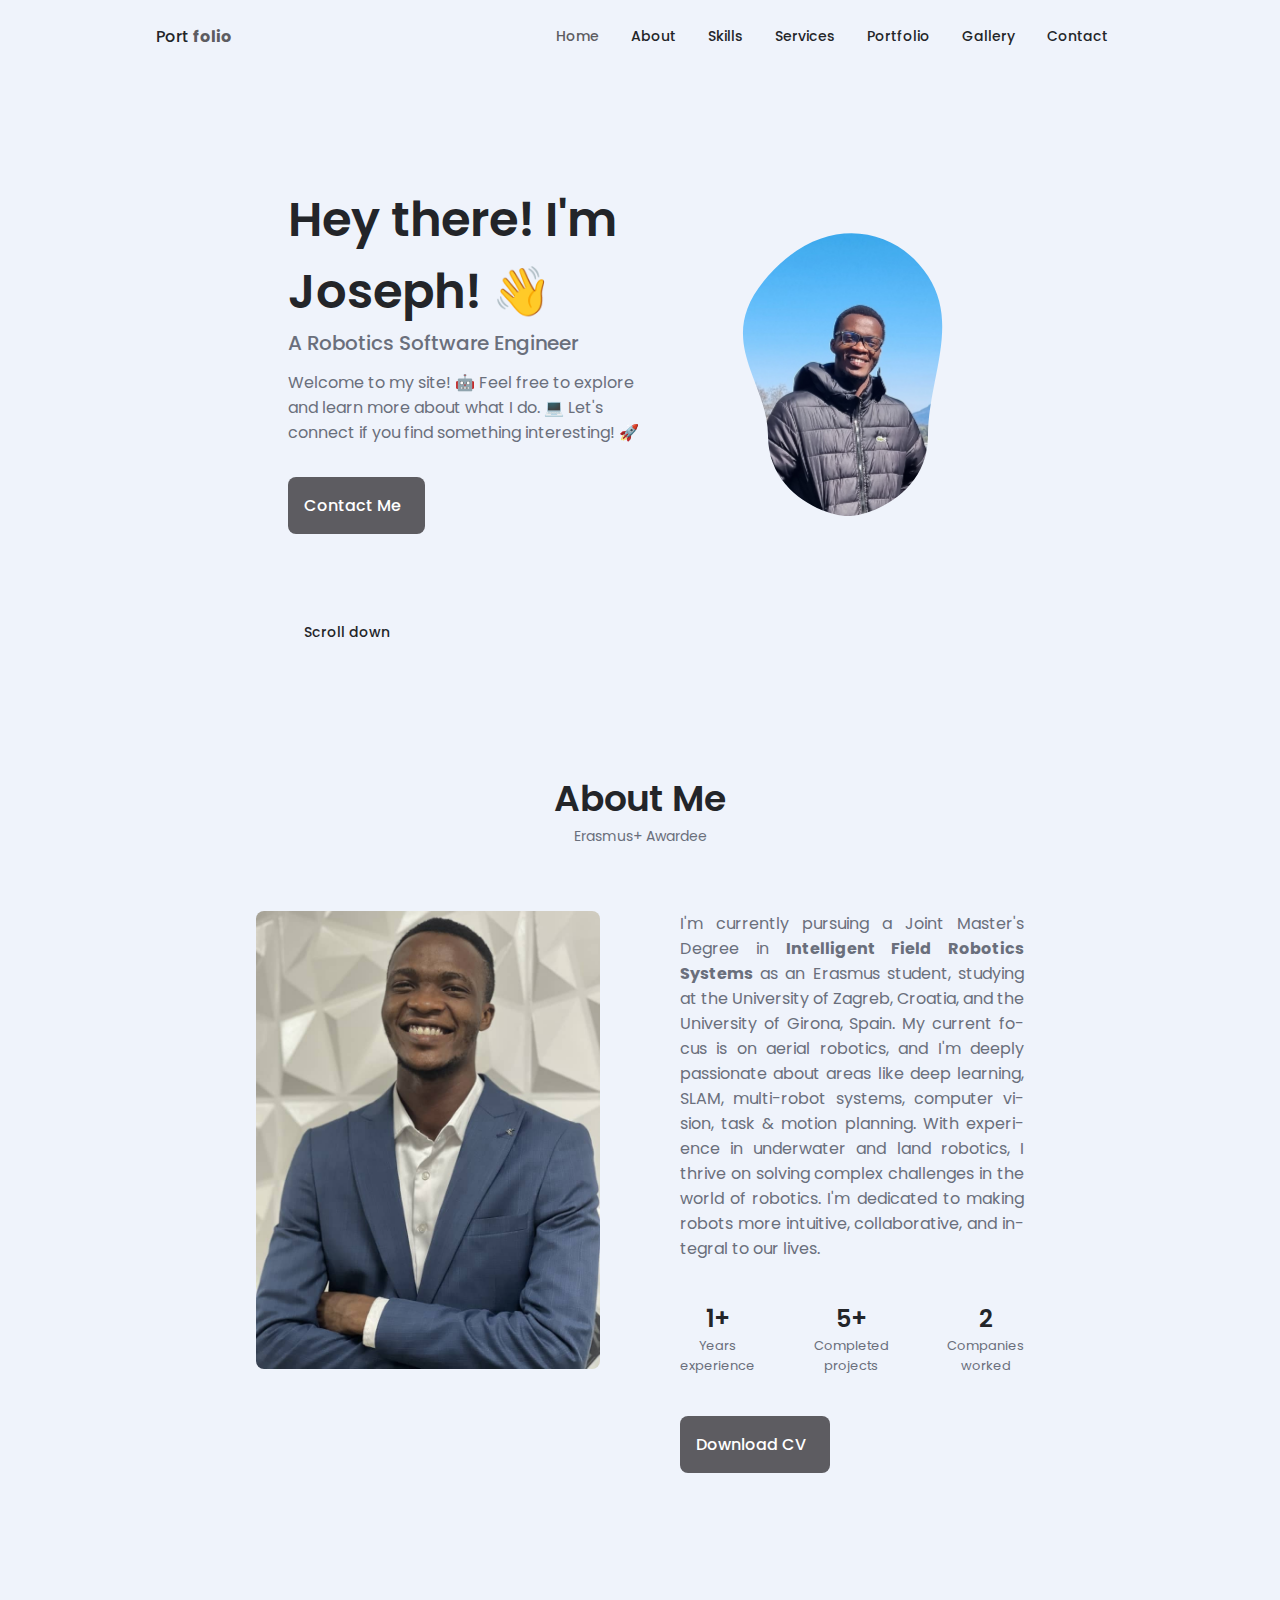
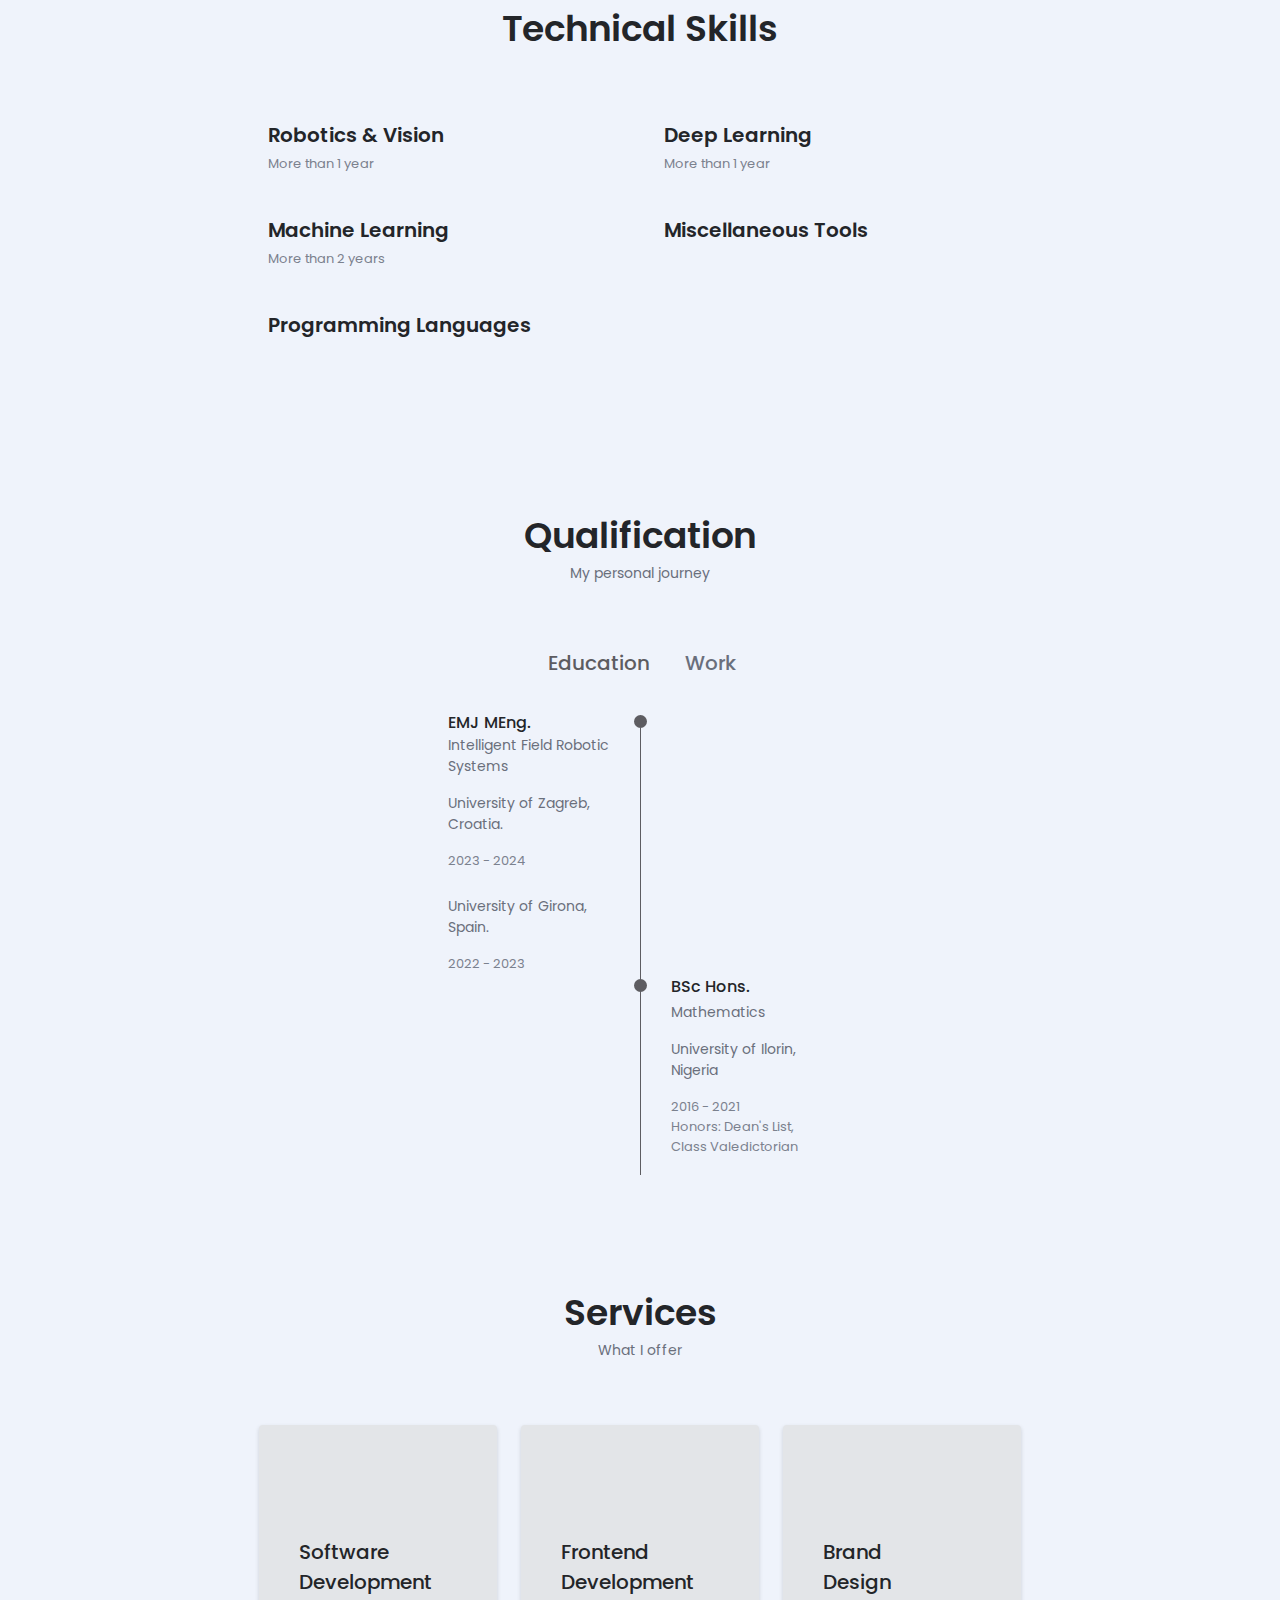
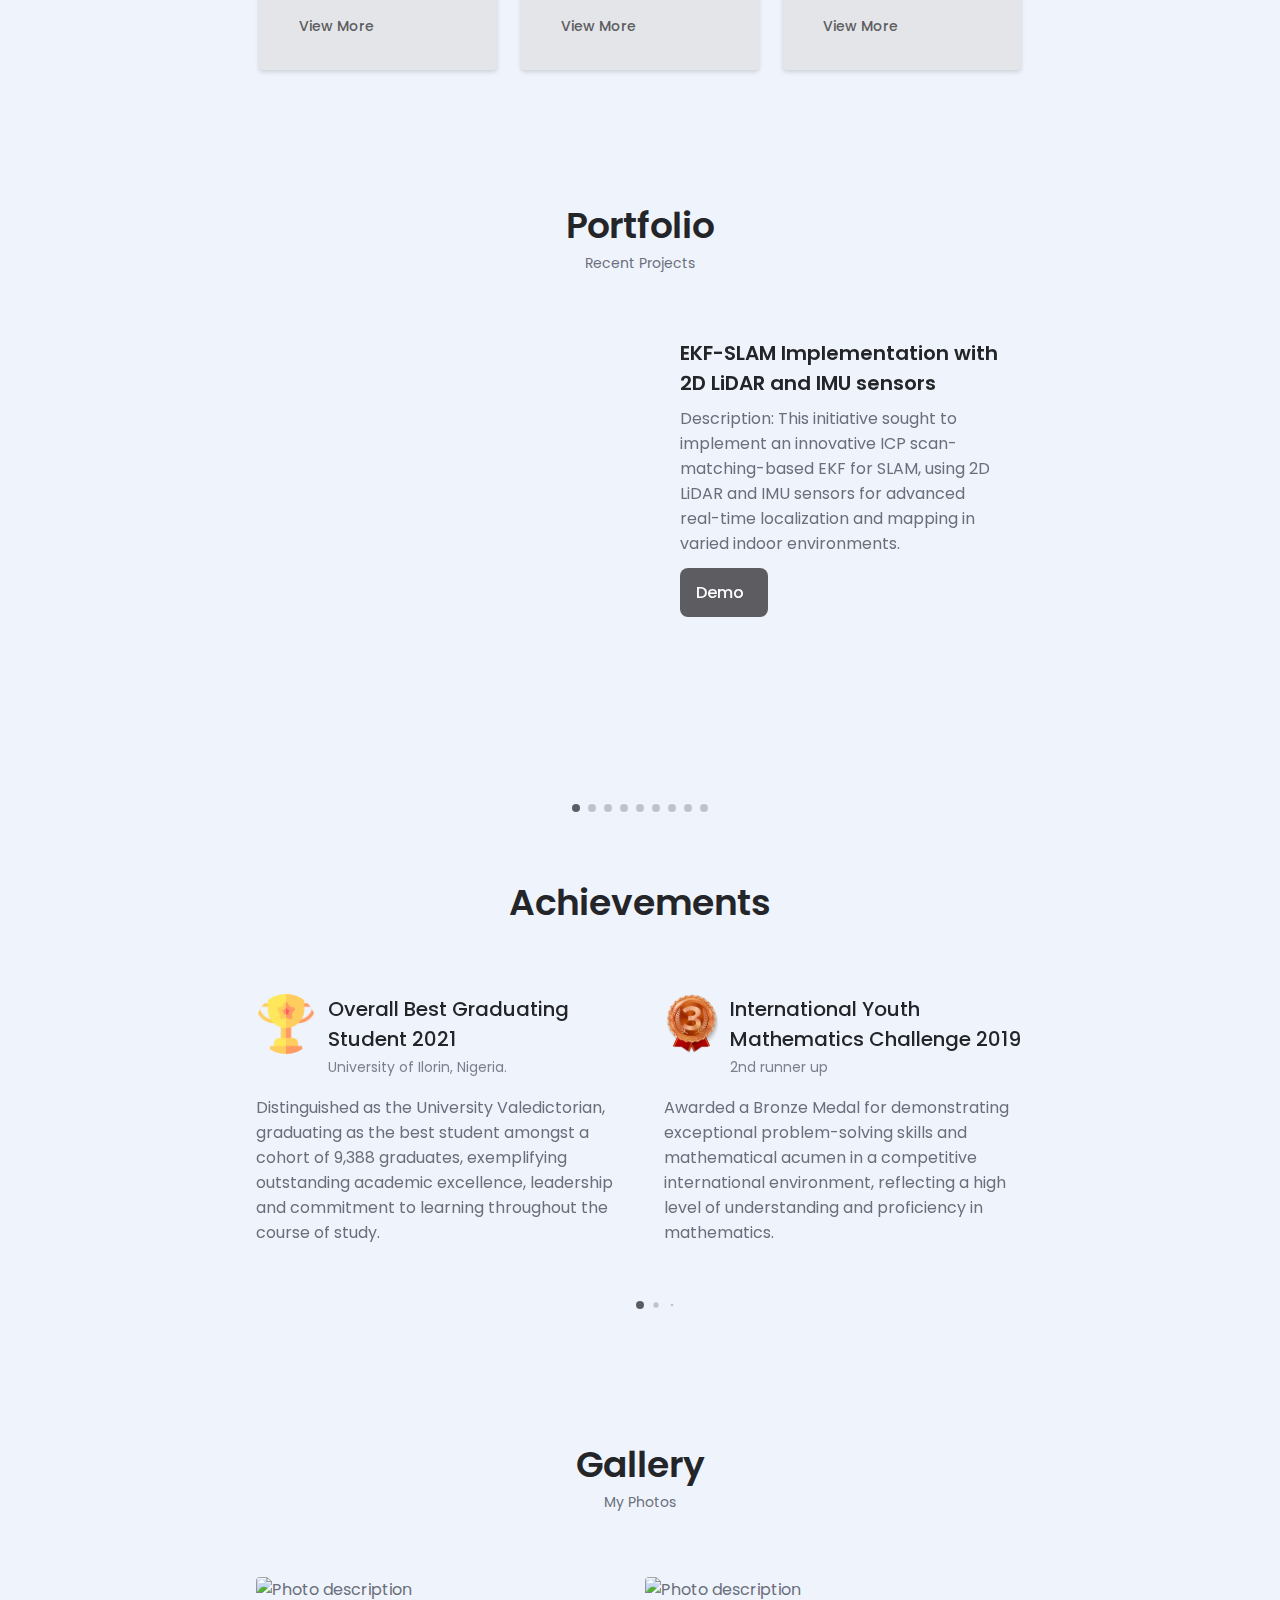
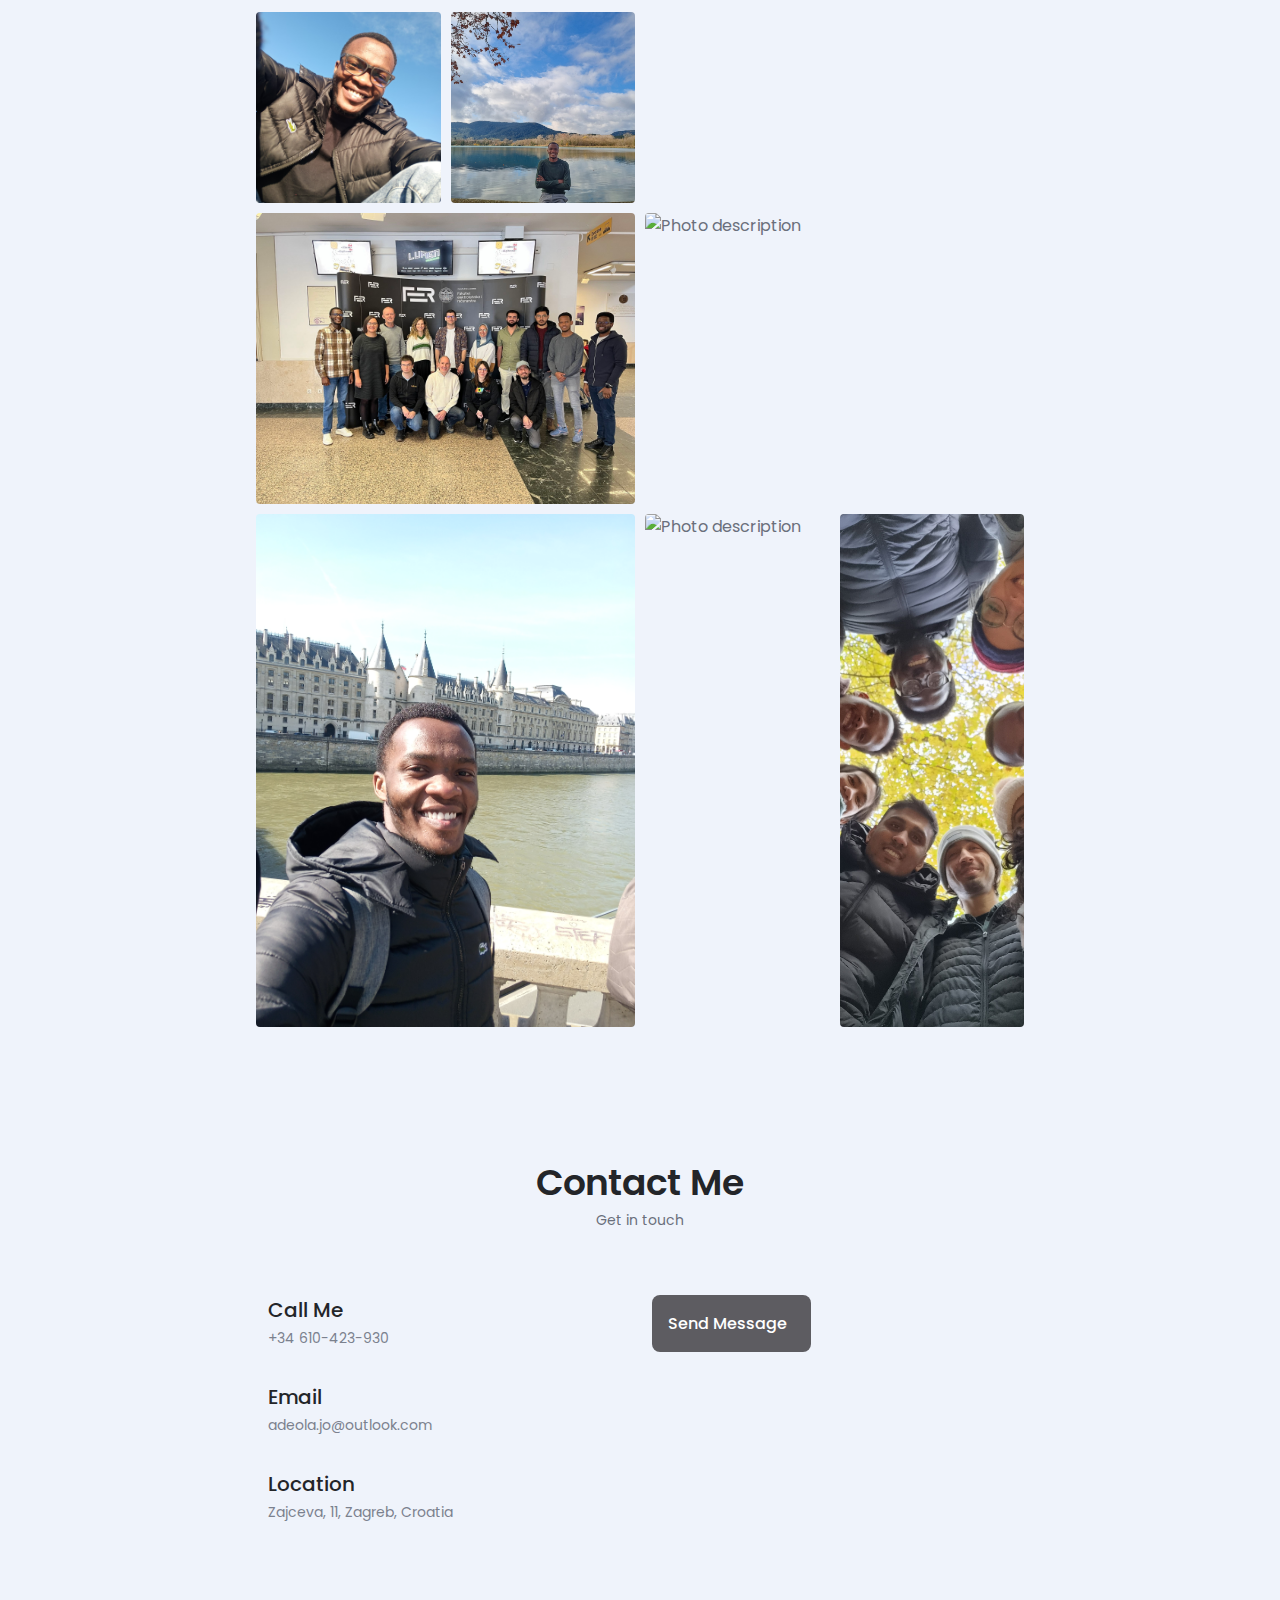
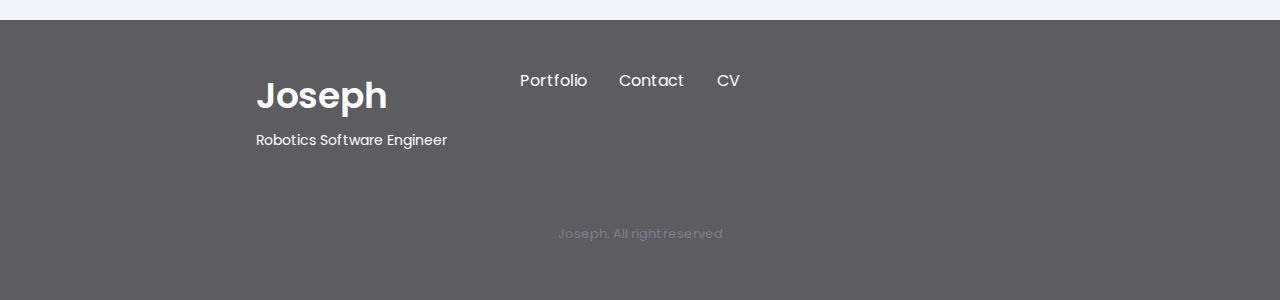
==== index.html @ e9e12b71 "updated" ====
<!DOCTYPE html>
<html lang="en">
  <head>
    <meta charset="UTF-8" />
    <meta name="viewport" content="width=device-width, initial-scale=1.0" />

    <!--==================== UNICONS ====================-->
    <link
      rel="stylesheet"
      href="https://unicons.iconscout.com/release/v3.0.6/css/line.css"
    />

    <!--==================== SWIPER CSS====================-->
    <link rel="stylesheet" href="assets/css/swiper-bundle.min.css" />

    <!--==================== CSS ==========-->
    <link rel="stylesheet" href="assets/css/styles.css" />

    <title>Joseph Adeola</title>
  </head>
  <body>
    <!--==================== HEADER ====================-->
    <header class="header" id="header">
      <nav class="nav container">
        <a href="#" class="nav__logo">Port <span>folio</span></a>
        

        <div class="nav__menu" id="nav-menu">
          <ul class="nav__list grid">
            <li class="nav__item">
              <a href="#home" class="nav__link active-link">
                <i class="uil uil-estate nav__icon"></i> Home
              </a>
            </li>

            <li class="nav__item">
              <a href="#about" class="nav__link">
                <i class="uil uil-user nav__icon"></i> About
              </a>
            </li>

            <li class="nav__item">
              <a href="#skills" class="nav__link">
                <i class="uil uil-file-alt nav__icon"></i> Skills
              </a>
            </li>
            <li class="nav__item">
              <a href="#services" class="nav__link">
                <i class="uil uil-briefcase-alt nav__icon"></i> Services
              </a>
            </li>
            <li class="nav__item">
              <a href="#portfolio" class="nav__link">
                <i class="uil uil-scenery nav__icon"></i> Portfolio
              </a>
            </li>

            <li class="nav__item">
              <a href="#gallery" class="nav__link">
                <i class="uil uil-scenery nav__icon"></i> Gallery
              </a>
            </li>

            <li class="nav__item">
              <a href="#contact" class="nav__link">
                <i class="uil uil-message nav__icon"></i> Contact
              </a>
            </li>
          </ul>

          <i class="uil uil-times nav__close" id="nav-close"></i>
        </div>

        <div class="nav__btns">
          <!-- Theme change button -->
          <i class="uil uil-moon change-theme" id="theme-button"></i>

          <div class="nav__toggle" id="nav-toggle">
            <i class="uil uil-apps"></i>
          </div>
        </div>
      </nav>
    </header>

    <!--==================== MAIN ====================-->
    <main class="main">
      <!--==================== HOME ====================-->
      <section class="home section" id="home">
        <div class="home__container container grid">
          <div class="home__content grid">
            <div class="home__social">
              <a
                href="https://www.linkedin.com/in/adeola-joseph/"
                target="_blank"
                class="home__social-icon"
              >
                <i class="uil uil-linkedin-alt"></i>
              </a>

              <!-- <a
                href="https://www.facebook.com/joseph.adeola.58"
                target="_blank"
                class="home__social-icon"
              >
                <i class="uil uil-facebook-f"></i>
              </a> -->

              <a
                href="https://github.com/AdeolaJoseph"
                target="_blank"
                class="home__social-icon"
              >
                <i class="uil uil-github-alt"></i>
              </a>
            </div>

            <div class="home__img">
              <!-- <svg class="home__blob" viewBox="0 0 200 187">
                <mask id="mask0" mask-type="alpha">
                  <path
                    d="M190.312 36.4879C206.582 62.1187 201.309 102.826 182.328 134.186C163.346 165.547 
                                    130.807 187.559 100.226 186.353C69.6454 185.297 41.0228 161.023 21.7403 129.362C2.45775 
                                    97.8511 -7.48481 59.1033 6.67581 34.5279C20.9871 10.1032 59.7028 -0.149132 97.9666 
                                    0.00163737C136.23 0.303176 174.193 10.857 190.312 36.4879Z"
                  />
                </mask>
                <g mask="url(#mask0)">
                  <path
                    d="M190.312 36.4879C206.582 62.1187 201.309 102.826 182.328 134.186C163.346 
                                    165.547 130.807 187.559 100.226 186.353C69.6454 185.297 41.0228 161.023 21.7403 
                                    129.362C2.45775 97.8511 -7.48481 59.1033 6.67581 34.5279C20.9871 10.1032 59.7028 
                                    -0.149132 97.9666 0.00163737C136.23 0.303176 174.193 10.857 190.312 36.4879Z"
                  />

                  <!--==================== 
                                        Insert your image in the Img folder and Change your image |
                                        Center your image with X: horizontal, Y: vertical 
                                    ====================-->
                    <!-- <image
                    class="home__blob-img"
                    x="12"
                    y="18"
                    href="assets/img/joseph-img2.jpg"
                  />
                </g>
              </svg>  -->

              <svg class="home__blob" viewBox="0 0 200 200" xmlns="http://www.w3.org/2000/svg">
                <mask id="mask1" mask-type="alpha">
                    <path d="M50 150C50 185.228 85.2284 200 100 200C114.772 200 150 185.228 150 150C150 114.772 170 80.7715 150 50C130 19.2284 85.2284 10 50 50C14.7715 89.7715 50 114.772 50 150Z" />
                    <!-- <path d="M37.5,-59.8C46.5,-52.5,50.4,-38.7,52,-26.4C53.5,-14,52.7,-3.3,55.3,11C57.9,25.2,64,42.9,59.8,57C55.7,71,41.3,81.4,26,83.6C10.7,85.8,-5.5,79.9,-21.6,74.7C-37.7,69.5,-53.7,65,-64.7,54.7C-75.7,44.5,-81.7,28.5,-80.9,13.5C-80.1,-1.5,-72.5,-15.6,-62.4,-24.7C-52.4,-33.9,-39.8,-38.1,-28.9,-44.6C-18.1,-51.1,-9.1,-59.9,2.6,-63.9C14.2,-67.9,28.4,-67.1,37.5,-59.8Z" transform="translate(100 100)" /> -->
                    

                    <!-- <path  d="M46.4,-71.9C58.8,-64.2,66.6,-49.1,72.1,-33.9C77.6,-18.6,80.8,-3.3,78.1,10.8C75.4,24.9,66.8,37.6,56.4,47.9C46,58.2,33.8,66,20.2,71.2C6.5,76.3,-8.7,78.9,-24,76.7C-39.3,74.5,-54.7,67.6,-63.5,55.9C-72.4,44.2,-74.7,27.6,-74.6,12.2C-74.4,-3.1,-71.7,-17.3,-67.8,-33.1C-63.9,-48.9,-58.8,-66.2,-47.3,-74.4C-35.8,-82.5,-17.9,-81.5,-0.5,-80.8C17,-80.1,34,-79.7,46.4,-71.9Z" transform="translate(100 100)" /> -->

                    <!-- <path fill="#FF0066" d="M36.8,-64.8C47.4,-57.7,55.5,-47.2,65.4,-35.8C75.3,-24.5,87,-12.2,89.6,1.5C92.2,15.2,85.7,30.5,77.2,44.2C68.7,58,58.2,70.3,45,77.8C31.8,85.3,15.9,88,1,86.3C-13.9,84.5,-27.7,78.3,-40.8,70.7C-53.8,63.1,-66,54.1,-75.4,42.1C-84.8,30.1,-91.4,15.1,-89.2,1.3C-87,-12.5,-76.1,-25.1,-66.3,-36.4C-56.5,-47.7,-47.8,-57.8,-37,-64.8C-26.1,-71.8,-13.1,-75.7,0,-75.8C13.1,-75.8,26.2,-72,36.8,-64.8Z" transform="translate(100 100)" /> -->

                    <!-- <path fill="#FF0066" d="M45.4,-74.2C58.7,-70.9,69.2,-58.5,74.2,-44.6C79.2,-30.7,78.7,-15.3,77.9,-0.5C77,14.4,75.9,28.8,69.1,39.6C62.4,50.5,50,57.8,37.6,62.1C25.1,66.3,12.5,67.3,-0.7,68.5C-13.8,69.6,-27.7,70.8,-39.7,66.3C-51.6,61.8,-61.7,51.6,-67.6,39.6C-73.4,27.6,-75,13.8,-75.1,0C-75.1,-13.9,-73.6,-27.8,-67.3,-38.9C-61,-50.1,-49.9,-58.6,-37.9,-62.6C-25.8,-66.7,-12.9,-66.2,1.6,-68.9C16,-71.6,32.1,-77.5,45.4,-74.2Z" transform="translate(100 100)" /> -->
                            
                </mask>
                <g mask="url(#mask1)">
                    <!-- <path
                        d="M50 150C50 185.228 85.2284 200 100 200C114.772 200 150 185.228 150 150C150 114.772 
                            170 80.7715 150 50C130 19.2284 85.2284 10 50 50C14.7715 89.7715 50 114.772 50 150Z" /> -->
                    <!-- <image class="home__blob-img" x="12" y="18" href="assets/img/joseph-img2.jpg" /> -->
                    <path d="M23.9,-32.3C32.7,-31.6,42.7,-27.8,48.5,-20.6C54.2,-13.3,55.6,-2.6,51.2,5.3C46.9,13.1,36.7,18,29.6,25C22.5,31.9,18.6,40.9,9.8,52C1,63,-12.6,76.3,-25.2,76.8C-37.8,77.3,-49.4,65,-51.5,51C-53.7,37.1,-46.5,21.4,-50.9,5.9C-55.4,-9.6,-71.6,-24.9,-68.5,-31.1C-65.4,-37.3,-42.9,-34.6,-28.3,-32.6C-13.6,-30.7,-6.8,-29.6,0.4,-30.2C7.6,-30.7,15.1,-33,23.9,-32.3Z" transform="translate(100 100)" />

                    <image class="home__blob-img" x="12" y="18" href="assets/img/joseph-img2.jpg" />
                    <!-- <image class="home__blob-img" x="12" y="18" href="assets/img/joseph1-removebg-preview4.png" /> -->
                </g>
            </svg>
            
            </div>

            <div class="home__data">
              <!-- <h1 class="home__title">Hi, I'm Joseph</h1> -->
              <h1 class="home__title">Hey there! I'm Joseph! 👋</h1>

              <h3 class="home__subtitle">A Robotics Software Engineer</h3>
              <p class="home__description">

                Welcome to my site! 🤖 Feel free to explore and learn more about what I do. 💻 Let's connect if you find something interesting! 🚀

                <!-- Welcome to my digital space where robots🤖 and code💻 coexist! I craft software that breathes life into robots, fostering seamless interactions between them and us. Dive in, explore, and if the fusion of machine and code intrigues you as much as it does me, let’s chat! 🚀 -->


                <!-- I dive deep into the world of robotics, blending creativity with technology to breathe life into our mechanical companions! Whether it’s coding, tinkering, or brainstorming new ideas, I’m all about exploring the limitless possibilities in robotics. Curious about the magic happening between lines of code and the robots? Come, let's embark on this exciting journey together and make some friends along the way! -->
                <!-- Welcome to my little corner of the web! I spend my days immersed in the fascinating world of robotics, blending coding finesse with cutting-edge tech to breathe life into our mechanical friends. Whether it’s perfecting autonomous movements or diving deep into AI, it’s all about making our interactions with robots more seamless and intuitive. Let’s explore the endless possibilities and create a future filled with friendly and helpful robots together! -->

                <!-- Ever met someone who chats with robots? Well, now you have! I dive into the intricate world of robotics, crafting lines of code that help our metal buddies understand us a bit better. It’s all about connecting, learning, and creating a space where humans and robots can work together in harmony. So, grab a coffee, and let’s chat about all things robotics and software! Excited to have you here! 🤖 -->

                <!-- Welcome to my world where I converse with robots, delve deep into the realms of robotics, and code the language that lets these mechanical buddies understand our world a little better. It’s a journey of connection, exploration, and crafting spaces where humans and robots harmonize in collaboration. Excited to share this adventure with you! So grab a coffee, and let’s traverse this fascinating universe of robotics and software together! 🤖 -->

              <!-- Navigating the intricate world of robotics, I craft lines of code that bridge the gap between humans and machines. As a Robotics Software Developer, I don't just chat with robots—I help them understand us better. Every line of code, every algorithm is a step closer to a harmonious collaboration between man and machine. Whether it's a conversation about the latest in robotics or the magic of software, I'm always excited to connect. Dive in and let's explore this fascinating journey together! 🤖 -->

              <!-- Welcome to my space! I’m a Robotics Software Developer, and I spend my days creating seamless conversations between humans and robots. My passion? To make interaction with technology not just functional, but intuitive and exciting! 🤖💬

              Whether I’m deep in code, crafting intelligent algorithms, or exploring innovative robotic technologies, I’m on a quest to make the future friendly and approachable. Let’s embark on this exciting journey of discovery and innovation together! -->

              <!-- Welcome to my slice of the internet where robotics🤖 and code live in perfect harmony! I spend my days (and most nights) scripting the future, creating software that brings robots to life. Here, it’s all about building bridges between humans and robots, making interactions smoother, more intuitive, and downright exciting. Dive in, explore my projects, and let’s talk robots, code, and everything in between! I'm thrilled to have you here, and  let’s connect if you’re as passionate about the dance of machine and code as I am! 🚀 -->

              <!-- Welcome to my digital space where robots🤖 and code💻 coexist! I craft software that breathes life into robots, fostering seamless interactions between them and us. Dive in, explore, and if the fusion of machine and code intrigues you as much as it does me, let’s chat! 🚀 -->

              <!-- Welcome to my digital space where robots🤖 and code💻 coexist! I craft software that breathes life into robots, fostering seamless interactions between them and us. Dive in, explore, and if the dance between machine and code intrigues you as much as it does me, reach out let’s talk robots, code, and everything in between! 🚀 -->


              </p>
              <a href="#contact" class="button button--flex">
                Contact Me <i class="uil uil-message button__icon"></i>
              </a>
            </div>
          </div>

          <div class="home__scroll">
            <a href="#about" class="home__scroll-button button--flex">
              <i class="uil uil-mouse-alt home__scroll-mouse"></i>
              <span class="home__scroll-name">Scroll down</span>
              <i class="uil uil-arrow-down home__scroll-arrow"></i>
            </a>
          </div>
        </div>
      </section>

      <!--==================== ABOUT ====================-->
      <section class="about section" id="about">
        <h2 class="section__title">About Me</h2>
        <span class="section__subtitle">Erasmus+ Awardee</span>

        <div class="about__container container grid">
          <!-- <img src="assets/img/joseph-img.jpg" alt="" class="about__img" /> -->
          <!-- <img src="assets/img/joseph1-removebg-preview4.png" alt="" class="about__img" /> -->
          <img src="assets/img/img1.jpeg" alt="" class="about__img" />

          <!-- <img src="assets/img/joseph1.jpeg" alt="" class="about__img" /> -->



          <div class="about__data">
            <!-- <p class="about__description">
              Doing master's thesis on active perception for robotics grasping
              utilizing 3D deep learning, a part of the Joint Master's degree
              program in
              <strong>Intelligent Field Robotic Systems</strong> at the
              University de Girona, Spain, and the University of Zagreb,
              Croatia.
            </p> -->

            <!-- <p class="about__description"> -->
              <!-- I'm an Erasmus Masters student specializing in <strong>Intelligent Field Robotic Systems</strong>, currently enhancing my knowledge and skills in Aerial Robotics at the University of Zagreb, Croatia, and the University of Girona, Spain.
              My journey in the realm of robotics and software is driven by a relentless curiosity about the synergy between machines and code. My focus and work are centered around an array of fascinating domains, including Deep Learning, Simultaneous Localization and Mapping (SLAM), Multi-Robot Systems, Computer Vision, and Task & Motion Planning. -->

              <!-- I'm currently pursuing a Joint Master's Degree in <strong>Intelligent Field Robotics Systems</strong> as an Erasmus student, studying at the University of Zagreb, Croatia, and the University of Girona, Spain. My current focus is on aerial robotics, and I'm deeply passionate about areas like deep learning, SLAM, multi-robot systems, computer vision, task & motion planning.
              With experience in underwater and land robotics, I thrive on solving complex challenges in the world of robotics. I'm dedicated to making robots more intuitive, collaborative, and integral to our lives. -->
            <!-- </p> -->
            
            <p class="about__description" style="text-align: justify; text-justify: inter-word; hyphens: auto;">
              I'm currently pursuing a Joint Master's Degree in <strong>Intelligent Field Robotics Systems</strong> as an Erasmus student, studying at the University of Zagreb, Croatia, and the University of Girona, Spain. My current focus is on aerial robotics, and I'm deeply passionate about areas like deep learning, SLAM, multi-robot systems, computer vision, task & motion planning.
              With experience in underwater and land robotics, I thrive on solving complex challenges in the world of robotics. I'm dedicated to making robots more intuitive, collaborative, and integral to our lives.
          </p>
          

            <div class="about__info">
              <div>
                <span class="about__info-title">1+</span>
                <span class="about__info-name"
                  >Years <br />
                  experience</span
                >
              </div>

              <div>
                <span class="about__info-title">5+</span>
                <span class="about__info-name"
                  >Completed <br />
                  projects</span
                >
              </div>

              <div>
                <span class="about__info-title">2</span>
                <span class="about__info-name"
                  >Companies <br />
                  worked</span
                >
              </div>
            </div>

            <div class="about__buttons">
              <!--==================== Change your CV ====================-->
              <a
                download=""
                href="assets/pdf/joseph_cv.pdf"
                class="button button--flex"
              >
                Download CV <i class="uil uil-download-alt button__icon"></i>
              </a>
            </div>
          </div>
        </div>
      </section>

      <!--==================== SKILLS ====================-->
      <section class="skills section" id="skills">
        <h2 class="section__title">Technical Skills</h2>
        <span class="section__subtitle"></span>

        <div class="skills__container container grid">
          <div>

                <!--=============== SKILLS 1 ===============-->
                <div class="skills__content skills__close">
                  <div class="skills__header">
                    <i class="uil uil-robot skills__icon"></i>
    
                    <div>
                      <h1 class="skills__title">Robotics & Vision</h1>
                      <span class="skills__subtitle">More than 1 year</span>
                    </div>
    
                    <i class="uil uil-angle-down skills__arrow"></i>
                  </div>
    
                  <div class="skills__list grid">
                    <div class="skills__data">
                      <div class="skills__titles">
                        <h3 class="skills__name">SLAM</h3>
                        <span class="skills__number">85%</span>
                      </div>
                      <div class="skills__bar">
                        <span class="skills__percentage skills__php"></span>
                      </div>
                    </div>
                    <div class="skills__data">
                      <div class="skills__titles">
                        <h3 class="skills__name">Perception and Planning</h3>
                        <span class="skills__number">80%</span>
                      </div>
                      <div class="skills__bar">
                        <span class="skills__percentage skills__php"></span>
                      </div>
                    </div>
                    
    
                    <div class="skills__data">
                      <div class="skills__titles">
                        <h3 class="skills__name">ROS</h3>
                        <span class="skills__number">55%</span>
                      </div>
                      <div class="skills__bar">
                        <span class="skills__percentage skills__python"></span>
                      </div>
                    </div>
    
                    <div class="skills__data">
                      <div class="skills__titles">
                        <h3 class="skills__name">Gazebo</h3>
                        <span class="skills__number">55%</span>
                      </div>
                      <div class="skills__bar">
                        <span class="skills__percentage skills__python"></span>
                      </div>
                    </div>
    
                    <div class="skills__data">
                      <div class="skills__titles">
                        <h3 class="skills__name">Stonefish</h3>
                        <span class="skills__number">70%</span>
                      </div>
                      <div class="skills__bar">
                        <span class="skills__percentage skills__python"></span>
                      </div>
                    </div>
    
                    <div class="skills__data">
                      <div class="skills__titles">
                        <h3 class="skills__name">OpenCV</h3>
                        <span class="skills__number">70%</span>
                      </div>
                      <div class="skills__bar">
                        <span class="skills__percentage skills__node"></span>
                      </div>
                    </div>
                  </div>
                </div>
              </div>
            
    
            <!--=============== SKILLS 2 ===============-->
            <div class="skills__content skills__close">
              <div class="skills__header">
                <i class="uil uil-processor skills__icon"></i>

                <div>
                  <h1 class="skills__title">Deep Learning</h1>
                  <span class="skills__subtitle">More than 1 year</span>
                </div>

                <i class="uil uil-angle-down skills__arrow"></i>
              </div>

              <div class="skills__list grid">
                <div class="skills__data">
                  <div class="skills__titles">
                    <h3 class="skills__name">CNN</h3>
                    <span class="skills__number">80%</span>
                  </div>
                  <div class="skills__bar">
                    <span class="skills__percentage skills__html"></span>
                  </div>
                </div>

                <div class="skills__data">
                  <div class="skills__titles">
                    <h3 class="skills__name">PyTorch and PyTorch3D</h3>
                    <span class="skills__number">60%</span>
                  </div>
                  <div class="skills__bar">
                    <span class="skills__percentage skills__css"></span>
                  </div>
                </div>

                <div class="skills__data">
                  <div class="skills__titles">
                    <h3 class="skills__name">Keras & TensorFlow</h3>
                    <span class="skills__number">25%</span>
                  </div>
                  <div class="skills__bar">
                    <span class="skills__percentage skills__react"></span>
                  </div>
                </div>
              </div>
            </div>

        
          <div>
            <!--=============== SKILLS 3 ===============-->
            <div class="skills__content skills__close">
              <div class="skills__header">
                <i class="uil uil-circuit skills__icon"></i>

                <div>
                  <h1 class="skills__title">Machine Learning</h1>
                  <span class="skills__subtitle">More than 2 years</span>
                </div>

                <i class="uil uil-angle-down skills__arrow"></i>
              </div>

              <div class="skills__list grid">
                <div class="skills__data">
                  <div class="skills__titles">
                    <h3 class="skills__name">Algorithms</h3>
                    <span class="skills__number">90%</span>
                  </div>
                  <div class="skills__bar">
                    <span class="skills__percentage skills__figma"></span>
                  </div>
                </div>

                <div class="skills__data">
                  <div class="skills__titles">
                    <h3 class="skills__name">Scikit-Learn</h3>
                    <span class="skills__number">70%</span>
                  </div>
                  <div class="skills__bar">
                    <span class="skills__percentage skills__sketch"></span>
                  </div>
                </div>

                <div class="skills__data">
                  <div class="skills__titles">
                    <h3 class="skills__name">Matplotlib</h3>
                    <span class="skills__number">80%</span>
                  </div>
                  <div class="skills__bar">
                    <span class="skills__percentage skills__photoshop"></span>
                  </div>
                </div>

                <div class="skills__data">
                  <div class="skills__titles">
                    <h3 class="skills__name">Numpy and Pandas</h3>
                    <span class="skills__number">80%</span>
                  </div>
                  <div class="skills__bar">
                    <span class="skills__percentage skills__photoshop"></span>
                  </div>
                </div>
              </div>
            </div>

            <!--=============== SKILLS 4 ===============-->
            <div class="skills__content skills__close">
              <div class="skills__header">
                <i class="uil uil-brackets-curly skills__icon"></i>

                <div>
                  <h1 class="skills__title">Programming Languages</h1>
                  <span class="skills__subtitle"></span>
                </div>

                <i class="uil uil-angle-down skills__arrow"></i>
              </div>

              <div class="skills__list grid">
                <div class="skills__data">
                  <div class="skills__titles">
                    <h3 class="skills__name">Python</h3>
                    <span class="skills__number">90%</span>
                  </div>
                  <div class="skills__bar">
                    <span class="skills__percentage skills__figma"></span>
                  </div>
                </div>

                <div class="skills__data">
                  <div class="skills__titles">
                    <h3 class="skills__name">C++</h3>
                    <span class="skills__number">55%</span>
                  </div>
                  <div class="skills__bar">
                    <span class="skills__percentage skills__python"></span>
                  </div>
                </div>

                <div class="skills__data">
                  <div class="skills__titles">
                    <h3 class="skills__name">R</h3>
                    <span class="skills__number">50%</span>
                  </div>
                  <div class="skills__bar">
                    <span class="skills__percentage skills__sketch"></span>
                  </div>
                </div>
              </div>
            </div>
          </div>

          <!--=============== SKILLS 5 ===============-->
          <div class="skills__content skills__close">
            <div class="skills__header">
              <i class="uil uil-icons skills__icon"></i>

              <div>
                <h1 class="skills__title">Miscellaneous Tools</h1>
                <span class="skills__subtitle"></span>
              </div>

              <i class="uil uil-angle-down skills__arrow"></i>
            </div>

            <div class="skills__list grid">
              <div class="skills__data">
                <div class="skills__titles">
                  <h3 class="skills__name">Docker</h3>
                  <span class="skills__number">25%</span>
                </div>
                <div class="skills__bar">
                  <span class="skills__percentage skills__react"></span>
                </div>
              </div>

              <div class="skills__data">
                <div class="skills__titles">
                  <h3 class="skills__name">MS Office Suites</h3>
                  <span class="skills__number">90%</span>
                </div>
                <div class="skills__bar">
                  <span class="skills__percentage skills__react"></span>
                </div>
              </div>

              <div class="skills__data">
                <div class="skills__titles">
                  <h3 class="skills__name">Git</h3>
                  <span class="skills__number">70%</span>
                </div>
                <div class="skills__bar">
                  <span class="skills__percentage skills__sketch"></span>
                </div>
              </div>

              <div class="skills__data">
                <div class="skills__titles">
                  <h3 class="skills__name">Latex</h3>
                  <span class="skills__number">90%</span>
                </div>
                <div class="skills__bar">
                  <span class="skills__percentage skills__figma"></span>
                </div>
              </div>
            </div>
          </div>

          <div></div>
        </div>
      </section>

      <!--==================== QUALIFICATION ====================-->
      <section class="qualification section">
        <h2 class="section__title">Qualification</h2>
        <span class="section__subtitle">My personal journey</span>

        <div class="qualification__container container">
          <div class="qualification__tabs">
            <div
              class="qualification__button button--flex qualification__active"
              data-target="#education"
            >
              <i class="uil uil-graduation-cap qualification__icon"></i>
              Education
            </div>

            <div class="qualification__button button--flex" data-target="#work">
              <i class="uil uil-briefcase-alt qualification__icon"></i>
              Work
            </div>
          </div>

          <div class="qualification__sections">
            <!--=============== QUALIFICATION CONTENT 1 ===============-->
            <div
              class="qualification__content qualification__active"
              data-content
              id="education"
            >
              <!--=============== QUALIFICATION 1 ===============-->
              <div class="qualification__data">
                <div>
                  <h3 class="qualification__title">EMJ MEng.</h3>
                  <span class="qualification__subtitle"
                    >Intelligent Field Robotic Systems</span
                  >
                  <span class="qualification__subtitle">University of Zagreb, Croatia.</span>
                  <div class="qualification__calendar">
                    <i class="uil uil-calendar-alt"></i>
                    2023 - 2024
                  </div>
                  <span class="qualification__subtitle"></span>
                  <span class="qualification__subtitle"
                    >University of Girona, Spain.</span>
                    <div class="qualification__calendar">
                      <i class="uil uil-calendar-alt"></i>
                      2022 - 2023
                    </div>
                </div>

                <div>
                  <span class="qualification__rounder"></span>
                  <span class="qualification__line"></span>
                </div>
              </div>

              <!--=============== QUALIFICATION 2 ===============-->
              <div class="qualification__data">
                <div></div>

                <div>
                  <span class="qualification__rounder"></span>
                  <span class="qualification__line"></span>
                </div>

                <div>
                  <h3 class="qualification__title">BSc Hons.</h3>
                  <span class="qualification__subtitle">Mathematics</span>
                  <span class="qualification__subtitle"> University of Ilorin, Nigeria</span>
                  <div class="qualification__calendar">
                    <i class="uil uil-calendar-alt"></i>
                    2016 - 2021
                  </div>

                  <div class="qualification__calendar">
                    <i class="uil uil-calendar-alt"></i>
                    Honors: Dean's List, Class Valedictorian
                  </div>
                </div>
              </div>
            </div>

            <!--=============== QUALIFICATION CONTENT 2 ===============-->
            <div class="qualification__content" data-content id="work">
              <!--=============== QUALIFICATION Current ===============-->
              <div class="qualification__data">
                <div>
                  <h3 class="qualification__title">Deep Learning Research Intern</h3>
                  <span class="qualification__subtitle"
                    >VICOROB - Spain</span
                  >
                  <span class="qualification__subtitle"
                    >The goal of the internship was to develop a CNN-RNN based model for 
                  </span>
                  <div class="qualification__calendar">
                    <i class="uil uil-calendar-alt"></i>
                    Jun 2023 - Sept 2023
                  </div>
                </div>

                <div>
                  <span class="qualification__rounder"></span>
                  <span class="qualification__line"></span>
                </div>
              </div>

              <!--=============== QUALIFICATION 2 ===============-->
              <div class="qualification__data">
                <div></div>

                <div class="qualification__time">
                  <span class="qualification__rounder"></span>
                  <span class="qualification__line"></span>
                </div>

                <div>
                  <h3 class="qualification__title">Financial Risk Management Intern</h3>
                  <span class="qualification__subtitle"
                    >KPMG Professional Services - Nigeria</span
                  >
                  <span class="qualification__subtitle"
                    > Built software for financial risk management
                  </span>
                  <div class="qualification__calendar">
                    <i class="uil uil-calendar-alt"></i>
                    Feb 2022 - Sept 2022
                  </div>
                </div>
              </div>

              <!--=============== QUALIFICATION 1 ===============-->
              <div class="qualification__data">
                <div>
                  <h3 class="qualification__title">Graduate Research Assistant</h3>
                  <span class="qualification__subtitle"
                    >University of Ilorin - Nigeria</span
                  >
                  <span class="qualification__subtitle">
                    Conducted <strong>research in atmospheric</strong> and built<strong>software for data cleaning</strong>.</span> 
                  </span>
                  <div class="qualification__calendar">
                    <i class="uil uil-calendar-alt"></i>
                    Aug 2021 - Nov 2021
                  </div>
                </div>

                <div>
                  <span class="qualification__rounder"></span>
                  <span class="qualification__line"></span>
                </div>
              </div>

            </div>
          </div>
        </div>
      </section>



      <!-- ########################################################### SERVICES SERVICES ########################################################### -->
      
      <section class="services section" id="services">
        <h2 class="section__title">Services</h2>
        <span class="section__subtitle">What I offer</span>

        <div class="services__container container grid">
          
          <div class="services__content">
            <div>
              <i class="uil uil-web-grid services__icon"></i>
              <h3 class="services__title">
                Software <br />
                Development
              </h3>
            </div>
            <span
              class="button button--flex button--small button--link services__button"
            >
              View More
              <i class="uil uil-arrow-right button__icon"></i>
            </span>

            <div class="services__modal">
              <div class="services__modal-content">
                <h4 class="services__modal-title">
                  Ui/Ux <br />
                  Designer
                <i class="uil uil-times services__modal-close"></i>

                <ul class="services__modal-services grid">
                  <li class="services__modal-service">
                    <i class="uil uil-check-circle services__modal-icon"></i>
                    <p>I develop the user interface.</p>
                  </li>
                  <li class="services__modal-service">
                    <i class="uil uil-check-circle services__modal-icon"></i>
                    <p>Deep learning pipelines</p>
                  </li>
                  <li class="services__modal-service">
                    <i class="uil uil-check-circle services__modal-icon"></i>
                    <p>I create custom computer vision projects</p>
                  </li>
                  <li class="services__modal-service">
                    <i class="uil uil-check-circle services__modal-icon"></i>
                    <p>I position your company brand.</p>
                  </li>
                </ul>
              </div>
            </div>
          </div>

          
          <div class="services__content">
            <div>
              <i class="uil uil-arrow services__icon"></i>
              <h3 class="services__title">
                Frontend <br />
                Development
              </h3>
            </div>

            <span
              class="button button--flex button--small button--link services__button"
            >
              View More
              <i class="uil uil-arrow-right button__icon"></i>
            </span>

            <div class="services__modal">
              <div class="services__modal-content">
                <h4 class="services__modal-title">
                  Frontend <br />
                  Development
                </h4>
                <i class="uil uil-times services__modal-close"></i>

                <ul class="services__modal-services grid">
                  <li class="services__modal-service">
                    <i class="uil uil-check-circle services__modal-icon"></i>
                    <p>I develop the user interface.</p>
                  </li>
                  <li class="services__modal-service">
                    <i class="uil uil-check-circle services__modal-icon"></i>
                    <p>Web page development.</p>
                  </li>
                  <li class="services__modal-service">
                    <i class="uil uil-check-circle services__modal-icon"></i>
                    <p>I create ux element interactions.</p>
                  </li>
                  <li class="services__modal-service">
                    <i class="uil uil-check-circle services__modal-icon"></i>
                    <p>I position your company brand.</p>
                  </li>
                </ul>
              </div>
            </div>
          </div>

          <div class="services__content">
            <div>
              <i class="uil uil-pen services__icon"></i>
              <h3 class="services__title">
                Brand <br />
                Design
              </h3>
            </div>

            <span
              class="button button--flex button--small button--link services__button"
            >
              View More
              <i class="uil uil-arrow-right button__icon"></i>
            </span>

            <div class="services__modal">
              <div class="services__modal-content">
                <h4 class="services__modal-title">
                  Brand <br />
                  Design
                </h4>
                <i class="uil uil-times services__modal-close"></i>

                <ul class="services__modal-services grid">
                  <li class="services__modal-service">
                    <i class="uil uil-check-circle services__modal-icon"></i>
                    <p>I develop the user interface.</p>
                  </li>
                  <li class="services__modal-service">
                    <i class="uil uil-check-circle services__modal-icon"></i>
                    <p>Web page development.</p>
                  </li>
                  <li class="services__modal-service">
                    <i class="uil uil-check-circle services__modal-icon"></i>
                    <p>I create ux element interactions.</p>
                  </li>
                  <li class="services__modal-service">
                    <i class="uil uil-check-circle services__modal-icon"></i>
                    <p>I position your company brand.</p>
                  </li>
                </ul>
              </div>
            </div>
          </div>
        </div>
      </section>

      <!-- ########################################################################################################################### -->





      <!--==================== PORTFOLIO ====================-->
      <section class="portfolio section" id="portfolio">
        <h2 class="section__title">Portfolio</h2>
        <span class="section__subtitle">Recent Projects</span>

        <div class="portfolio__container container swiper-container">
          <div class="swiper-wrapper">

          <!--=============== PORTFOLIO 1 ===============-->
          <div class="portfolio__content grid swiper-slide">
            <iframe src="https://www.youtube.com/embed/n7EWEcRAJds?si=NXNPDCXW_lsPcmr8" title="YouTube video player" frameborder="0" allow="accelerometer; autoplay; clipboard-write; encrypted-media; gyroscope; picture-in-picture; web-share" allowfullscreen class="portfolio__img"></iframe>
            <div class="portfolio__data">
              <h3 class="portfolio__title">
                EKF-SLAM Implementation with 2D LiDAR and IMU sensors
              </h3>
              <p class="portfolio__description">
                Description: This initiative sought to implement an innovative ICP scan-matching-based EKF for SLAM, using 2D LiDAR and IMU sensors for advanced real-time localization and mapping in varied indoor environments.
              </p>
              <a
                href="https://www.sciencedirect.com/science/article/pii/S221067072030593X"
                class="button button--flex button--small portfolio__button"
              >
                Demo
                <i class="uil uil-arrow-right button__icon"></i>
              </a>
            </div>
          </div>



            <!--=============== PORTFOLIO 2 ===============-->
            <div class="portfolio__content grid swiper-slide">
              <div class="video-container">
                <iframe src="https://www.youtube.com/embed/n7EWEcRAJds?si=NXNPDCXW_lsPcmr8" title="YouTube video player" frameborder="0" allow="accelerometer; autoplay; clipboard-write; encrypted-media; gyroscope; picture-in-picture; web-share" allowfullscreen></iframe>
            </div>
              <div class="portfolio__data">
                <h3 class="portfolio__title">  
                  Autonomous Robot Exploration using Frontier-Based RRT* Algorithm</h3>
                <p class="portfolio__description">
                  Description: The goal was to create a robust, real-time autonomous exploration algorithm. I developed and integrated dynamic window local planner and RRT* Frontier Exploration components using Python and OMPL, enhancing occupancy grid-mapping and ensuring seamless operation with SLAM, validated through extensive tests and simulations.
                </p>
                <a
                  href="https://github.com/NafBZ/Stereo-Visual-Odometry"
                  class="button button--flex button--small portfolio__button"
                >
                  Demo
                  <i class="uil uil-arrow-right button__icon"></i>
                </a>
              </div>
            </div>


            <!--=============== PORTFOLIO 3 ===============-->
            <div class="portfolio__content grid swiper-slide">
              <div class="video-container">
                <iframe src="https://www.youtube.com/embed/MMVJObXiTHE?si=--8r09CNeEHdPt8V" title="YouTube video player" frameborder="0" allow="accelerometer; autoplay; clipboard-write; encrypted-media; gyroscope; picture-in-picture; web-share" allowfullscreen></iframe>
            </div>

              <div class="portfolio__data">
                <h3 class="portfolio__title">  
                  Autonomous Robot Exploration using Frontier-Based RRT* Algorithm</h3>
                <p class="portfolio__description">
                  Description: The goal was to create a robust, real-time autonomous exploration algorithm. I developed and integrated dynamic window local planner and RRT* Frontier Exploration components using Python and OMPL, enhancing occupancy grid-mapping and ensuring seamless operation with SLAM, validated through extensive tests and simulations.
                </p>
                <a
                  href="https://github.com/NafBZ/Stereo-Visual-Odometry"
                  class="button button--flex button--small portfolio__button"
                >
                  Demo
                  <i class="uil uil-arrow-right button__icon"></i>
                </a>
              </div>
            </div>


             <!--=============== PORTFOLIO 4 ===============-->
             <div class="portfolio__content grid swiper-slide">
              <img
                src="assets/img/paperCov.jpg"
                alt=""
                class="portfolio__img"
              />

              <div class="portfolio__data">
                <h3 class="portfolio__title">
                  Event-Based Feature Tracking using ICP Algorithm
                </h3>
                <p class="portfolio__description">
                  Description: The goal of this project was to develop a feature tracker for event-based pose estimation focusing on implementing and integrating the Iterative Closest Point (ICP) algorithm with intensity images for the DAVIS346 sensor.
                </p>
                <a
                  href="https://www.sciencedirect.com/science/article/pii/S221067072030593X"
                  class="button button--flex button--small portfolio__button"
                >
                  Demo
                  <i class="uil uil-arrow-right button__icon"></i>
                </a>
              </div>
            </div>


             <!--=============== PORTFOLIO 5 ===============-->
             <div class="portfolio__content grid swiper-slide">
              <img
                src="assets/img/paperCov.jpg"
                alt=""
                class="portfolio__img"
              />

              <div class="portfolio__data">
                <h3 class="portfolio__title">
                  Kinematic Control System for Mobile Manipulator
                </h3>
                <p class="portfolio__description">
                  Description: The task was to engineer a vision-based pick-and-place system for ArUco-tagged cubes with Kobuki TurtleBot 2, emphasizing the development of a refined kinematic controller and optimized behavior trees control sequence.
                </p>
                <a
                  href="https://www.sciencedirect.com/science/article/pii/S221067072030593X"
                  class="button button--flex button--small portfolio__button"
                >
                  Demo
                  <i class="uil uil-arrow-right button__icon"></i>
                </a>
              </div>
            </div>

            
             <!--=============== PORTFOLIO 6 ===============-->
             <div class="portfolio__content grid swiper-slide">
              <img
                src="assets/img/paperCov.jpg"
                alt=""
                class="portfolio__img"
              />

              <div class="portfolio__data">
                <h3 class="portfolio__title">
                  Implementation of A*, RRT*, and RRT Motion Planning Algorithms
                </h3>
                <p class="portfolio__description">
                  Description: The directive of this project was to independently formulate, implement, and validate A*, RRT, and RRT* motion planning algorithms for the streamlined and precise navigation of Turtlebot robots.
                </p>
                <a
                  href="https://www.sciencedirect.com/science/article/pii/S221067072030593X"
                  class="button button--flex button--small portfolio__button"
                >
                  Demo
                  <i class="uil uil-arrow-right button__icon"></i>
                </a>
              </div>
            </div>

            

            <!--=============== PORTFOLIO 7 ===============-->
            <div class="portfolio__content grid swiper-slide">
              <img
                src="assets/img/paperCov.jpg"
                alt=""
                class="portfolio__img"
              />

              <div class="portfolio__data">
                <h3 class="portfolio__title">
                Camera Calibration, Pose Estimation and Augmented Reality with Aruco Markers
                </h3>
                <p class="portfolio__description">
                  Description: In this project, the focus was on developing camera calibration and pose estimation solutions in C++ to integrate virtual objects into real-world scenarios using augmented reality and Aruco markers.

                </p>
                <a
                  href="https://www.sciencedirect.com/science/article/pii/S221067072030593X"
                  class="button button--flex button--small portfolio__button"
                >
                  Demo
                  <i class="uil uil-arrow-right button__icon"></i>
                </a>
              </div>
            </div>


            <!--=============== PORTFOLIO 8 ===============-->
            <div class="portfolio__content grid swiper-slide">
              <img
                src="assets/img/paperCov.jpg"
                alt=""
                class="portfolio__img"
              />

              <div class="portfolio__data">
                <h3 class="portfolio__title">
                  Facial Expression Recognition on Nvidia Jetson Nano
                </h3>
                <p class="portfolio__description">
                  Description: The aim was to create a responsive deep-learning framework for recognizing facial expressions in real-time, leveraging transfer learning with RESNET-18 on the Nvidia Jetson Nano.

                </p>
                <a
                  href="https://www.sciencedirect.com/science/article/pii/S221067072030593X"
                  class="button button--flex button--small portfolio__button"
                >
                  Demo
                  <i class="uil uil-arrow-right button__icon"></i>
                </a>
              </div>
            </div>


            <!--=============== PORTFOLIO 9 ===============-->
            <div class="portfolio__content grid swiper-slide">
              <img
                src="assets/img/paperCov.jpg"
                alt=""
                class="portfolio__img"
              />

              <div class="portfolio__data">
                <h3 class="portfolio__title">
                  Underwater Image Registration
                </h3>
                <p class="portfolio__description">
                  Description: This project was centered on conducting comprehensive underwater image analysis and registration, applying the SIFT algorithm and sophisticated planar transformations for precise image alignment.
                </p>
                <a
                  href="https://www.sciencedirect.com/science/article/pii/S221067072030593X"
                  class="button button--flex button--small portfolio__button"
                >
                  Demo
                  <i class="uil uil-arrow-right button__icon"></i>
                </a>
              </div>
            </div>
        


            <!--=============== PORTFOLIO 4 ===============-->
            <!-- <div class="portfolio__content grid swiper-slide">
              <img
                src="assets/img/paperSpy.jpg"
                alt=""
                class="portfolio__img"
              />

              <div class="portfolio__data">
                <h3 class="portfolio__title">
                  SPY-BOT: Machine learning-enabled post filtering for Social
                  Network-Integrated Industrial Internet of Things
                </h3>
                <p class="portfolio__description">Journal: Ad-Hoc Networks</p>
                <a
                  href="https://www.sciencedirect.com/science/article/pii/S1570870521001256"
                  class="button button--flex button--small portfolio__button"
                >
                  Paper
                  <i class="uil uil-arrow-right button__icon"></i>
                </a>
              </div>
            </div> -->

            <!--=============== PORTFOLIO 2 ===============-->
            <!-- <div class="portfolio__content grid swiper-slide">
              <img src="assets/img/cls.png" alt="" class="portfolio__img" />

              <div class="portfolio__data">
                <h3 class="portfolio__title">GIS Mapping</h3>
                <p class="portfolio__description">
                  Predictive Modelling for Flood Rescue Operation using
                  Supervised, Unsupervised ML algorithms and GIS mapping
                </p>
                <a
                  href="https://github.com/NafBZ/GIS-Mapping"
                  class="button button--flex button--small portfolio__button"
                >
                  Demo
                  <i class="uil uil-arrow-right button__icon"></i>
                </a>
              </div>
            </div> -->
          </div>

          <div class="swiper-button-next">
            <i class="uil uil-angle-right-b swiper-portfolio-icon"></i>
          </div>
          <div class="swiper-button-prev">
            <i class="uil uil-angle-left-b swiper-portfolio-icon"></i>
          </div>

          <div class="swiper-pagination"></div>
        </div>
      </section>

      <!--==================== PROJECT IN MIND ====================
      <section class="project section">
        <div class="project__bg">
          <div class="project__container container grid">
            <div class="project__data">
              <h2 class="project__title">You have a new project</h2>
              <p class="project__description">
                Contact me now and get a 30% discount on your new project.
              </p>
              <a href="#" class="button button--flex button--white">
                Contact Me
                <i class="uil uil-message button__icon"></i>
              </a>
            </div>

            <img src="assets/img/project.png" alt="" class="project__img" />
          </div>
        </div>
      </section>
-->


      <!--==================== TESTIMONIAL ====================-->
      <section class="testimonial section">
        <h2 class="section__title">Achievements</h2>
        <span class="section__subtitle"></span>

        <div class="testimonial__container container swiper-container">
          <div class="swiper-wrapper">
            <!--=============== TESTIMONIAL 1 ===============-->
            <div class="testimonial__content swiper-slide">
              <div class="testimonial__data">
                <div class="testimonial__header">
                  <img
                    src="assets/img/trophy.png"
                    alt=""
                    class="testimonial__img"
                  />

                  <div>
                    <h3 class="testimonial__name">Overall Best Graduating Student 2021</h3>
                    <!-- University Valedictorian -->
                    <span class="testimonial__client"
                      >University of Ilorin, Nigeria.</span
                    >
                  </div>
                </div>
              </div>

              <p class="testimonial__description">
                Distinguished as the University Valedictorian, graduating as the best student amongst a cohort of 9,388 graduates, exemplifying outstanding academic excellence, leadership and commitment to learning throughout the course of study.
              </p>
            </div>

            <!--=============== TESTIMONIAL 2 ===============-->
            <div class="testimonial__content swiper-slide">
              <div class="testimonial__data">
                <div class="testimonial__header">
                  <img
                    src="assets/img/bronze-medal.png"
                    alt=""
                    class="testimonial__img"
                  />

                  <div>
                    <h3 class="testimonial__name">
                      International Youth Mathematics Challenge 2019
                    </h3>
                    <span class="testimonial__client">2nd runner up</span>
                  </div>
                </div>
              </div>

              <p class="testimonial__description">
                Awarded a Bronze Medal for demonstrating exceptional problem-solving skills and mathematical acumen in a competitive international environment, reflecting a high level of understanding and proficiency in mathematics.
              </p>
            </div>

            <!--=============== TESTIMONIAL 3 ===============-->
            <div class="testimonial__content swiper-slide">
              <div class="testimonial__data">
                <div class="testimonial__header">
                  <img
                    src="assets/img/ni.jpeg"
                    alt=""
                    class="testimonial__img"
                  />

                  <div>
                    <h3 class="testimonial__name">NIIC Malaysia</h3>
                    <span class="testimonial__client">Gold Medalist</span>
                  </div>
                </div>
              </div>

              <p class="testimonial__description">
                AI based GIS mapping for smart flood rescue operation.
              </p>
            </div>
          </div>
          <div class="swiper-pagination swiper-pagination-testimonial"></div>
        </div>
      </section>

    <!-- ################################## GALLERY GALLERY ####################################################### -->

    <section class="gallery section" id="gallery">
      <h2 class="section__title">Gallery</h2>
      <span class="section__subtitle">My Photos</span>
      <div class="gallery__container container grid">
          <!-- Example of a wide photo -->
          <div class="gallery__item wide">
              <img src="assets/img/img (1).jpg" alt="Photo description" class="gallery__img">
          </div>

          <!-- Example of a large photo -->
          <div class="gallery__item large">
            <img src="assets/img/img2 (12).jpg" alt="Photo description" class="gallery__img">
          </div>
          <!-- Standard size photo -->
          <div class="gallery__item">
            <img src="assets/img/img (8).jpg" alt="Photo description" class="gallery__img">
          </div>
          <!-- Another standard size photo -->
          <div class="gallery__item">
            <img src="assets/img/img (5).jpg" alt="Photo description" class="gallery__img">
          </div>
          <!-- Example of another wide photo -->
          <div class="gallery__item wide">
            <img src="assets/img/img (6).jpg" alt="Photo description" class="gallery__img">
          </div>
          <div class="gallery__item wide">
            <img src="assets/img/img2 (4).jpg" alt="Photo description" class="gallery__img">
          </div>
          <!-- Example of a tall photo -->
          <div class="gallery__item tall">
            <img src="assets/img/img (12).jpg" alt="Photo description" class="gallery__img">
          </div>
          <!-- <div class="gallery__item wide"> -->
            <!-- <img src="assets/img/img2 (2).jpg" alt="Photo description" class="gallery__img"> -->
          <!-- </div> -->
          <div class="gallery__item">
            <img src="assets/img/img2 (5).jpg" alt="Photo description" class="gallery__img">
          </div>
          <div class="gallery__item">
            <img src="assets/img/img2 (8).jpg" alt="Photo description" class="gallery__img">
          </div>
          <!-- Repeat for each photo with appropriate class as needed -->
      </div>
  </section>
  


  <!-- ############################################################################################### -->
        

      <!--==================== CONTACT ME ====================-->
      <section class="contact section" id="contact">
        <h2 class="section__title">Contact Me</h2>
        <span class="section__subtitle">Get in touch</span>

        <div class="contact__container container grid">
          <div>
            <div class="contact__information">
              <i class="uil uil-phone contact__icon"></i>
              <div>
                <h3 class="contact__title">Call Me</h3>
                <span class="contact__subtitle">+34 610-423-930</span>
              </div>
            </div>

            <div class="contact__information">
              <i class="uil uil-envelope contact__icon"></i>
              <div>
                <h3 class="contact__title">Email</h3>
                <span class="contact__subtitle">adeola.jo@outlook.com</span>
              </div>
            </div>

            <div class="contact__information">
              <i class="uil uil-map-marker contact__icon"></i>
              <div>
                <h3 class="contact__title">Location</h3>
                <span class="contact__subtitle"
                  >Zajceva, 11, Zagreb, Croatia</span
                >
              </div>
            </div>
          </div>


          <!-- <form action="" class="contact__form grid">
            <div class="contact__inputs grid">
              <div class="contact__content">
                <label for="" class="contact__label">Name</label>
                <input type="text" class="contact__input" />
              </div>
              <div class="contact__content">
                <label for="" class="contact__label">Email</label>
                <input type="email" class="contact__input" />
              </div>
            </div>
            <div class="contact__content">
              <label for="" class="contact__label">Project</label>
              <input type="text" class="contact__input" />
            </div>
            <div class="contact__content">
              <label for="" class="contact__label">Message</label>
              <textarea
                name=""
                id=""
                cols="0"
                rows="7"
                class="contact__input"
              ></textarea>
            </div> -->


            <div>
              <a
                href="mailto:adeola.jo@outlook.com"
                class="button button--flex"
              >
                Send Message
                <i class="uil uil-message button__icon"></i>
              </a>
            </div>

            
          </form>
        </div>
      </section>
    </main>


    <!--==================== FOOTER ====================-->
    <footer class="footer">
      <div class="footer__bg">
        <div class="footer__container container grid">
          <div>
            <h1 class="footer__title">Joseph</h1>
            <span class="footer__subtitle">Robotics Software Engineer</span>
          </div>

          <ul class="footer__links">
            <li>
              <a href="#portfolio" class="footer__link">Portfolio</a>
            </li>
            <li>
              <a href="#contact" class="footer__link">Contact</a>
            </li>
            <li>
              <a href="#about" class="footer__link">CV</a>
            </li>
          </ul>

          <div class="footer__socials">
            <a
              href="https://www.facebook.com/#"
              target="_blank"
              class="footer__social"
            >
              <i class="uil uil-facebook-f"></i>
            </a>
            <a
              href="https://www.instagram.com/#"
              target="_blank"
              class="footer__social"
            >
              <i class="uil uil-instagram"></i>
            </a>
            <a
              href="https://twitter.com/#"
              target="_blank"
              class="footer__social"
            >
              <i class="uil uil-twitter-alt"></i>
            </a>
          </div>
        </div>
        <!-- <p class="footer__copy">&#100; Joseph. All right reserved</p>  -->
        <p class="footer__copy">Joseph. All right reserved</p> 
      </div>
    </footer>

    <!--========== SCROLL TOP ==========-->
    <a href="#" class="scrollup" id="scroll-top">
      <i class="uil uil-arrow-up scrollup__icon"></i>
    </a>

    <!--==================== SWIPER JS ====================-->
    <script src="assets/js/swiper-bundle.min.js"></script>

    <!--==================== MAIN JS ====================-->
    <script src="assets/js/main.js"></script>
  </body>
</html>
---- assets/css/styles.css ----
/*==================== GOOGLE FONTS ====================*/
@import url("https://fonts.googleapis.com/css2?family=Poppins:wght@400;500;600&display=swap");
/*==================== VARIABLES CSS ====================*/
:root {
  --header-height: 3rem;
  /*========== Colors ==========*/
  /* Change favorite color */
  --hue-color: 221;

  /* hsl(221, 39%, 89%) */

  /*Purple 250 - Green 142 - Blue 230 - Pink 340*/
  /* HSL color mode */
  /* --first-color: hsl(var(--hue-color), 29%, 61%); */
  /* --first-color: #000; */
  /* --first-color: #8D8741; */
  /* --first-color: #05386b; */
  --first-color: #5D5C61;



  --first-color-second: hsl(var(--hue-color), 29%, 61%);
  --first-color-second: #5D5C61;
  --first-color-alt: hsl(var(--hue-color), 7%, 53%);
  --first-color-lighter: hsl(var(--hue-color), 12%, 85%);
  --title-color: hsl(var(--hue-color), 8%, 15%);
  --text-color: hsl(var(--hue-color), 8%, 45%);
  --text-color-light: hsl(var(--hue-color), 8%, 52%);
  --input-color: hsl(var(--hue-color), 70%, 96%);
  --body-color: hsl(var(--hue-color), 60%, 96%);
  /* --body-color: #d8dfee; */
  /* --body-color: hsl(var(--hue-color)) */
  /* --body-color: #ABA8A9; */
  /* --body-color: #B1A296; */
  /* --body-color: #adadad; */


  /* --container-color: #FFF; */
  --container-color: hsl(var(--hue-color), 10%, 90%);
  --scroll-bar-color: hsl(var(--hue-color), 12%, 90%);
  --scroll-thumb-color: hsl(var(--hue-color), 12%, 80%);
  /*========== Font and typography ==========*/
  --body-font: 'Poppins', sans-serif;
  --big-font-size: 2rem;
  --h1-font-size: 1.5rem;
  --h2-font-size: 1.25rem;
  --h3-font-size: 1.125rem;
  --normal-font-size: .938rem;
  --small-font-size: .813rem;
  --smaller-font-size: .75rem;
  /*========== Font weight ==========*/
  --font-medium: 500;
  --font-semi-bold: 600;
  /*========== Margenes Bottom ==========*/
  --mb-0-25: .25rem;
  --mb-0-5: .5rem;
  --mb-0-75: .75rem;
  --mb-1: 1rem;
  --mb-1-5: 1.5rem;
  --mb-2: 2rem;
  --mb-2-5: 2.5rem;
  --mb-3: 3rem;
  /*========== z index ==========*/
  --z-tooltip: 10;
  --z-fixed: 100;
  --z-modal: 1000;
}

@media screen and (min-width: 968px) {
  :root {
    --big-font-size: 3rem;
    --h1-font-size: 2.25rem;
    --h2-font-size: 1.5rem;
    --h3-font-size: 1.25rem;
    --normal-font-size: 1rem;
    --small-font-size: .875rem;
    --smaller-font-size: .813rem;
  }
}

/*========== Variables Dark theme ==========*/
body.dark-theme {
  /* HSL color mode */
  --first-color-second: hsl(var(--hue-color), 30%, 8%);
  /* --first-color-second: #401D19; */
  --title-color: hsl(var(--hue-color), 8%, 95%);
  --text-color: hsl(var(--hue-color), 8%, 75%);
  --input-color: hsl(var(--hue-color), 29%, 16%);
  /* --body-color: hsl(var(--hue-color), 28%, 12%); */
  /* --body-color: #401D19; */
  --body-color: #162936;
  /* --first-color: #F9672C; */
  --first-color: #8CC92D;
  --container-color: hsl(var(--hue-color), 29%, 16%);
  --scroll-bar-color: hsl(var(--hue-color), 12%, 48%);
  --scroll-thumb-color: hsl(var(--hue-color), 12%, 36%);
}

/*========== Button Dark/Light ==========*/
.nav__btns {
  display: flex;
  align-items: center;
}

.change-theme {
  font-size: 1.25rem;
  color: var(--title-color);
  margin-right: var(--mb-1);
  cursor: pointer;
}

.change-theme:hover {
  color: var(--first-color);
}

/*==================== BASE ====================*/
* {
  box-sizing: border-box;
  padding: 0;
  margin: 0;
}

html {
  scroll-behavior: smooth;
}

body {
  margin: 0 0 var(--header-height) 0;
  font-family: var(--body-font);
  font-size: var(--normal-font-size);
  background-color: var(--body-color);
  color: var(--text-color);
}

h1, h2, h3, h4 {
  color: var(--title-color);
  font-weight: var(--font-semi-bold);
}

ul {
  list-style: none;
}

a {
  text-decoration: none;
}

img {
  max-width: 100%;
  height: auto;
}

/*==================== REUSABLE CSS CLASSES ====================*/
.section {
  padding: 2rem 0 4rem;
}

.section__title {
  font-size: var(--h1-font-size);
  color: var(--title-color);
}

.section__subtitle {
  display: block;
  font-size: var(--small-font-size);
  margin-bottom: var(--mb-3);
}

.section__title, .section__subtitle {
  text-align: center;
}

/*==================== LAYOUT ====================*/
.container {
  max-width: 768px;
  margin-left: var(--mb-1-5);
  margin-right: var(--mb-1-5);
}

.grid {
  display: grid;
  gap: 1.5rem;
}

.header {
  width: 100%;
  position: fixed;
  bottom: 0;
  left: 0;
  z-index: var(--z-fixed);
  background-color: var(--body-color);
}

/*==================== NAV ====================*/
.nav {
  max-width: 968px;
  height: var(--header-height);
  display: flex;
  justify-content: space-between;
  align-items: center;
}

.nav__logo, .nav__toggle {
  color: var(--title-color);
  font-weight: var(--font-medium);
}

.nav__logo>span {
  color: var(--first-color);
  font-weight: bold;
}

.nav__logo:hover {
  color: var(--first-color);
}

.nav__toggle {
  font-size: 1.1rem;
  cursor: pointer;
}

.nav__toggle:hover {
  color: var(--first-color);
}

@media screen and (max-width: 767px) {
  .nav__menu {
    position: fixed;
    bottom: -100%;
    left: 0;
    width: 100%;
    background-color: var(--body-color);
    padding: 2rem 1.5rem 4rem;
    box-shadow: 0 -1px 4px rgba(0, 0, 0, 0.15);
    border-radius: 1.5rem 1.5rem 0 0;
    transition: .3s;
  }
}

.nav__list {
  grid-template-columns: repeat(3, 1fr);
  gap: 2rem;
}

.nav__link {
  display: flex;
  flex-direction: column;
  align-items: center;
  font-size: var(--small-font-size);
  color: var(--title-color);
  font-weight: var(--font-medium);
}

.nav__link:hover {
  color: var(--first-color);
}

.nav__icon {
  font-size: 1.2rem;
}

.nav__close {
  position: absolute;
  right: 1.3rem;
  bottom: .5rem;
  font-size: 1.5rem;
  cursor: pointer;
  color: var(--first-color);
}

.nav__close:hover {
  color: var(--first-color-alt);
}

/* show menu */
.show-menu {
  bottom: 0;
}

/* Active link */
.active-link {
  color: var(--first-color);
}

/* Change background header */
.scroll-header {
  box-shadow: 0 -1px 4px rgba(0, 0, 0, 0.15);
}

/*==================== HOME ====================*/
.home__container {
  gap: 1rem;
}

.home__content {
  grid-template-columns: .5fr 3fr;
  padding-top: 3.5rem;
  align-items: center;
}

.home__social {
  display: grid;
  grid-template-columns: max-content;
  row-gap: 1rem;
}

.home__social-icon {
  font-size: 1.25rem;
  color: var(--first-color);
}

.home__social-icon:hover {
  color: var(--first-color-alt);
}

.home__blob {
  width: 200px;
  fill: var(--first-color);
}

.home__blob-img {
  width: 170px;
}

.home__data {
  grid-column: 1/3;
}

.home__title {
  font-size: var(--big-font-size);
}

.home__subtitle {
  font-size: var(--h3-font-size);
  color: var(--text-color);
  font-weight: var(--font-medium);
  margin-bottom: var(--mb-0-75);
}

.home__description {
  margin-bottom: var(--mb-2);
}

.home__scroll {
  display: none;
}

.home__scroll-button {
  color: var(--first-color);
  transition: .3s;
}

.home__scroll-button:hover {
  transform: translateY(0.25rem);
}

.home__scroll-mouse {
  font-size: 2rem;
}

.home__scroll-name {
  font-size: var(--small-font-size);
  color: var(--title-color);
  font-weight: var(--font-medium);
  margin-right: var(--mb-0-25);
}

.home__scroll-arrow {
  font-size: 1.25rem;
}

/*========== BUTTONS ==========*/
.button {
  display: inline-block;
  background-color: var(--first-color);
  color: #FFF;
  padding: 1rem;
  border-radius: .5rem;
  font-weight: var(--font-medium);
}

.button:hover {
  background-color: var(--first-color-alt);
}

.button__icon {
  font-size: 1.25rem;
  margin-left: var(--mb-0-5);
  transition: .3s;
}

.button--white {
  background-color: #FFF;
  color: var(--first-color);
}

.button--white:hover {
  background-color: #FFF;
}

.button--flex {
  display: inline-flex;
  align-items: center;
}

.button--small {
  padding: .75rem 1rem;
}

.button--link {
  padding: 0;
  background-color: transparent;
  color: var(--first-color);
}

.button--link:hover {
  background-color: transparent;
  color: var(--first-color-alt);
}

/*==================== ABOUT ====================*/
.about__img {
  /* width: 200px; */
  /* height: 100%; */
  width: 100%;
  border-radius: .5rem;
  justify-self: center;
  align-self: top;
}

.about__description {
  text-align: center;
  margin-bottom: var(--mb-2-5);
  justify-content: center;
}

.about__info {
  display: flex;
  justify-content: space-evenly;
  margin-bottom: var(--mb-2-5);
}

.about__info-title {
  font-size: var(--h2-font-size);
  font-weight: var(--font-semi-bold);
  color: var(--title-color);
}

.about__info-name {
  font-size: var(--smaller-font-size);
}

.about__info-title, .about__info-name {
  display: block;
  text-align: center;
}

.about__buttons {
  display: flex;
  justify-content: center;
}

/*==================== SKILLS ====================*/
.skills__container {
  row-gap: 0;
}

.skills__header {
  display: flex;
  align-items: center;
  margin-bottom: var(--mb-2-5);
  cursor: pointer;
}

.skills__icon, .skills__arrow {
  font-size: 2rem;
  color: var(--first-color);
}

.skills__icon {
  margin-right: var(--mb-0-75);
}

.skills__title {
  font-size: var(--h3-font-size);
}

.skills__subtitle {
  font-size: var(--smaller-font-size);
  color: var(--text-color-light);
}

.skills__arrow {
  margin-left: auto;
  transition: .4s;
}

.skills__list {
  row-gap: 1.5rem;
  padding-left: 2.7rem;
}

.skills__titles {
  display: flex;
  justify-content: space-between;
  margin-bottom: var(--mb-0-5);
}

.skills__name {
  font-size: var(--normal-font-size);
  font-weight: var(--font-medium);
}

.skills__bar, .skills__percentage {
  height: 5px;
  border-radius: .25rem;
}

.skills__bar {
  background-color: var(--first-color-lighter);
}

.skills__percentage {
  display: block;
  background-color: var(--first-color);
}

.skills__html {
  width: 80%;
}

.skills__css {
  width: 60%;
}

.skills__js {
  width: 60%;
}

.skills__react {
  width: 25%;
}

.skills__php {
  width: 80%;
}

.skills__node {
  width: 70%;
}

.skills__firebase {
  width: 90%;
}

.skills__python {
  width: 55%;
}

.skills__figma {
  width: 90%;
}

.skills__sketch {
  width: 70%;
}

.skills__photoshop {
  width: 80%;
}

.skills__close .skills__list {
  height: 0px;
  overflow: hidden;
}

.skills__open .skills__list {
  height: max-content;
  margin-bottom: var(--mb-2-5);
}

.skills__open .skills__arrow {
  transform: rotate(-180deg);
}

/*==================== QUALIFICATION ====================*/
.qualification__tabs {
  display: flex;
  justify-content: space-evenly;
  margin-bottom: var(--mb-2);
}

.qualification__button {
  font-size: var(--h3-font-size);
  font-weight: var(--font-medium);
  cursor: pointer;
}

.qualification__button:hover {
  color: var(--first-color);
}

.qualification__icon {
  font-size: 1.8rem;
  margin-right: var(--mb-0-25);
}

.qualification__data {
  display: grid;
  grid-template-columns: 1fr max-content 1fr;
  column-gap: 1.5rem;
}

.qualification__title {
  font-size: var(--normal-font-size);
  font-weight: var(--font-medium);
}

.qualification__subtitle {
  display: inline-block;
  font-size: var(--small-font-size);
  margin-bottom: var(--mb-1);
}

.qualification__calendar {
  font-size: var(--smaller-font-size);
  color: var(--text-color-light);
}

.qualification__rounder {
  display: inline-block;
  width: 13px;
  height: 13px;
  background-color: var(--first-color);
  border-radius: 50%;
}

.qualification__line {
  display: block;
  width: 1px;
  height: 100%;
  background-color: var(--first-color);
  transform: translate(6px, -7px);
}

.qualification [data-content] {
  display: none;
}

.qualification__active[data-content] {
  display: block;
}

.qualification__button.qualification__active {
  color: var(--first-color);
}

/*==================== SERVICES ====================*/
.services__container {
  gap: 1.5rem;
  grid-template-columns: repeat(2, 1fr);
}

.services__content {
  position: relative;
  background-color: var(--container-color);
  padding: 3.5rem .5rem 1.25rem 1.5rem;
  border-radius: .25rem;
  box-shadow: 0 2px 4px rgba(0, 0, 0, 0.15);
  transition: .3s;
  overflow: hidden;
}

.services__content:hover {
  box-shadow: 0 4px 8px rgba(0, 0, 0, 0.15);
}

.services__icon {
  display: block;
  font-size: 1.5rem;
  color: var(--first-color);
  margin-bottom: var(--mb-1);
}

.services__title {
  font-size: var(--h3-font-size);
  margin-bottom: var(--mb-1);
  font-weight: var(--font-medium);
}

.services__button {
  cursor: pointer;
  font-size: var(--small-font-size);
}

.services__button:hover .button__icon {
  transform: translateX(0.25rem);
}

.services__modal {
  position: fixed;
  top: 0;
  left: 0;
  right: 0;
  bottom: 0;
  background-color: rgba(0, 0, 0, 0.5);
  display: flex;
  align-items: center;
  justify-content: center;
  padding: 0 1rem;
  z-index: var(--z-modal);
  opacity: 0;
  visibility: hidden;
  transition: .3s;
}

.services__modal-content {
  position: relative;
  background-color: var(--container-color);
  padding: 1.5rem;
  border-radius: .5rem;
}

.services__modal-services {
  row-gap: 1rem;
}

.services__modal-service {
  display: flex;
}

.services__modal-title {
  font-size: var(--h3-font-size);
  font-weight: var(--font-medium);
  margin-bottom: var(--mb-1-5);
}

.services__modal-close {
  position: absolute;
  top: 1rem;
  right: 1rem;
  font-size: 1.5rem;
  color: var(--first-color);
  cursor: pointer;
}

.services__modal-icon {
  color: var(--first-color);
  margin-right: var(--mb-0-25);
}

/* Active Modal */
.active-modal {
  opacity: 1;
  visibility: visible;
}


/*==================== GALLERY ====================*/
/*==================== GALLERY ====================*/
/*==================== GALLERY ====================*/
/*==================== GALLERY ====================*/
.gallery__container {
  display: grid;
  grid-template-columns: repeat(auto-fill, minmax(180px, 1fr));
  gap: 10px;
}

/* Adjustments for wide, tall, and large items */
.gallery__item.wide, .gallery__item.tall, .gallery__item.large {
  grid-column: span 2;
}
.gallery__item.large {
  grid-row: span 2;
}

.gallery__img {
  width: 100%;
  height: 100%;
  object-fit: cover;
  border-radius: 0.25rem;
  transition: transform 0.3s ease-in-out;
}

/* Hover effect */
.gallery__item:hover .gallery__img {
  transform: scale(1.1);
}

/* Media Queries for Responsiveness */
@media (max-width: 768px) {
  .gallery__container {
    grid-template-columns: repeat(auto-fill, minmax(150px, 1fr));
  }

  .gallery__item.wide, .gallery__item.tall, .gallery__item.large {
    grid-column: span 1; /* Make all items span only one column on smaller screens */
  }
  .gallery__item.large {
    grid-row: span 1;
  }
}

@media (max-width: 480px) {
  .gallery__container {
    grid-template-columns: 1fr; /* Single column layout for very small screens */
  }
}


/*==================== PORTFOLIO ====================*/
.portfolio__container {
  overflow: initial;
}

.portfolio__content {
  padding: 0 1.5rem;
}

.portfolio__img {
  width: 265px;
  border-radius: .5rem;
  justify-self: center;
}

.portfolio__title {
  font-size: var(--h3-font-size);
  margin-bottom: var(--mb-0-5);
}

.portfolio__description {
  margin-bottom: var(--mb-0-75);
}

.portfolio__button:hover .button__icon {
  transform: translateX(0.25rem);
}

.swiper-button-prev::after,
.swiper-button-next::after {
  content: '';
}

.swiper-portfolio-icon {
  font-size: 2rem;
  color: var(--first-color);
}

.swiper-button-prev {
  left: -.5rem;
}

.swiper-button-next {
  right: -.5rem;
}

.swiper-container-horizontal > .swiper-pagination-bullets {
  bottom: -2.5rem;
}

.swiper-pagination-bullet-active {
  background-color: var(--first-color);
}

.swiper-button-prev,
.swiper-button-next,
.swiper-pagination-bullet {
  outline: none;
}

/*==================== PROJECT IN MIND ====================*/
.project {
  text-align: center;
}

.project__bg {
  background-color: var(--first-color-second);
  padding-top: 3rem;
}

.project__title {
  font-size: var(--h2-font-size);
  margin-bottom: var(--mb-0-75);
}

.project__description {
  margin-bottom: var(--mb-1-5);
}

.project__title, .project__description {
  color: #FFF;
}

.project__img {
  width: 232px;
  justify-self: center;
}

/*==================== TESTIMONIAL ====================*/
.testimonial__data, .testimonial__header {
  display: flex;
}

.testimonial__data {
  justify-content: space-between;
  margin-bottom: var(--mb-1);
}

.testimonial__img {
  width: 60px;
  height: 60px;
  border-radius: 50%;
  margin-right: var(--mb-0-75);
}

.testimonial__name {
  font-size: var(--h3-font-size);
  font-weight: var(--font-medium);
}

.testimonial__client {
  font-size: var(--small-font-size);
  color: var(--text-color-light);
}

.testimonial__description {
  margin-bottom: var(--mb-2-5);
}

.testimonial__icon-star {
  color: var(--first-color);
}

.swiper-container .swiper-pagination-testimonial {
  bottom: 0;
}

/*==================== CONTACT ME ====================*/
.contact__container {
  row-gap: 3rem;
}

.contact__information {
  display: flex;
  margin-bottom: var(--mb-2);
}

.contact__icon {
  font-size: 2rem;
  color: var(--first-color);
  margin-right: var(--mb-0-75);
}

.contact__title {
  font-size: var(--h3-font-size);
  font-weight: var(--font-medium);
}

.contact__subtitle {
  font-size: var(--small-font-size);
  color: var(--text-color-light);
}

.contact__content {
  background-color: var(--input-color);
  border-radius: .5rem;
  padding: .75rem 1rem .25rem;
}

.contact__label {
  font-size: var(--smaller-font-size);
  color: var(--title-color);
}

.contact__input {
  width: 100%;
  background-color: var(--input-color);
  color: var(--text-color);
  font-family: var(--body-font);
  font-size: var(--normal-font-size);
  border: none;
  outline: none;
  padding: .25rem .5rem .5rem 0;
}

/*==================== FOOTER ====================*/
.footer {
  padding-top: 2rem;
}

.footer__container {
  row-gap: 3.5rem;
}

.footer__bg {
  background-color: var(--first-color-second);
  padding: 2rem 0 3rem;
}

.footer__title {
  font-size: var(--h1-font-size);
  margin-bottom: var(--mb-0-25);
}

.footer__subtitle {
  font-size: var(--small-font-size);
}

.footer__links {
  display: flex;
  flex-direction: column;
  row-gap: 1.5rem;
}

.footer__link:hover {
  color: var(--first-color-lighter);
}

.footer__social {
  font-size: 1.25rem;
  margin-right: var(--mb-1-5);
}

.footer__social:hover {
  color: var(--first-color-lighter);
}

.footer__copy {
  font-size: var(--smaller-font-size);
  text-align: center;
  color: var(--text-color-light);
  margin-top: var(--mb-3);
}

.footer__title, .footer__subtitle, .footer__link, .footer__social {
  color: #FFF;
}

/*========== SCROLL UP ==========*/
.scrollup {
  position: fixed;
  right: 1rem;
  bottom: -20%;
  background-color: var(--first-color);
  opacity: .8;
  padding: 0 .3rem;
  border-radius: .4rem;
  z-index: var(--z-tooltip);
  transition: .4s;
}

.scrollup:hover {
  background-color: var(--first-color-alt);
}

.scrollup__icon {
  font-size: 1.5rem;
  color: #FFF;
}

/* Show scroll */
.show-scroll {
  bottom: 5rem;
}

/*========== SCROLL BAR ==========*/
::-webkit-scrollbar {
  width: .60rem;
  border-radius: .5rem;
  background-color: var(--scroll-bar-color);
}

::-webkit-scrollbar-thumb {
  background-color: var(--scroll-thumb-color);
  border-radius: .5rem;
}

::-webkit-scrollbar-thumb:hover {
  background-color: var(--text-color-light);
}

/*==================== MEDIA QUERIES ====================*/
/* For small devices */
@media screen and (max-width: 350px) {
  .container {
    margin-left: var(--mb-1);
    margin-right: var(--mb-1);
  }
  .nav__menu {
    padding: 2rem .25rem 4rem;
  }
  .nav__list {
    column-gap: 0;
  }
  .home__content {
    grid-template-columns: .25fr 3fr;
  }
  .home__blob {
    width: 180px;
  }
  .skills__title {
    font-size: var(--normal-font-size);
  }
  .qualification__data {
    gap: .5rem;
  }
  .services__container {
    grid-template-columns: max-content;
    justify-content: center;
  }
  .services__content {
    padding-right: 3.5rem;
  }
  .services__modal {
    padding: 0 .5rem;
  }
  .project__img {
    width: 200px;
  }
  .testimonial__data, .testimonial__header {
    flex-direction: column;
    align-items: center;
  }
  .testimonial__img {
    margin-right: 0;
    margin-bottom: var(--mb-0-25);
  }
  .testimonial__data, .testimonial__description {
    text-align: center;
  }
}

/* For medium devices */
@media screen and (min-width: 568px) {
  .home__content {
    grid-template-columns: max-content 1fr 1fr;
  }
  .home__data {
    grid-column: initial;
  }
  .home__img {
    order: 1;
    justify-self: center;
  }
  .about__container,
  .skills__container,
  .portfolio__content,
  .project__container,
  .contact__container,
  .footer__container {
    grid-template-columns: repeat(2, 1fr);
  }
  .qualification__sections {
    display: grid;
    grid-template-columns: .6fr;
    justify-content: center;
  }
}

@media screen and (min-width: 768px) {
  .container {
    margin-left: auto;
    margin-right: auto;
  }
  body {
    margin: 0;
  }
  .section {
    padding: 6rem 0 2rem;
  }
  .section__subtitle {
    margin-bottom: 4rem;
  }
  .header {
    top: 0;
    bottom: initial;
  }
  .header,
  .main,
  .footer__container {
    padding: 0 1rem;
  }
  .nav {
    height: calc(var(--header-height) + 1.5rem);
    column-gap: 1rem;
  }
  .nav__icon, .nav__close, .nav__toggle {
    display: none;
  }
  .nav__list {
    display: flex;
    column-gap: 2rem;
  }
  .nav__menu {
    margin-left: auto;
  }
  .change-theme {
    margin: 0;
  }
  .home__container {
    row-gap: 5rem;
  }
  .home__content {
    padding-top: 5.5rem;
    column-gap: 2rem;
  }
  .home__blob {
    width: 270px;
  }
  .home__scroll {
    display: block;
  }
  .home__scroll-button {
    margin-left: 3rem;
  }
  .about__container {
    column-gap: 5rem;
  }
  .about__img {
    width: 350px;
  }
  .about__description {
    text-align: initial;
  }
  .about__info {
    justify-content: space-between;
  }
  .about__buttons {
    justify-content: initial;
  }
  .qualification__tabs {
    justify-content: center;
  }
  .qualification__button {
    margin: 0 var(--mb-1);
  }
  .qualification__sections {
    grid-template-columns: .5fr;
  }
  .services__container {
    grid-template-columns: repeat(3, 218px);
    justify-content: center;
  }
  .services__icon {
    font-size: 2rem;
  }
  .services__content {
    padding: 6rem 0 2rem 2.5rem;
  }
  .services__modal-content {
    width: 450px;
  }
  .portfolio__img {
    width: 320px;
  }
  .portfolio__content {
    align-items: center;
  }
  .video-container {
    position: relative;
    padding-bottom: 56.25%; /* For 16:9 aspect ratio */
    height: 0;
    overflow: hidden;
}

.video-container iframe {
    position: absolute;
    top: 0;
    left: 0;
    width: 100%;
    height: 100%;
    border-radius: .5rem;

}

  .project {
    text-align: initial;
  }
  .project__bg {
    background: none;
  }
  .project__container {
    background-color: var(--first-color-second);
    border-radius: 1rem;
    padding: 3rem 2.5rem 0;
    grid-template-columns: 1fr max-content;
    column-gap: 3rem;
  }
  .project__data {
    padding-top: .8rem;
  }
  .footer__container {
    grid-template-columns: repeat(3, 1fr);
  }
  .footer__bg {
    padding: 3rem 0 3.5rem;
  }
  .footer__links {
    flex-direction: row;
    column-gap: 2rem;
  }
  .footer__socials {
    justify-self: flex-end;
  }
  .footer__copy {
    margin-top: 4.5rem;
  }
}

/* For large devices */
@media screen and (min-width: 1024px) {
  .header,
  .main,
  .footer__container {
    padding: 0;
  }
  .home__blob {
    width: 320px;
  }
  .home__social {
    transform: translateX(-6rem);
  }
  .services__container {
    grid-template-columns: repeat(3, 238px);
  }
  .portfolio__content {
    column-gap: 5rem;
  }
  .swiper-portfolio-icon {
    font-size: 3.5rem;
  }
  .swiper-button-prev {
    left: -3.5rem;
  }
  .swiper-button-next {
    right: -3.5rem;
  }
  .swiper-container-horizontal > .swiper-pagination-bullets {
    bottom: -4.5rem;
  }
  .swiper-container-horizontal > .swiper-pagination-bullets.swiper-pagination-bullets-dynamic {
    bottom: 0;
  }
  .testimonial__description {
    margin-bottom: 4rem;
  }
  .contact__form {
    width: 460px;
  }
  .contact__inputs {
    grid-template-columns: repeat(2, 1fr);
  }
}
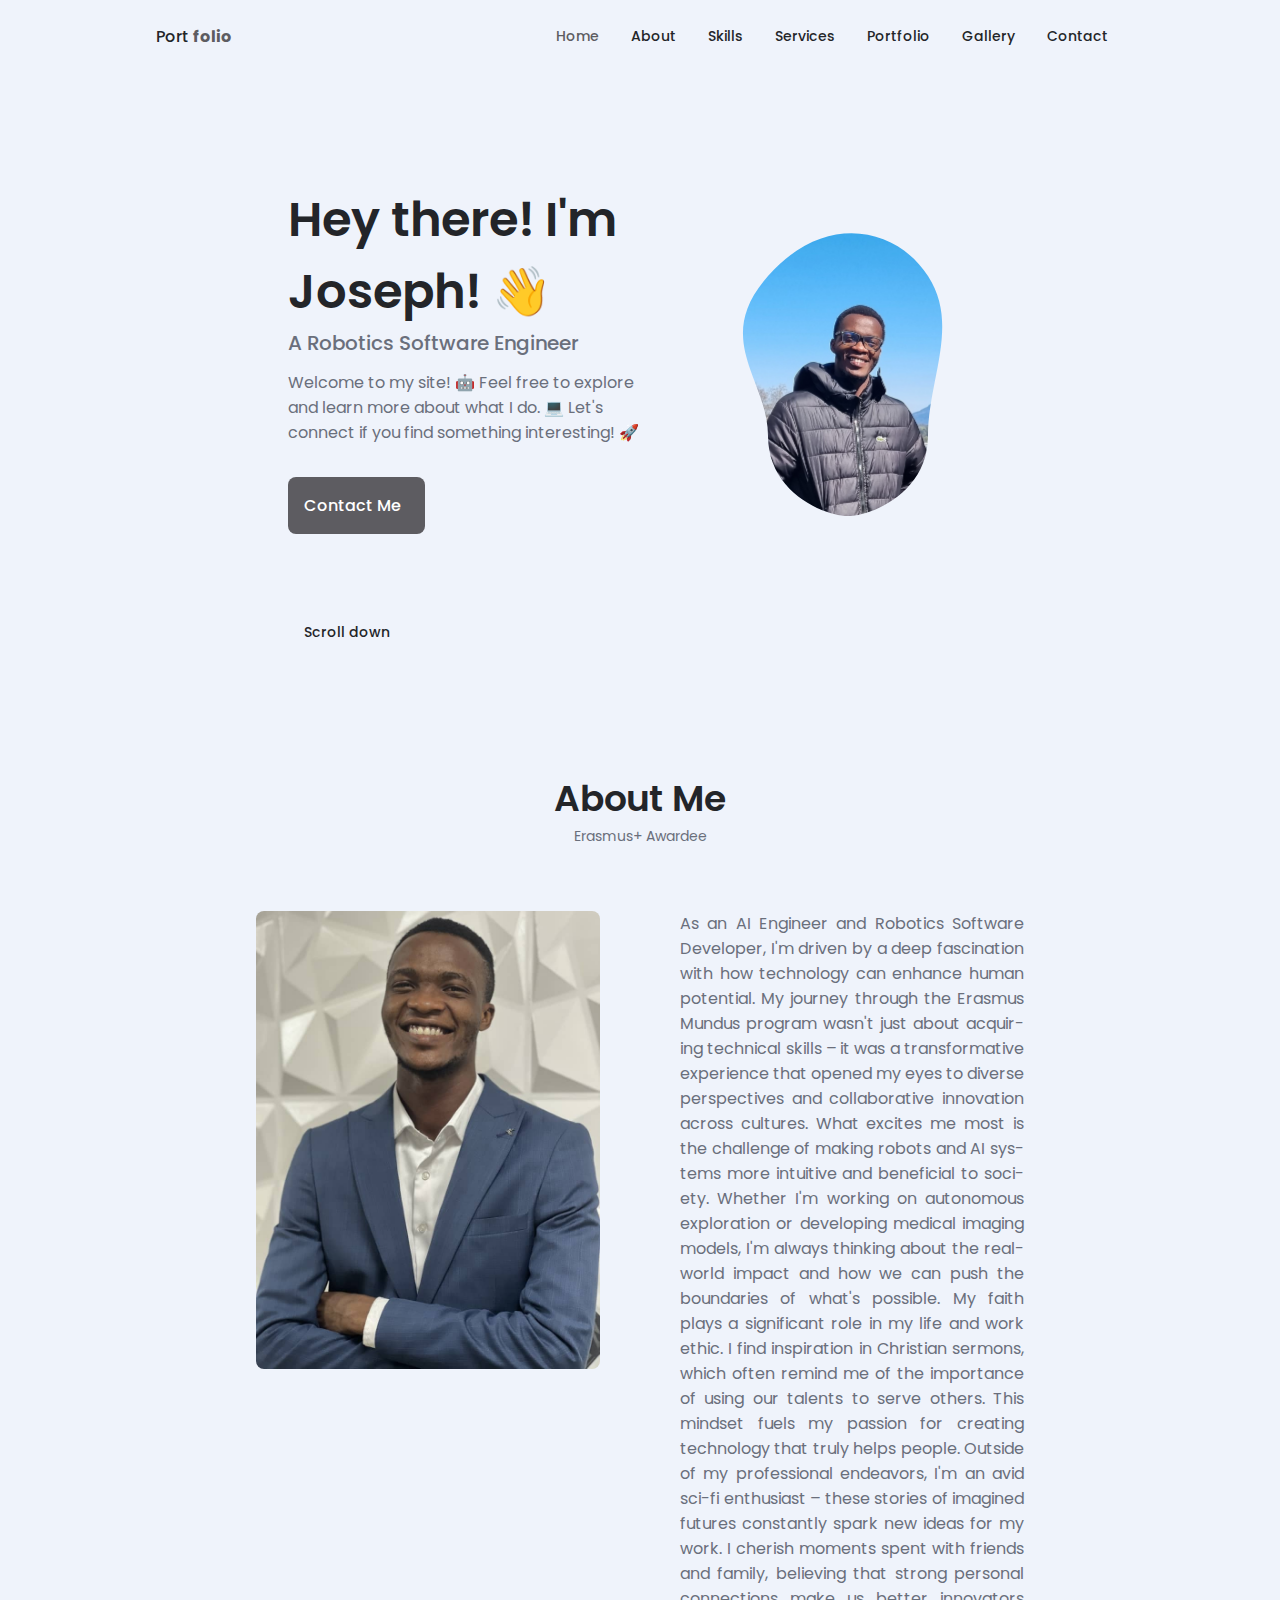
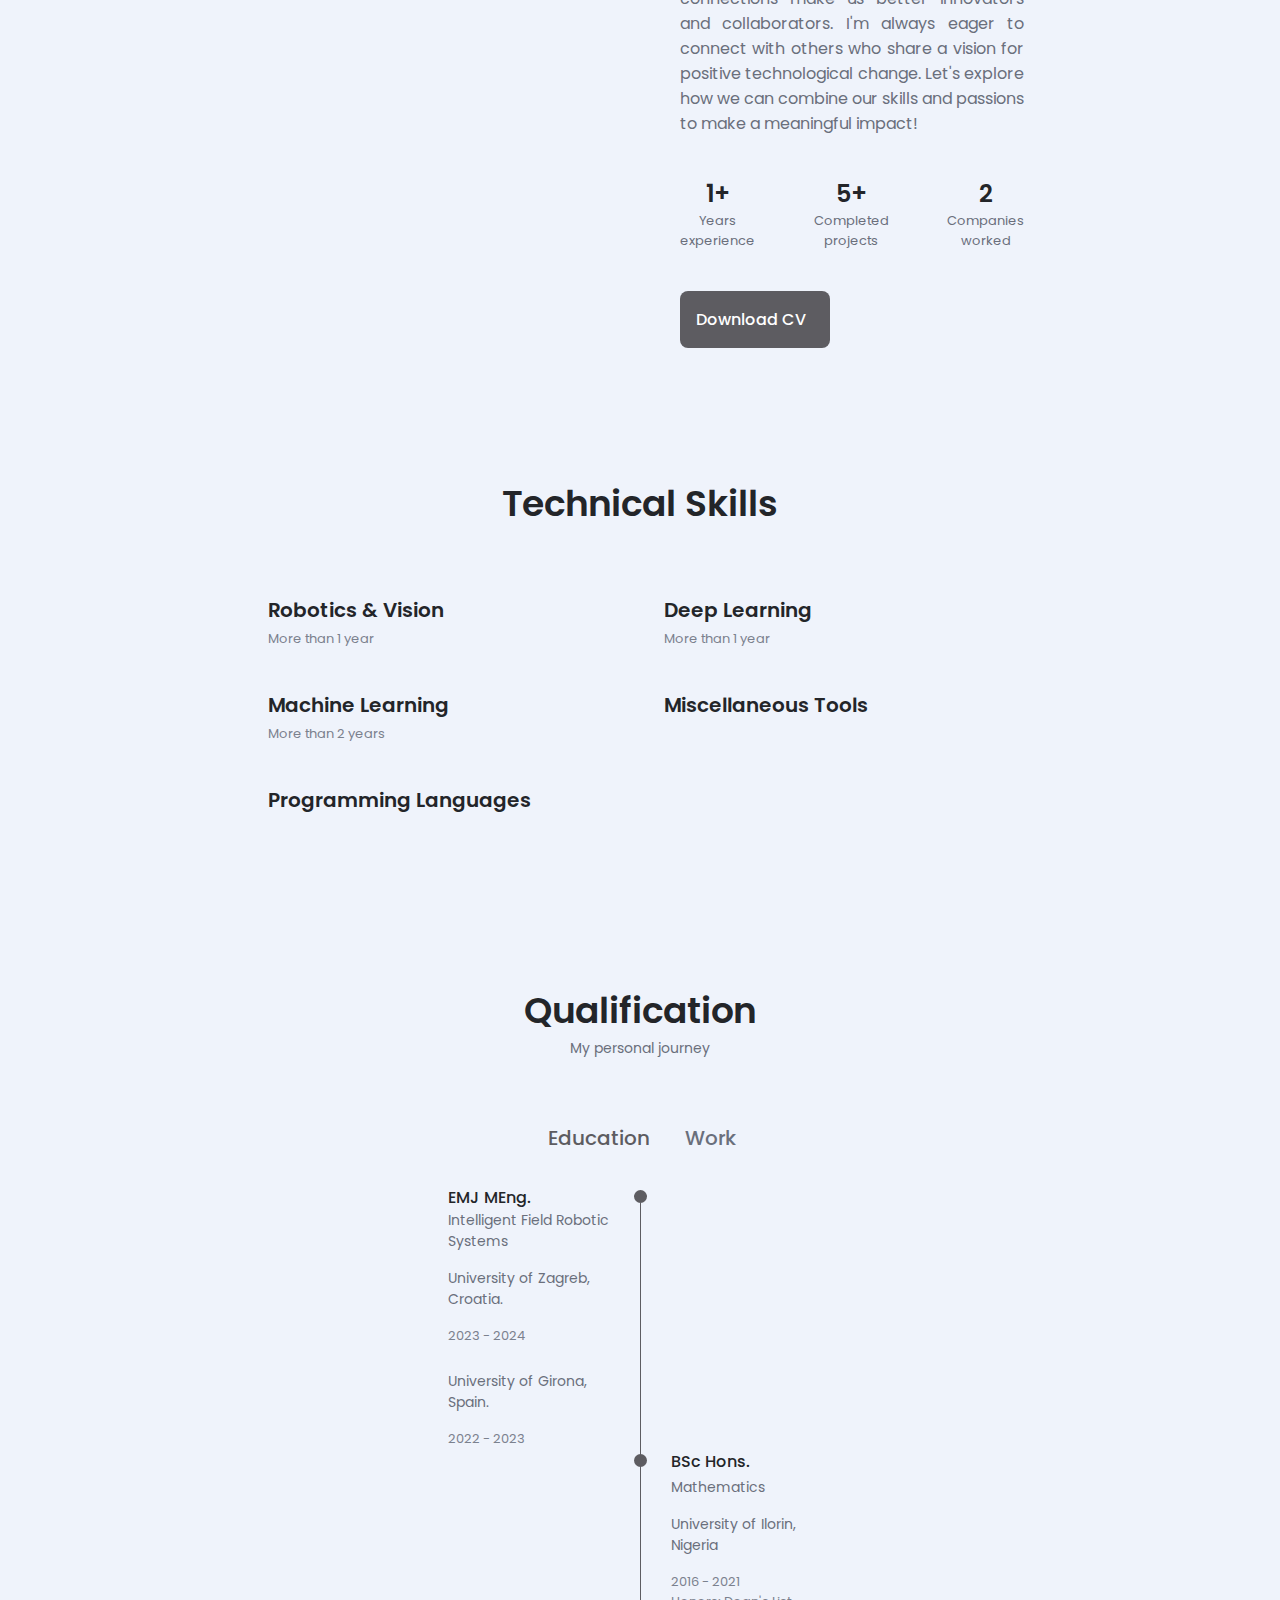
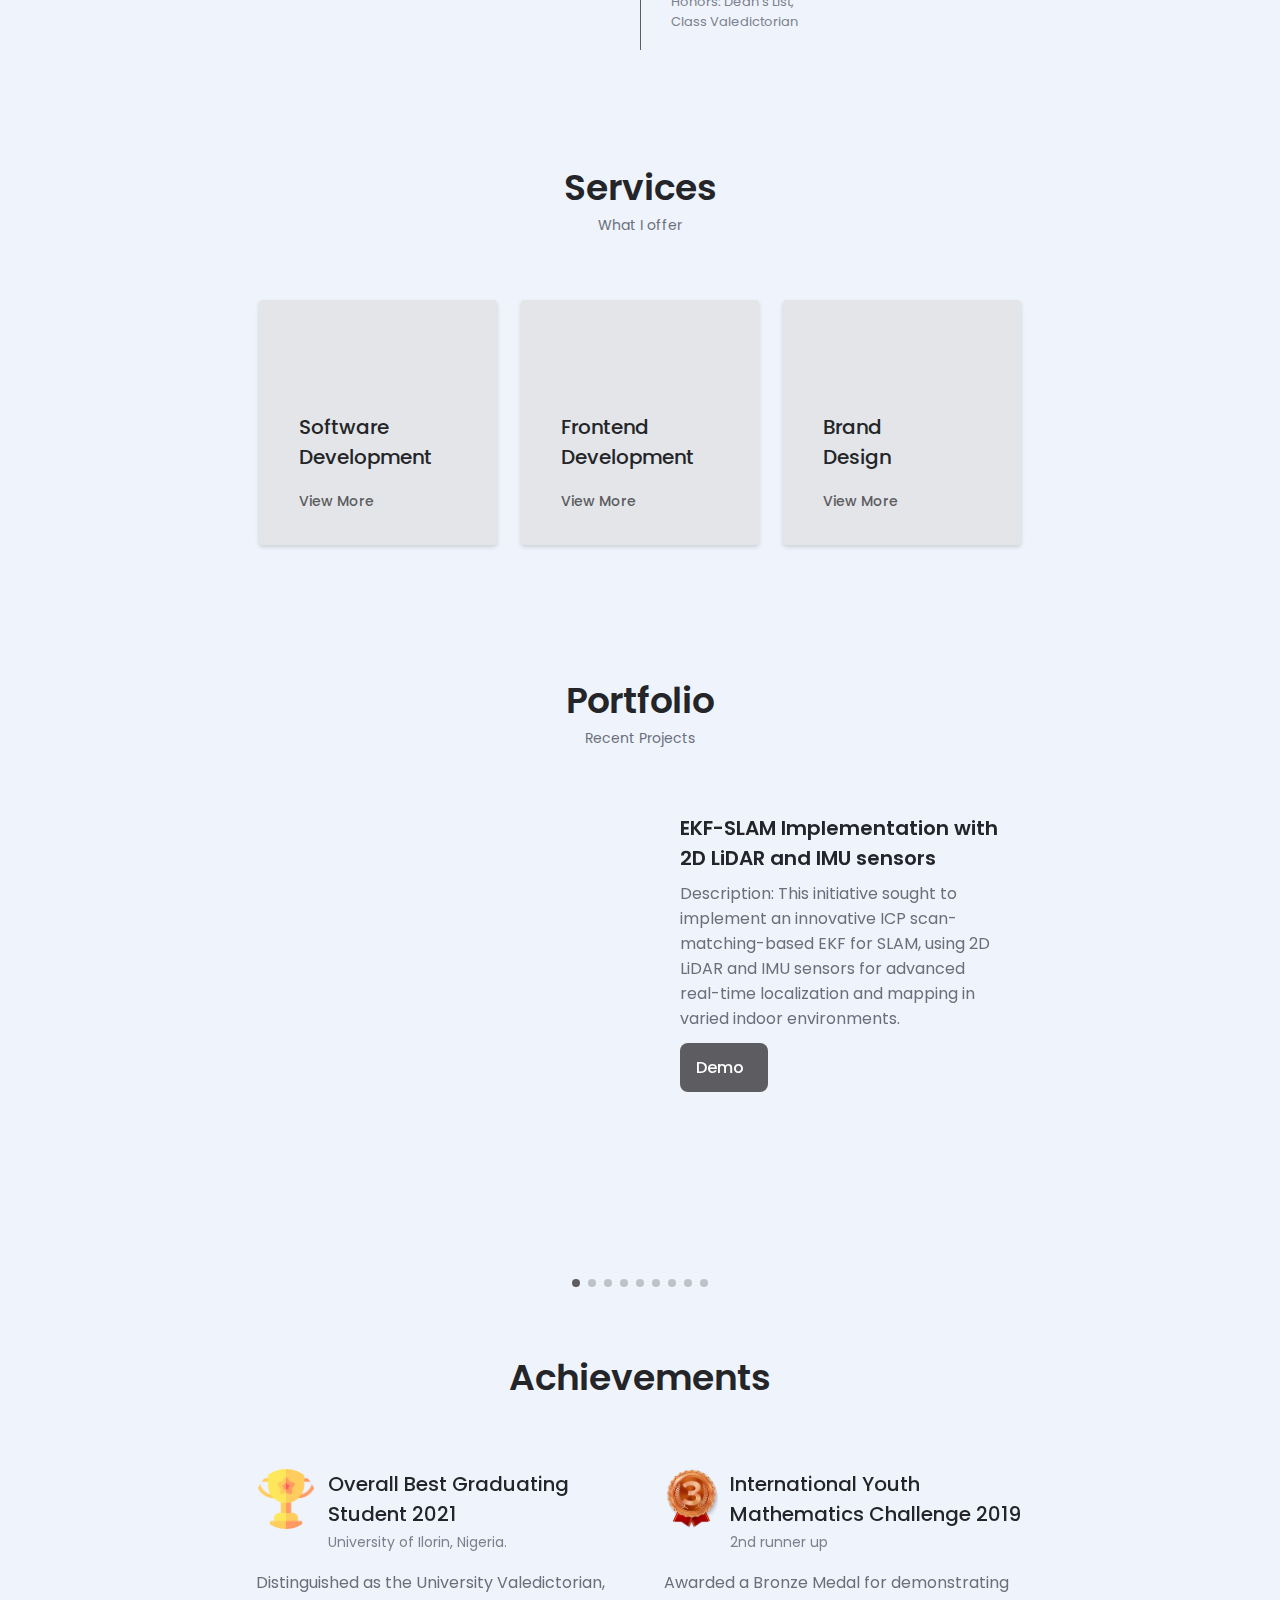
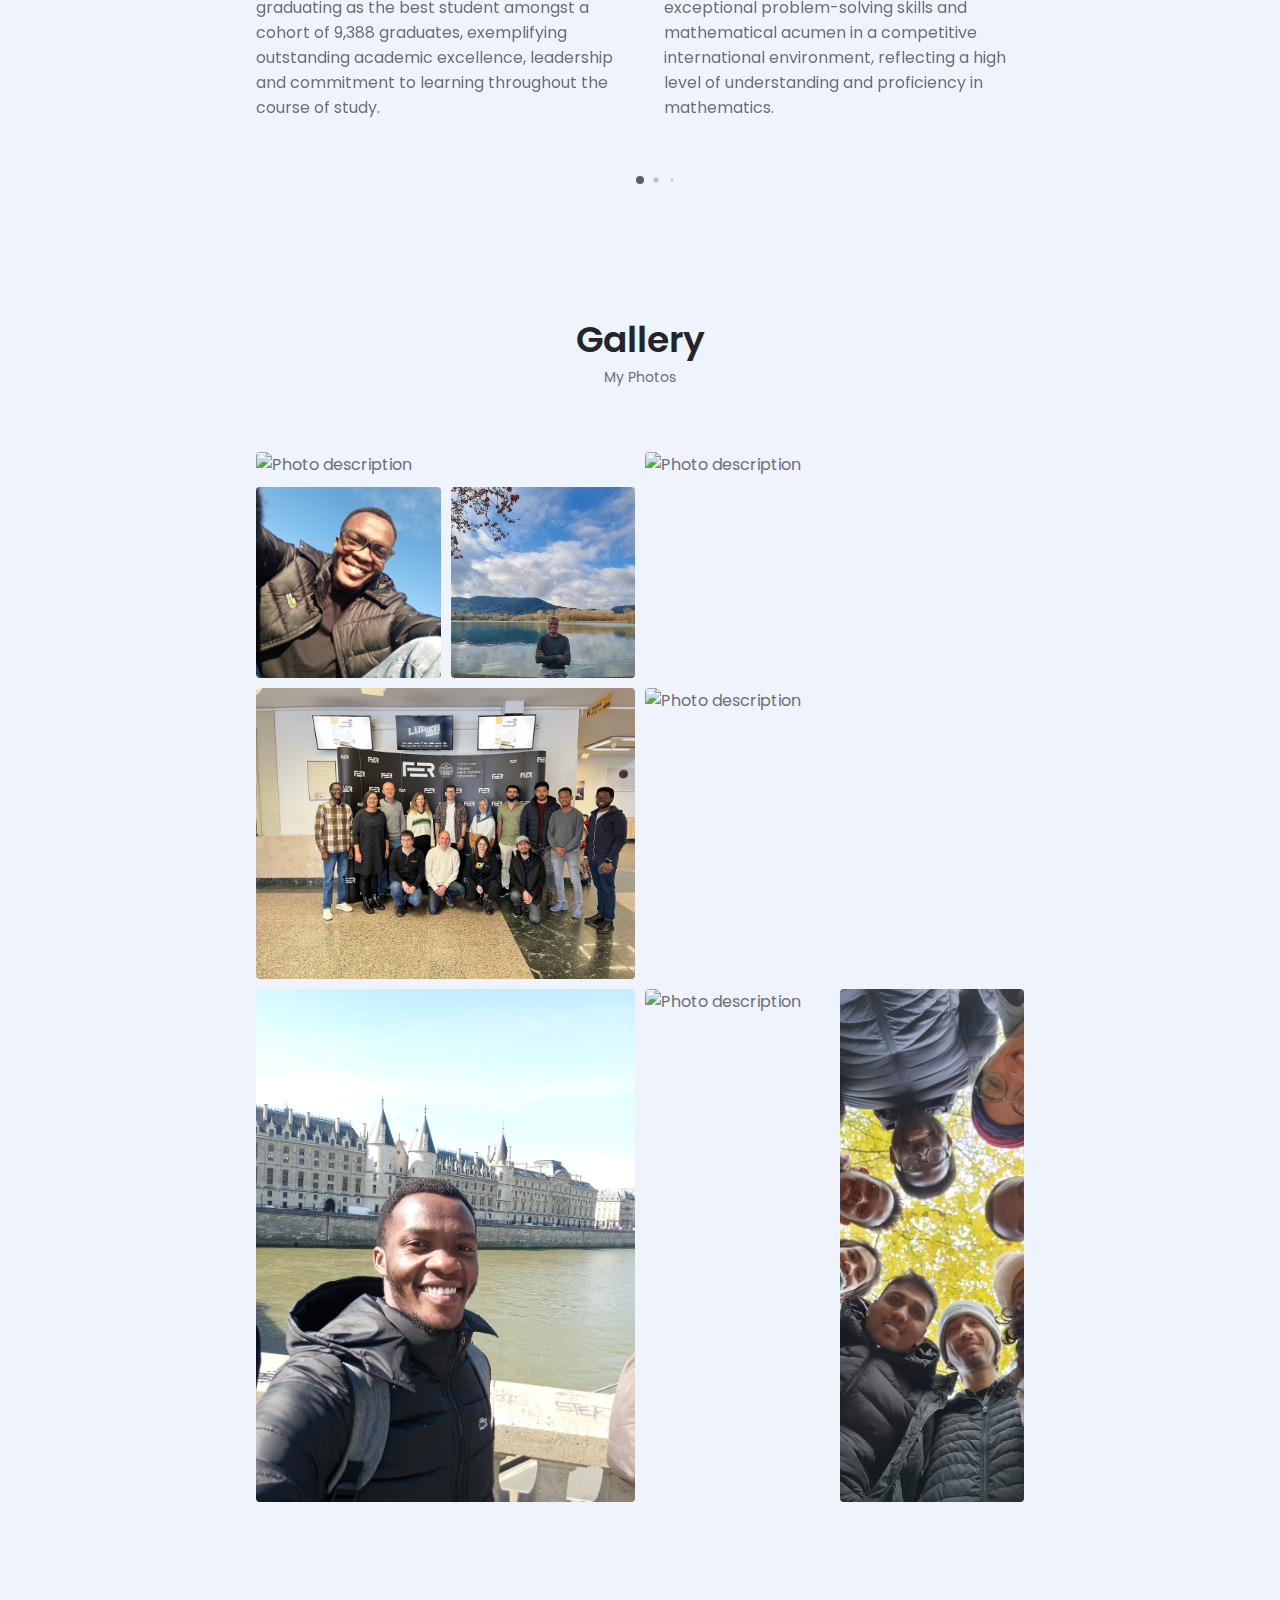
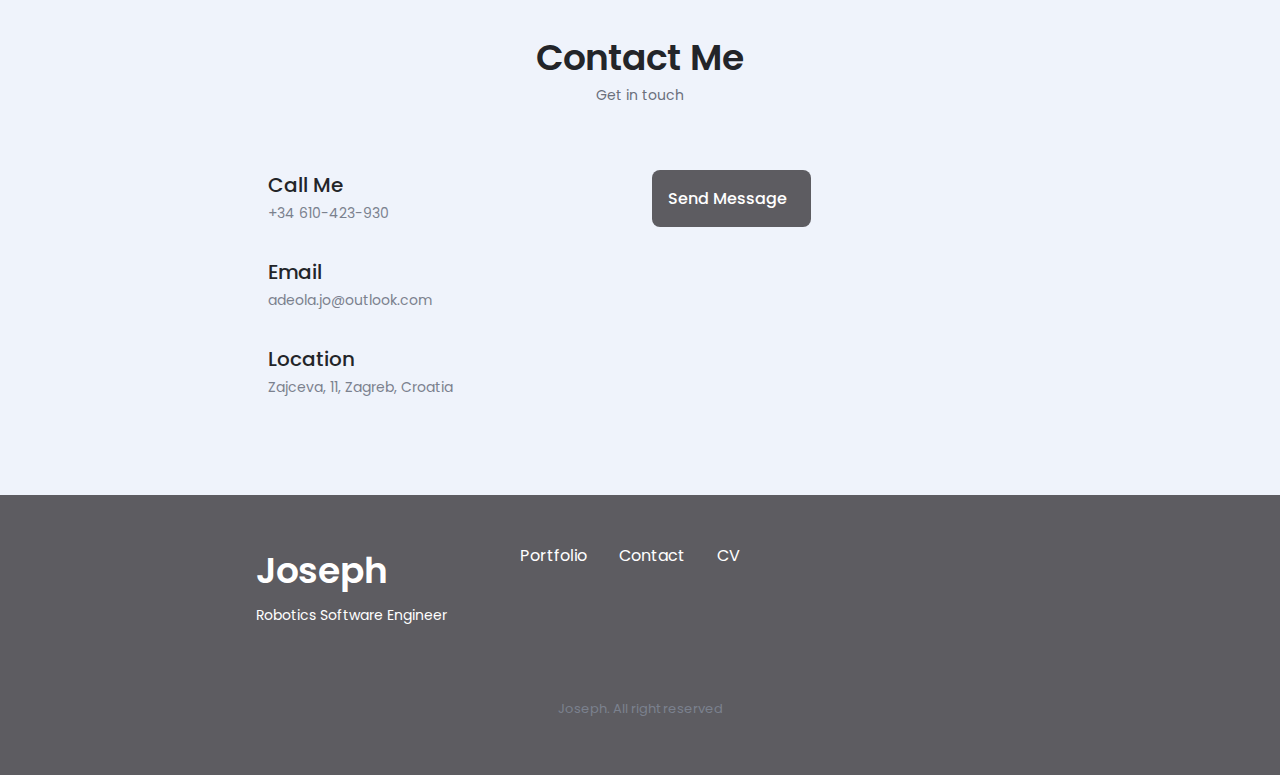
==== commit 7d2b7797: "updated" ====
--- a/index.html
+++ b/index.html
@@ -254,8 +254,18 @@
             <!-- </p> -->
             
             <p class="about__description" style="text-align: justify; text-justify: inter-word; hyphens: auto;">
-              I'm currently pursuing a Joint Master's Degree in <strong>Intelligent Field Robotics Systems</strong> as an Erasmus student, studying at the University of Zagreb, Croatia, and the University of Girona, Spain. My current focus is on aerial robotics, and I'm deeply passionate about areas like deep learning, SLAM, multi-robot systems, computer vision, task & motion planning.
-              With experience in underwater and land robotics, I thrive on solving complex challenges in the world of robotics. I'm dedicated to making robots more intuitive, collaborative, and integral to our lives.
+              <!-- I'm currently pursuing a Joint Master's Degree in <strong>Intelligent Field Robotics Systems</strong> as an Erasmus student, studying at the University of Zagreb, Croatia, and the University of Girona, Spain. My current focus is on aerial robotics, and I'm deeply passionate about areas like deep learning, SLAM, multi-robot systems, computer vision, task & motion planning. -->
+              <!-- With experience in underwater and land robotics, I thrive on solving complex challenges in the world of robotics. I'm dedicated to making robots more intuitive, collaborative, and integral to our lives. -->
+
+
+              <!-- I'm currently pursuing a Joint Master's Degree in <strong>Intelligent Field Robotics Systems</strong> as an Erasmus student, studying at the University of Zagreb, Croatia, and the University of Girona, Spain. My current focus is on aerial robotics, and I'm deeply passionate about areas like deep learning, SLAM, multi-robot systems, computer vision, task & motion planning.
+              With experience in underwater and land robotics, I thrive on solving complex challenges in the world of robotics. I'm dedicated to making robots more intuitive, collaborative, and integral to our lives. -->
+
+                As an AI Engineer and Robotics Software Developer, I'm driven by a deep fascination with how technology can enhance human potential. My journey through the Erasmus Mundus program wasn't just about acquiring technical skills – it was a transformative experience that opened my eyes to diverse perspectives and collaborative innovation across cultures.
+                What excites me most is the challenge of making robots and AI systems more intuitive and beneficial to society. Whether I'm working on autonomous exploration or developing medical imaging models, I'm always thinking about the real-world impact and how we can push the boundaries of what's possible.
+                My faith plays a significant role in my life and work ethic. I find inspiration in Christian sermons, which often remind me of the importance of using our talents to serve others. This mindset fuels my passion for creating technology that truly helps people.
+                Outside of my professional endeavors, I'm an avid sci-fi enthusiast – these stories of imagined futures constantly spark new ideas for my work. I cherish moments spent with friends and family, believing that strong personal connections make us better innovators and collaborators.
+                I'm always eager to connect with others who share a vision for positive technological change. Let's explore how we can combine our skills and passions to make a meaningful impact!
           </p>
           
 
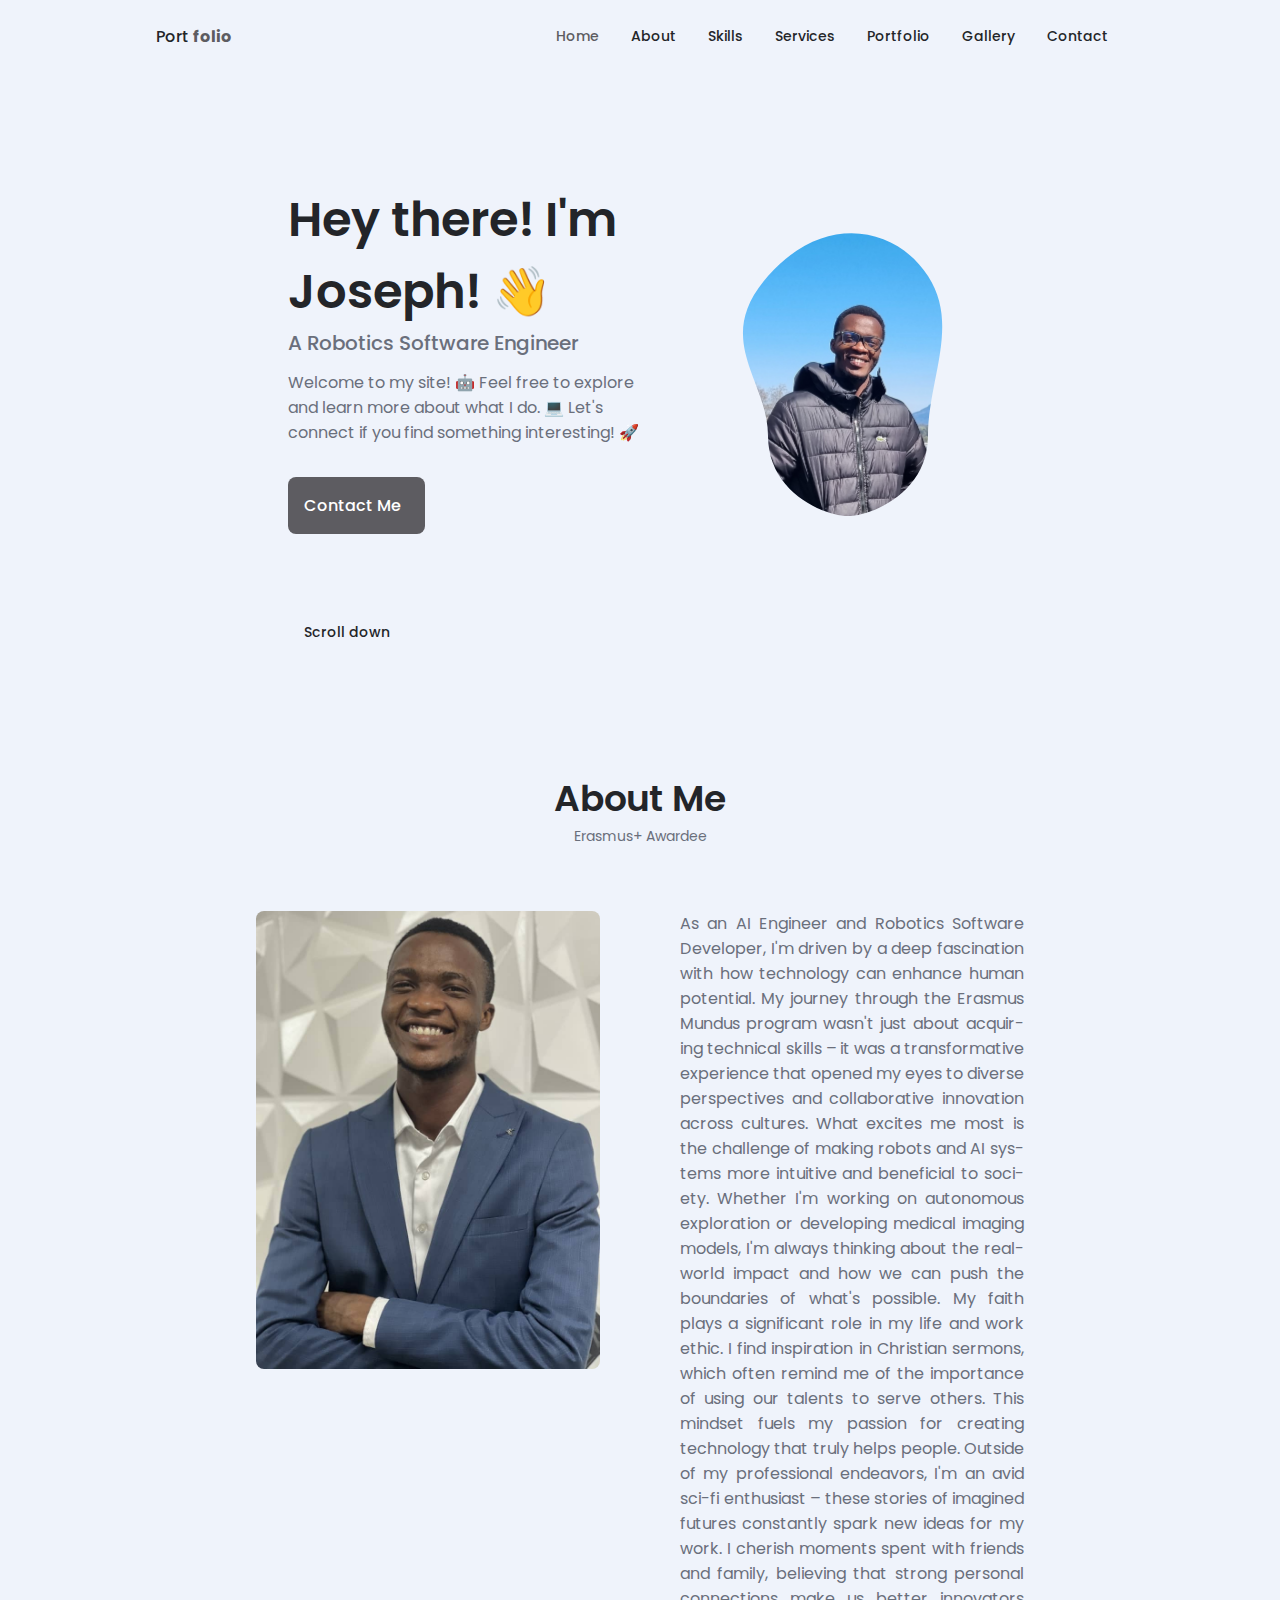
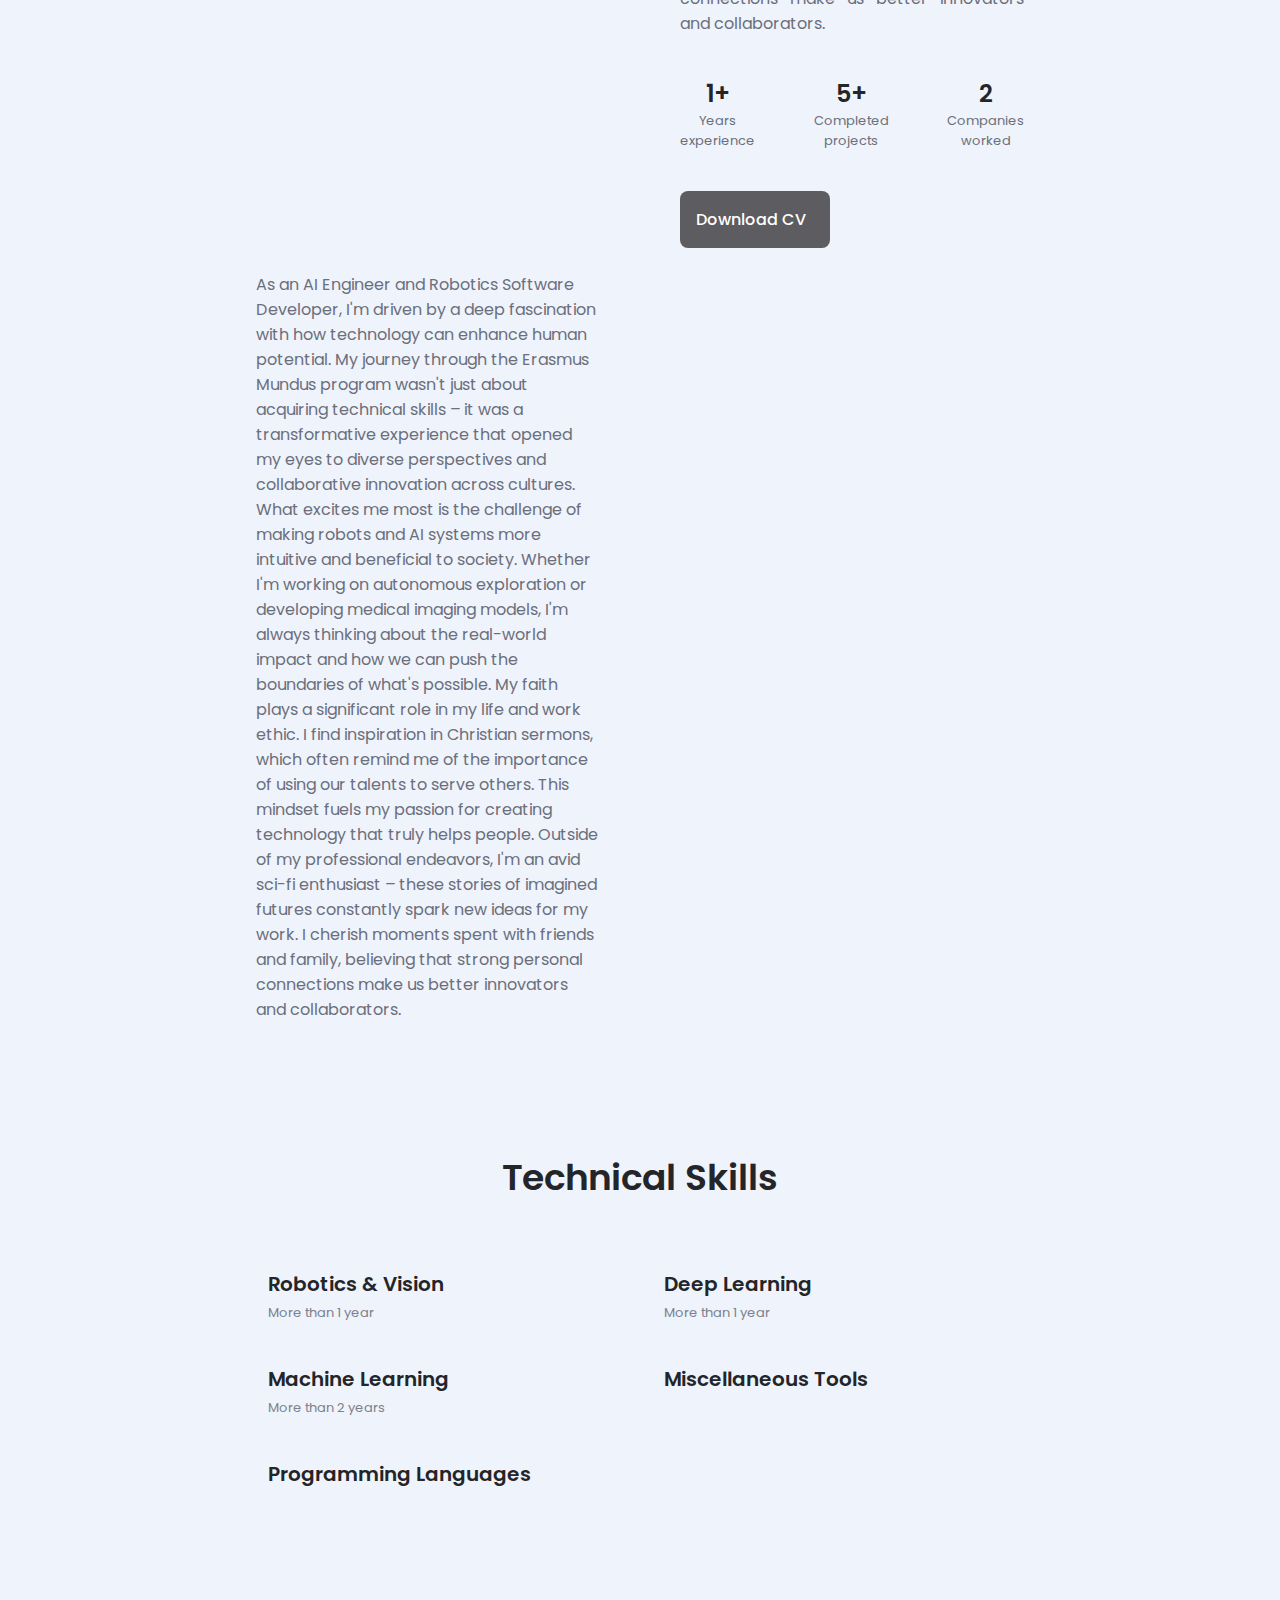
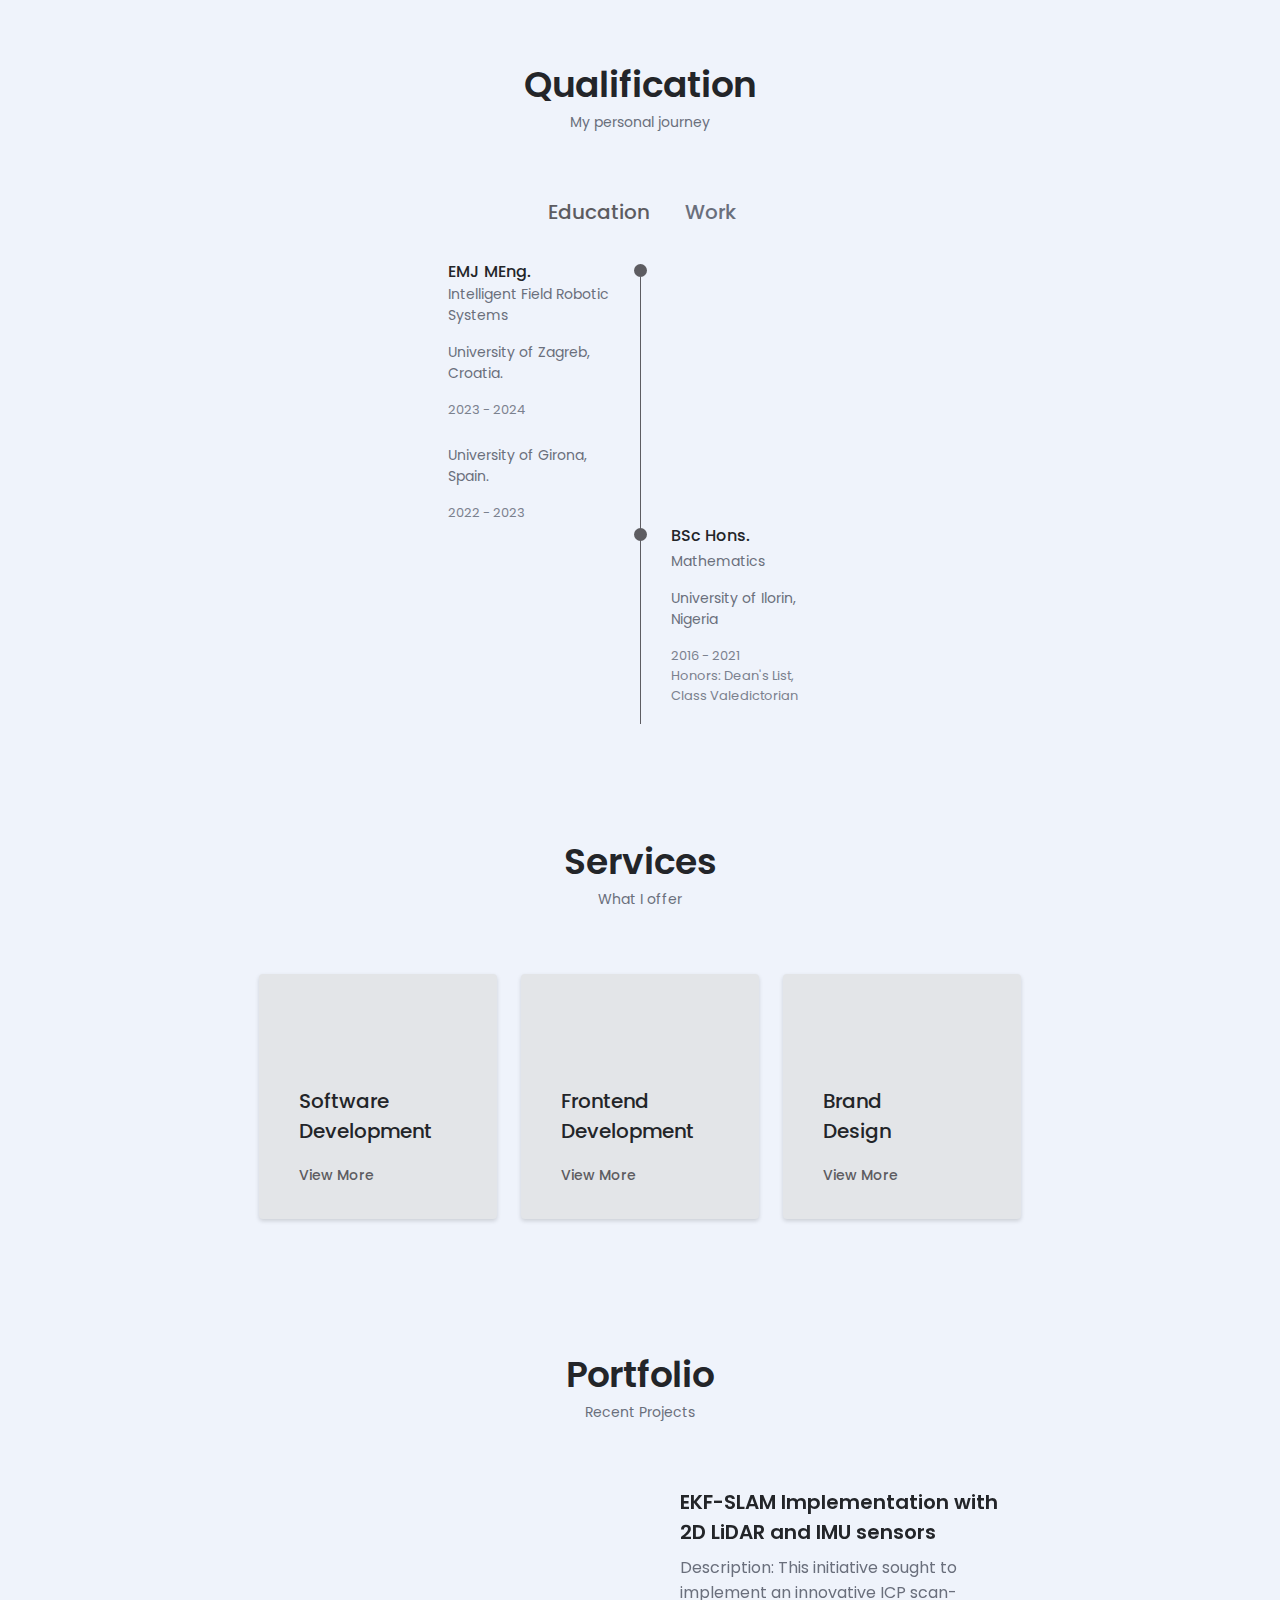
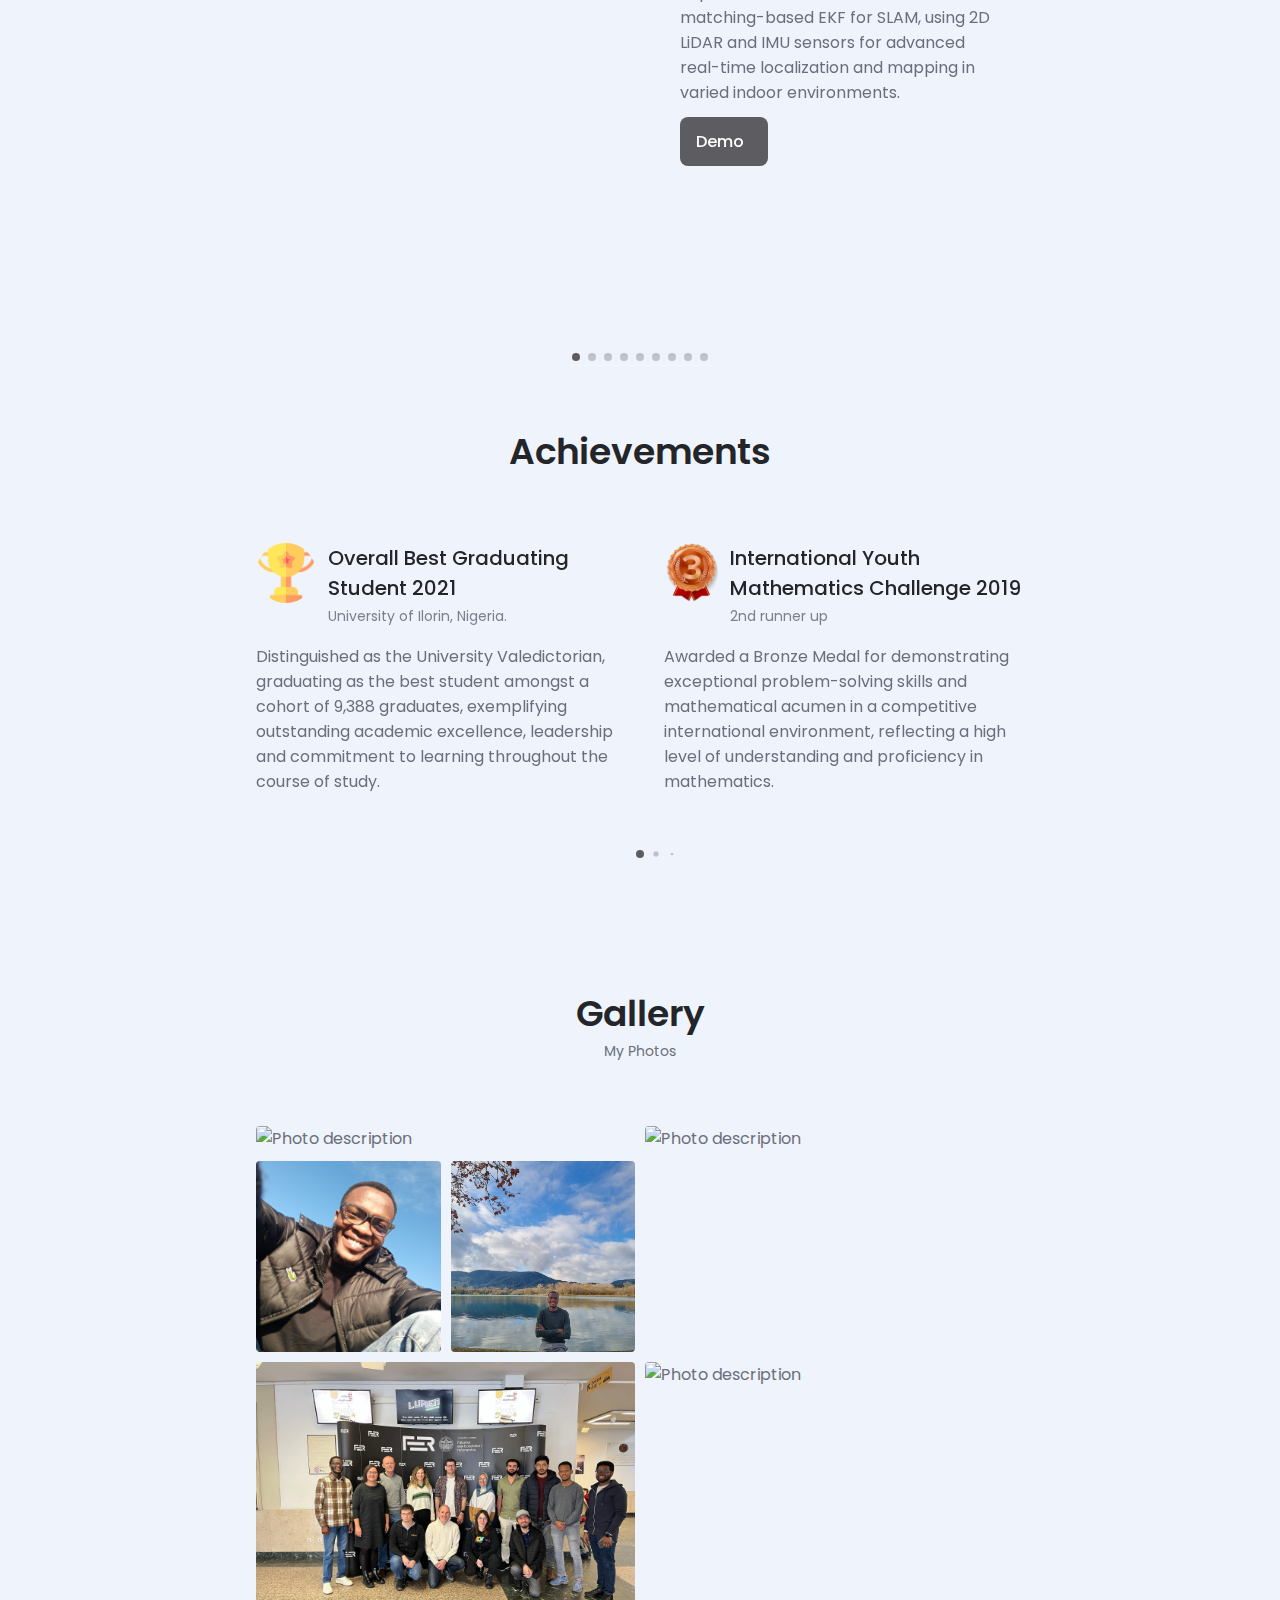
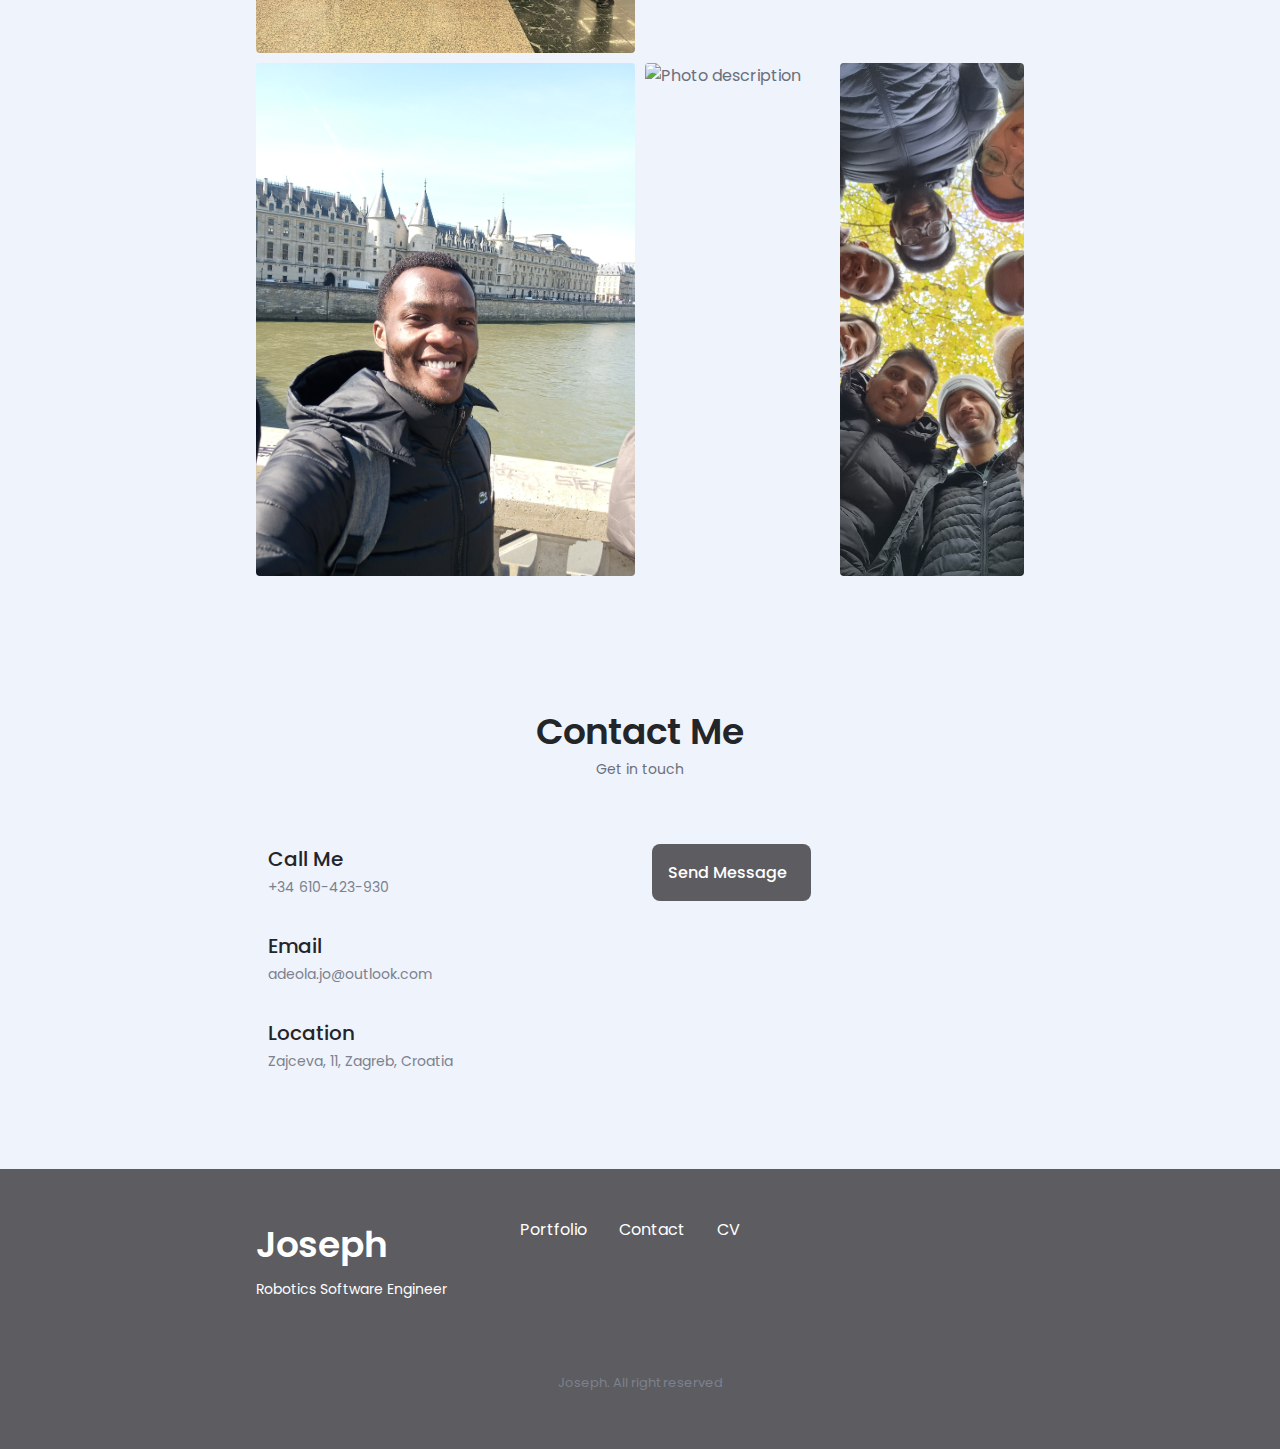
==== commit 3025fa1c: "update" ====
--- a/index.html
+++ b/index.html
@@ -265,7 +265,7 @@
                 What excites me most is the challenge of making robots and AI systems more intuitive and beneficial to society. Whether I'm working on autonomous exploration or developing medical imaging models, I'm always thinking about the real-world impact and how we can push the boundaries of what's possible.
                 My faith plays a significant role in my life and work ethic. I find inspiration in Christian sermons, which often remind me of the importance of using our talents to serve others. This mindset fuels my passion for creating technology that truly helps people.
                 Outside of my professional endeavors, I'm an avid sci-fi enthusiast – these stories of imagined futures constantly spark new ideas for my work. I cherish moments spent with friends and family, believing that strong personal connections make us better innovators and collaborators.
-                I'm always eager to connect with others who share a vision for positive technological change. Let's explore how we can combine our skills and passions to make a meaningful impact!
+                <!-- I'm always eager to connect with others who share a vision for positive technological change. Let's explore how we can combine our skills and passions to make a meaningful impact! -->
           </p>
           
 
@@ -306,7 +306,12 @@
               </a>
             </div>
           </div>
+          <p>                As an AI Engineer and Robotics Software Developer, I'm driven by a deep fascination with how technology can enhance human potential. My journey through the Erasmus Mundus program wasn't just about acquiring technical skills – it was a transformative experience that opened my eyes to diverse perspectives and collaborative innovation across cultures.
+            What excites me most is the challenge of making robots and AI systems more intuitive and beneficial to society. Whether I'm working on autonomous exploration or developing medical imaging models, I'm always thinking about the real-world impact and how we can push the boundaries of what's possible.
+            My faith plays a significant role in my life and work ethic. I find inspiration in Christian sermons, which often remind me of the importance of using our talents to serve others. This mindset fuels my passion for creating technology that truly helps people.
+            Outside of my professional endeavors, I'm an avid sci-fi enthusiast – these stories of imagined futures constantly spark new ideas for my work. I cherish moments spent with friends and family, believing that strong personal connections make us better innovators and collaborators.</p>
         </div>
+  
       </section>
 
       <!--==================== SKILLS ====================-->
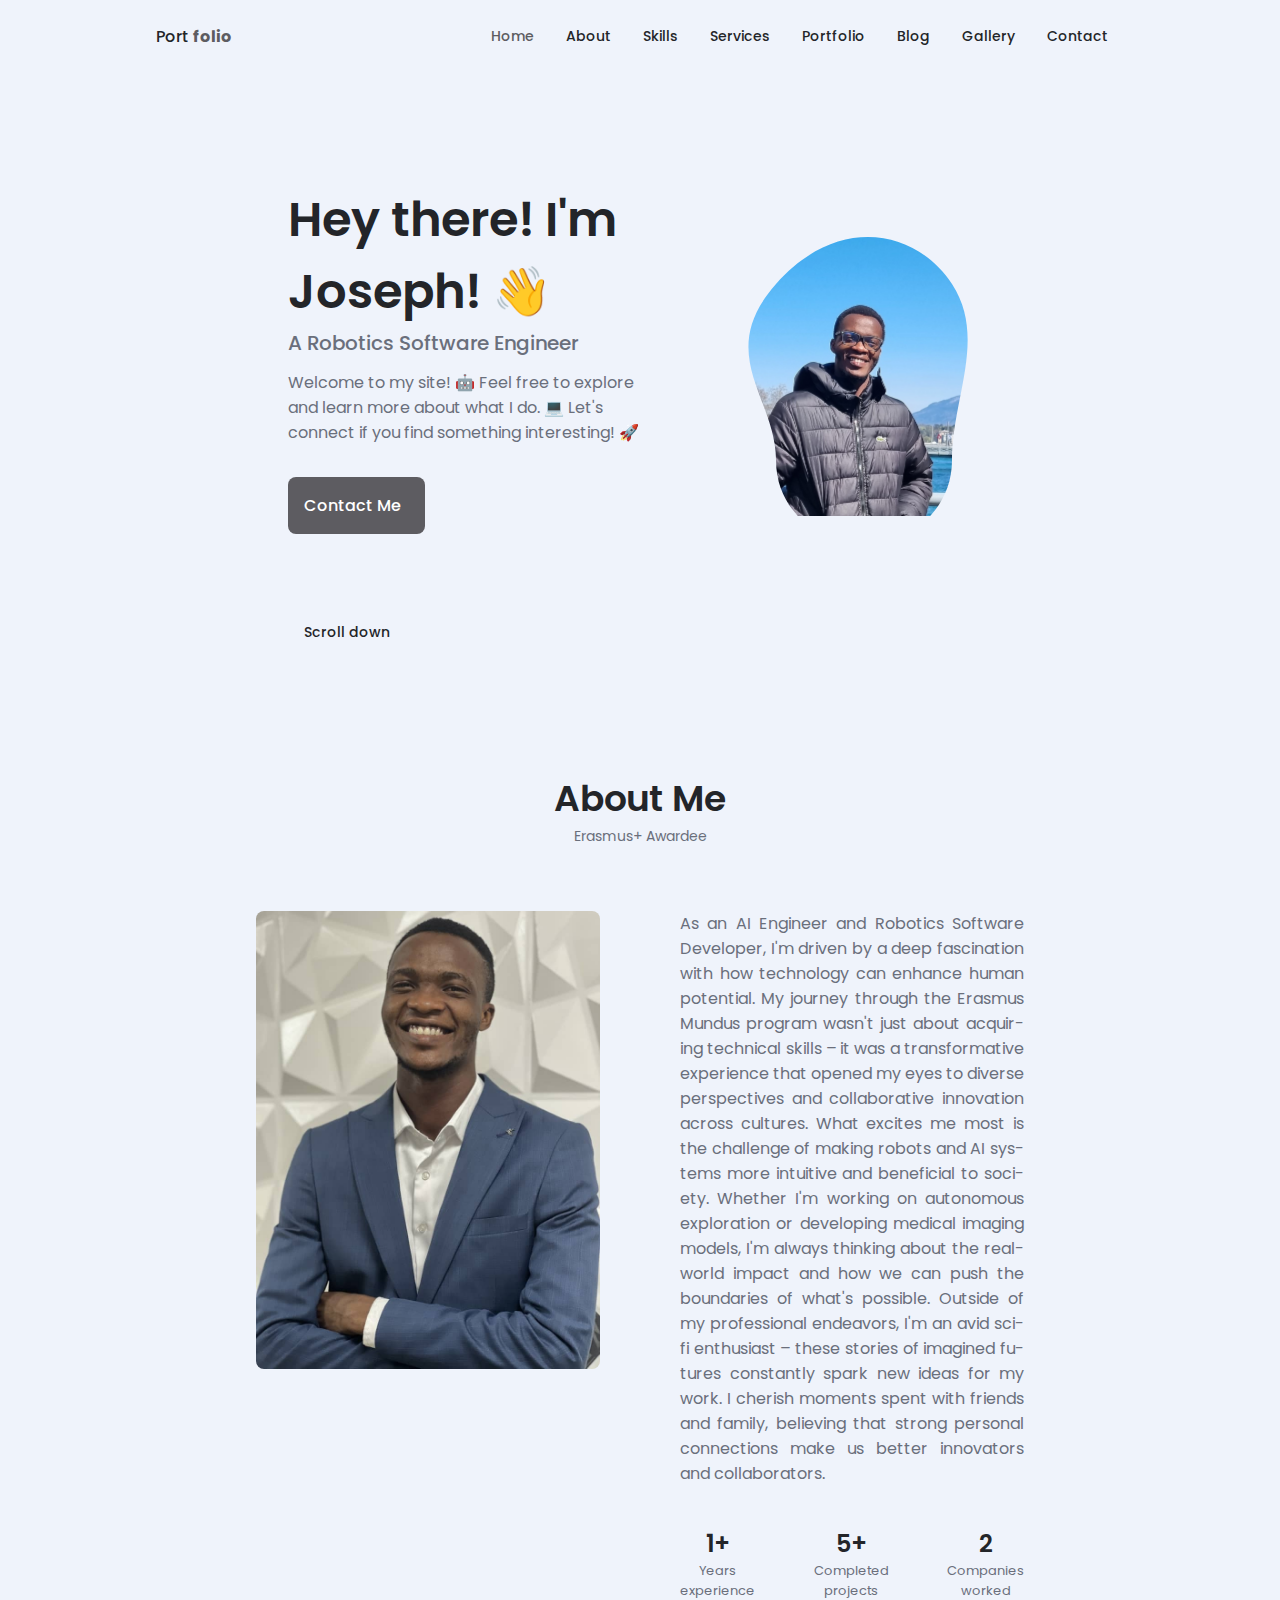
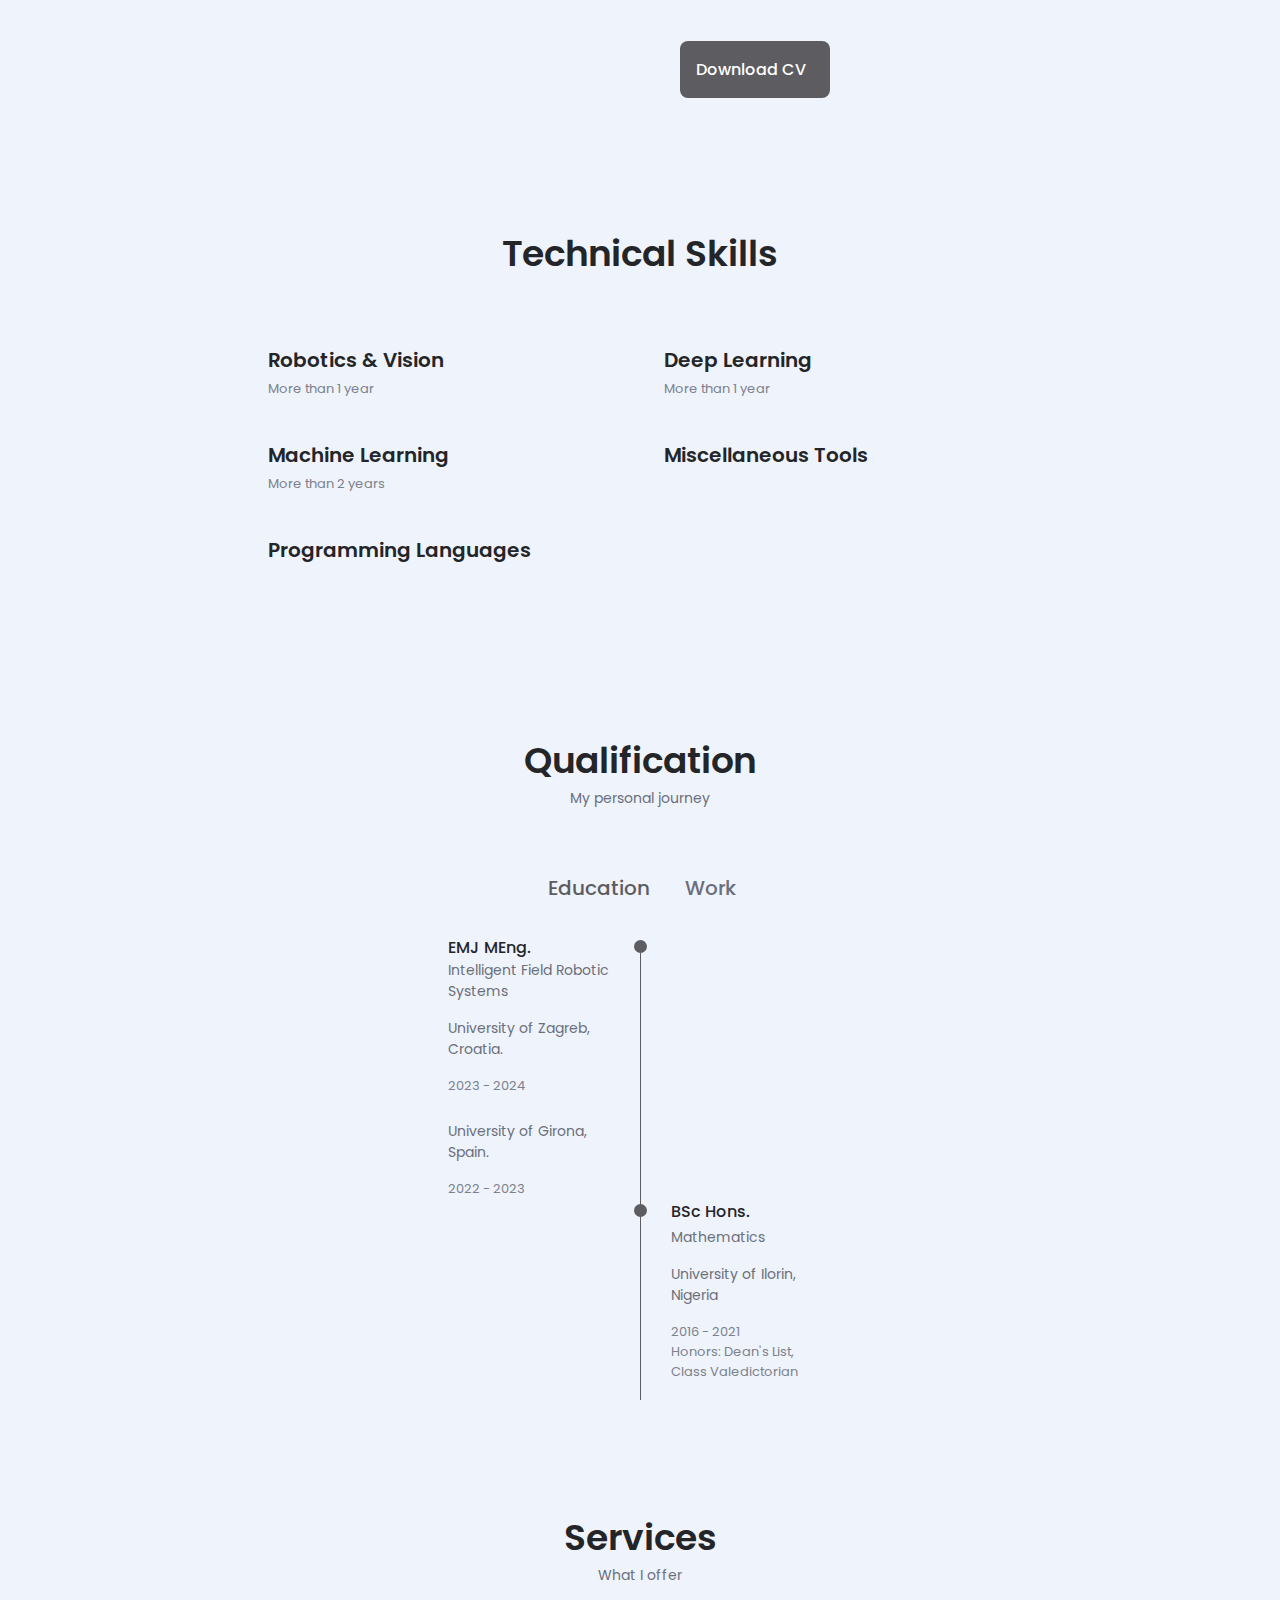
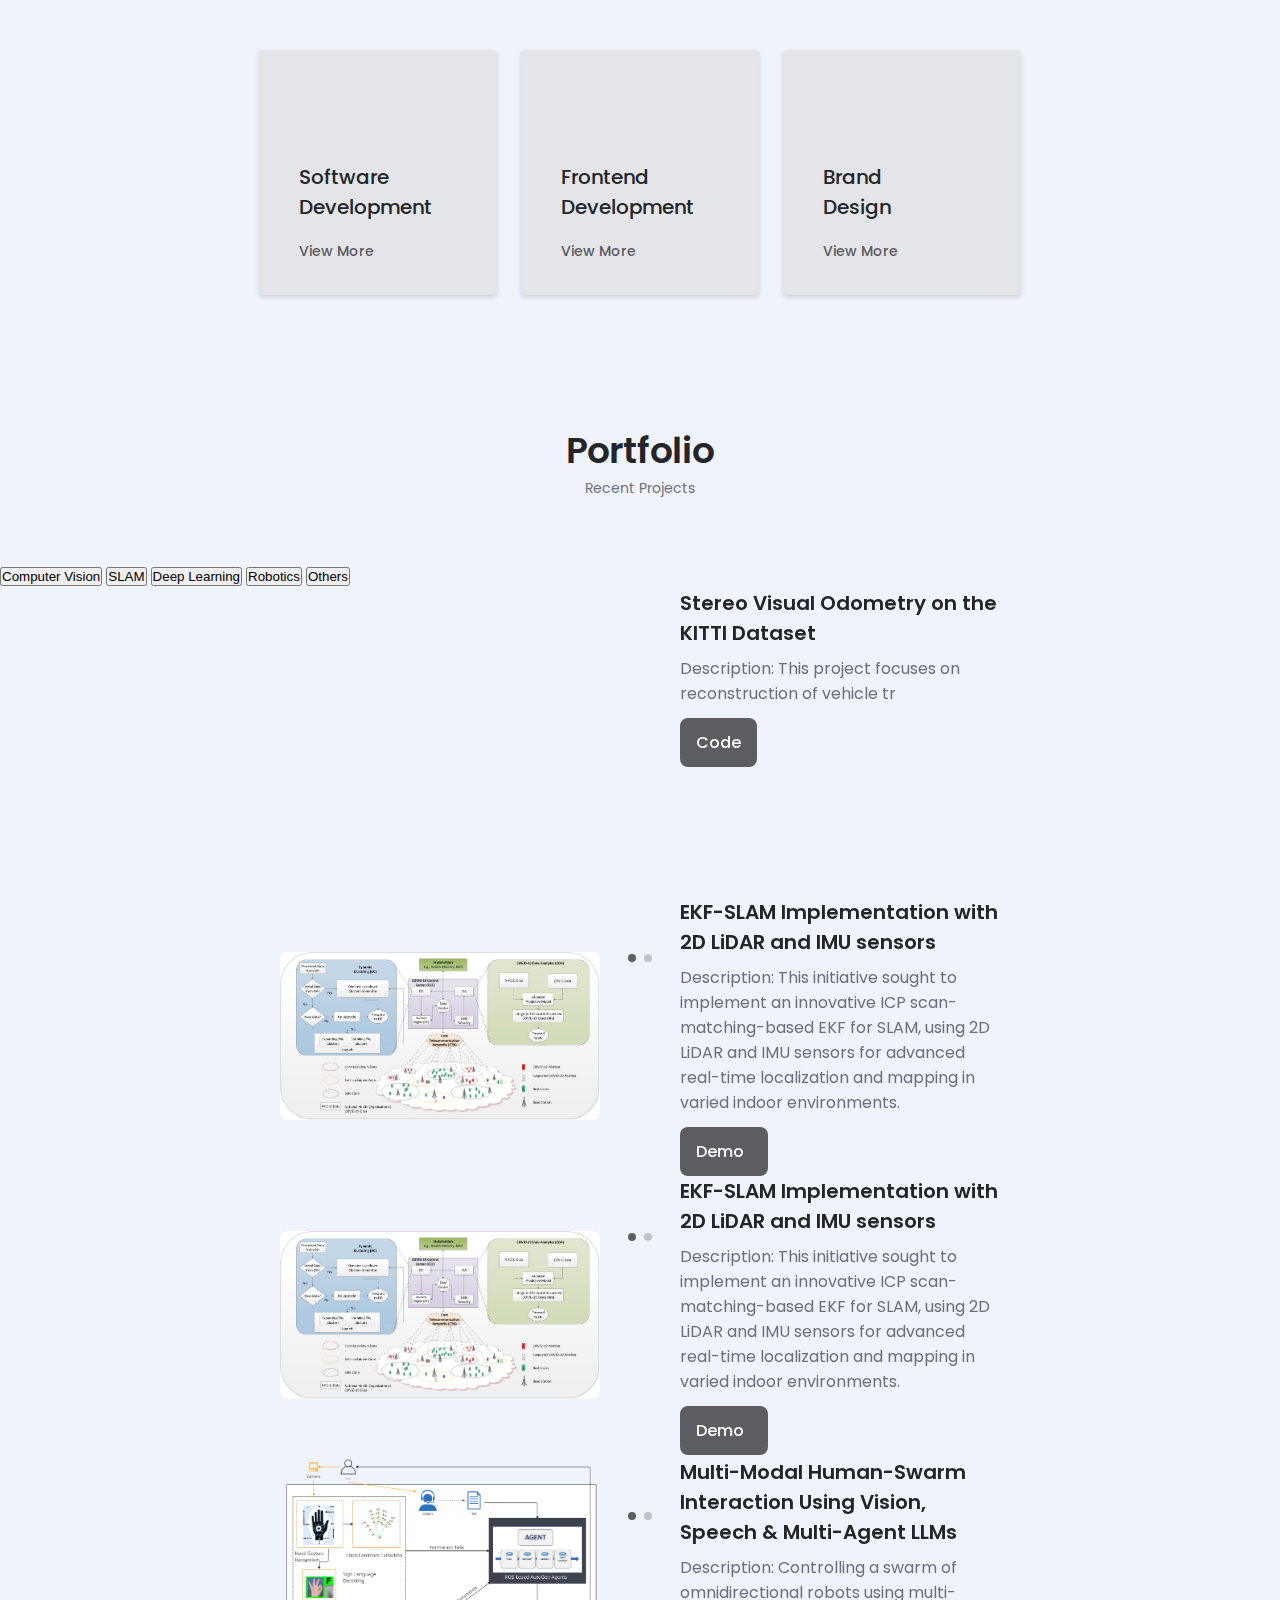
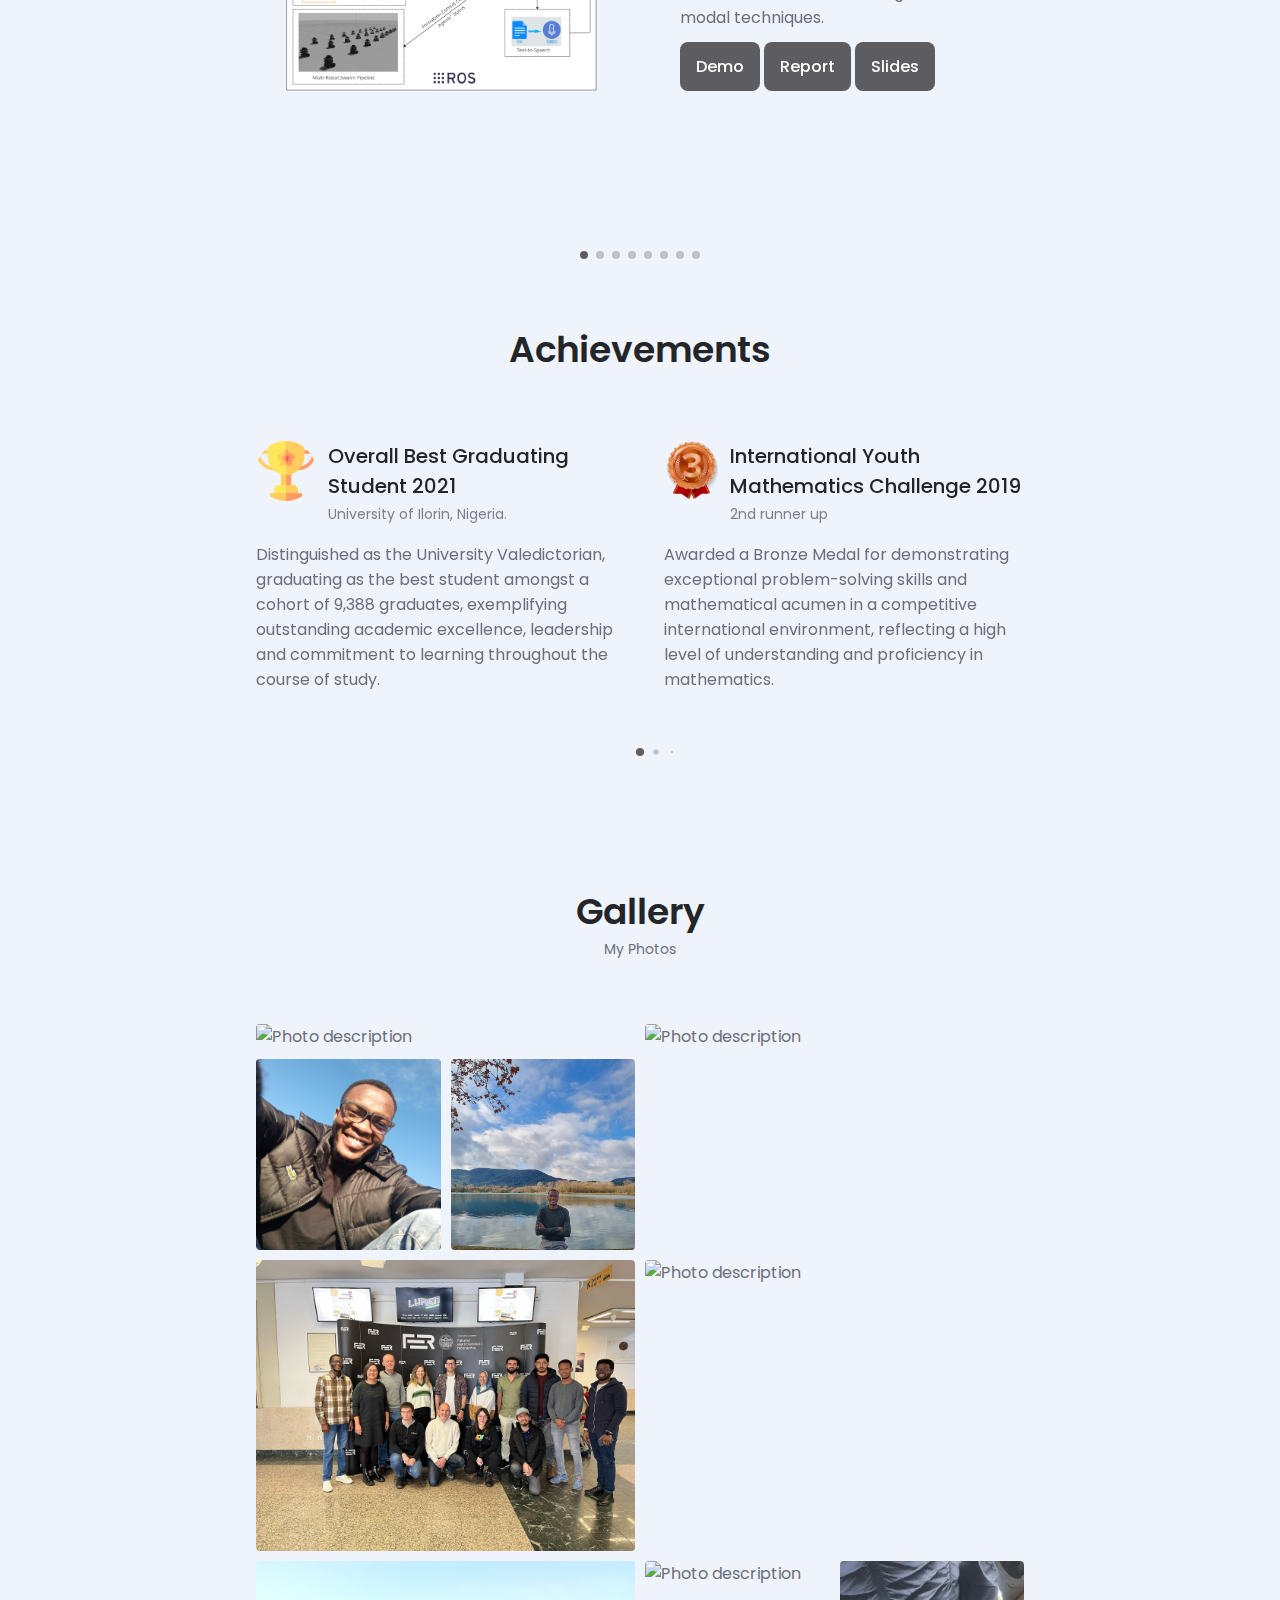
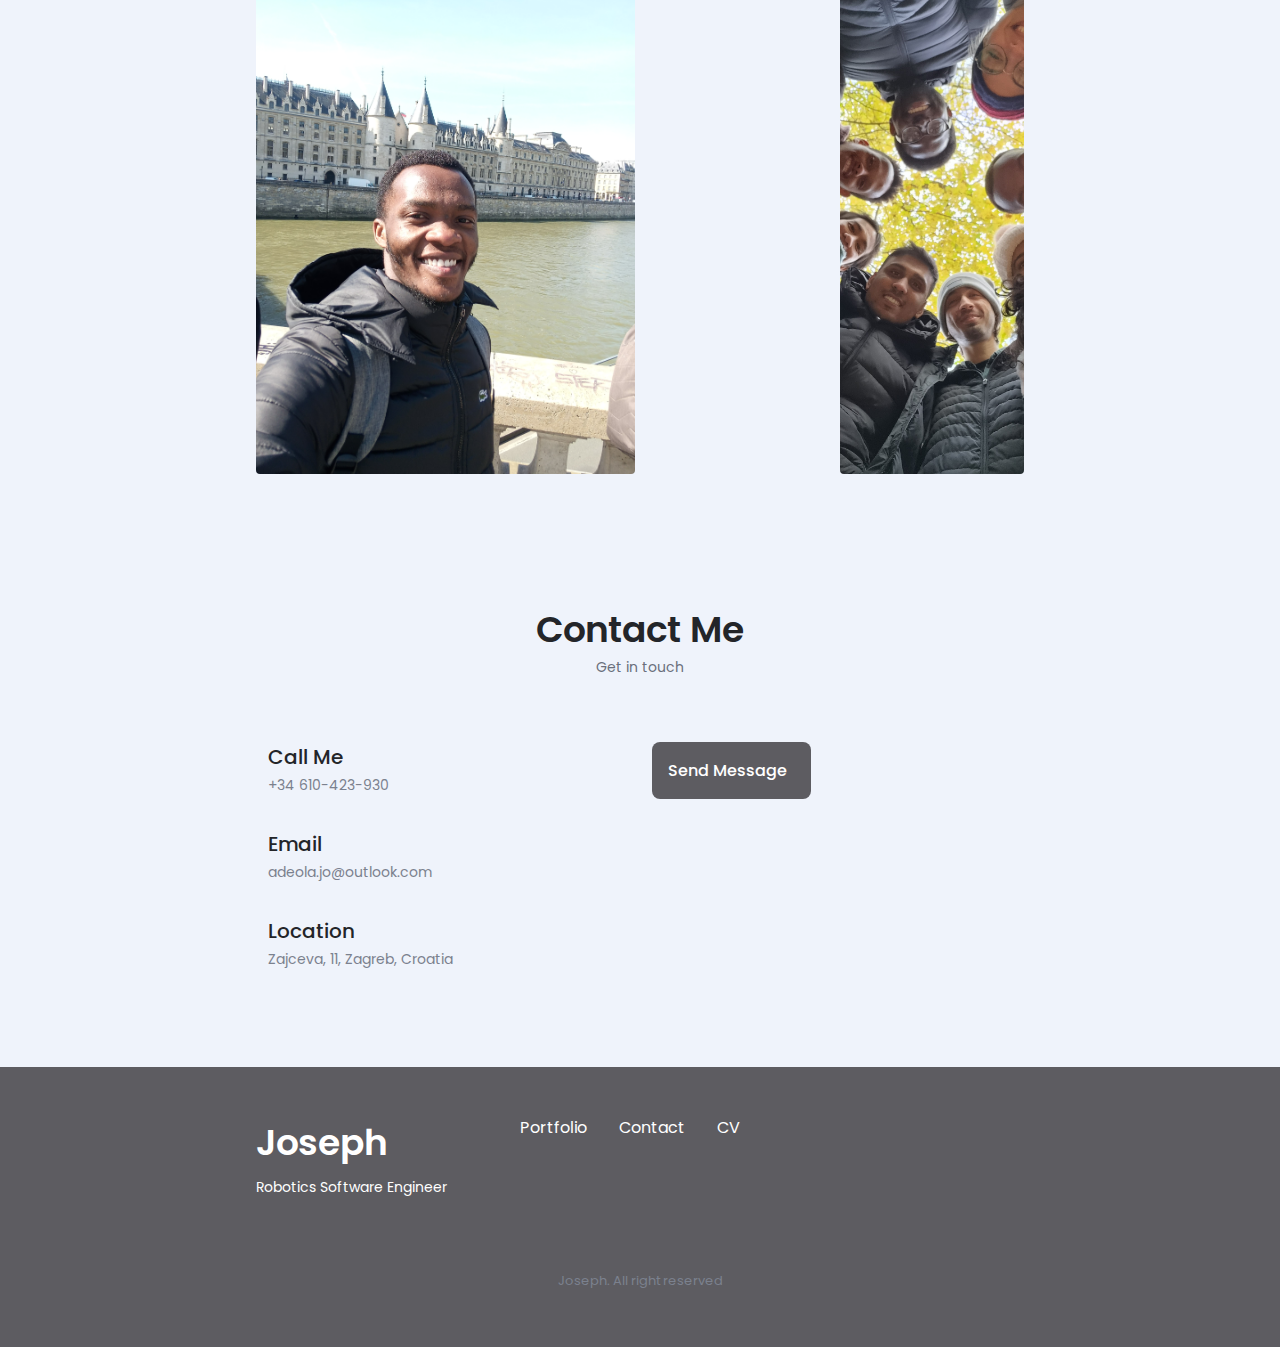
==== commit d24195d2: "updated" ====
--- a/index.html
+++ b/index.html
@@ -18,7 +18,7 @@
 
     <title>Joseph Adeola</title>
   </head>
-  <body>
+  <body  class="fade-in">
     <!--==================== HEADER ====================-->
     <header class="header" id="header">
       <nav class="nav container">
@@ -54,6 +54,14 @@
                 <i class="uil uil-scenery nav__icon"></i> Portfolio
               </a>
             </li>
+
+
+            <li class="nav__item">
+              <a href="blog\blog.html" class="nav__link">
+                <i class="uil uil-scenery nav__icon"></i> Blog
+              </a>
+            </li>
+
 
             <li class="nav__item">
               <a href="#gallery" class="nav__link">
@@ -147,7 +155,10 @@
 
               <svg class="home__blob" viewBox="0 0 200 200" xmlns="http://www.w3.org/2000/svg">
                 <mask id="mask1" mask-type="alpha">
-                    <path d="M50 150C50 185.228 85.2284 200 100 200C114.772 200 150 185.228 150 150C150 114.772 170 80.7715 150 50C130 19.2284 85.2284 10 50 50C14.7715 89.7715 50 114.772 50 150Z" />
+                    <path d="M50 150C50 185.228 85.2284 200 100 200C114.772 200 150 185.228 150 150C150 114.772 170 80.7715 150 50C130 19.2284 85.2284 10 50 50C14.7715 89.7715 50 114.772 50 150Z" transform="scale(1.1)"/>
+
+
+                    
                     <!-- <path d="M37.5,-59.8C46.5,-52.5,50.4,-38.7,52,-26.4C53.5,-14,52.7,-3.3,55.3,11C57.9,25.2,64,42.9,59.8,57C55.7,71,41.3,81.4,26,83.6C10.7,85.8,-5.5,79.9,-21.6,74.7C-37.7,69.5,-53.7,65,-64.7,54.7C-75.7,44.5,-81.7,28.5,-80.9,13.5C-80.1,-1.5,-72.5,-15.6,-62.4,-24.7C-52.4,-33.9,-39.8,-38.1,-28.9,-44.6C-18.1,-51.1,-9.1,-59.9,2.6,-63.9C14.2,-67.9,28.4,-67.1,37.5,-59.8Z" transform="translate(100 100)" /> -->
                     
 
@@ -164,6 +175,9 @@
                             170 80.7715 150 50C130 19.2284 85.2284 10 50 50C14.7715 89.7715 50 114.772 50 150Z" /> -->
                     <!-- <image class="home__blob-img" x="12" y="18" href="assets/img/joseph-img2.jpg" /> -->
                     <path d="M23.9,-32.3C32.7,-31.6,42.7,-27.8,48.5,-20.6C54.2,-13.3,55.6,-2.6,51.2,5.3C46.9,13.1,36.7,18,29.6,25C22.5,31.9,18.6,40.9,9.8,52C1,63,-12.6,76.3,-25.2,76.8C-37.8,77.3,-49.4,65,-51.5,51C-53.7,37.1,-46.5,21.4,-50.9,5.9C-55.4,-9.6,-71.6,-24.9,-68.5,-31.1C-65.4,-37.3,-42.9,-34.6,-28.3,-32.6C-13.6,-30.7,-6.8,-29.6,0.4,-30.2C7.6,-30.7,15.1,-33,23.9,-32.3Z" transform="translate(100 100)" />
+                    
+
+                    
 
                     <image class="home__blob-img" x="12" y="18" href="assets/img/joseph-img2.jpg" />
                     <!-- <image class="home__blob-img" x="12" y="18" href="assets/img/joseph1-removebg-preview4.png" /> -->
@@ -180,29 +194,6 @@
               <p class="home__description">
 
                 Welcome to my site! 🤖 Feel free to explore and learn more about what I do. 💻 Let's connect if you find something interesting! 🚀
-
-                <!-- Welcome to my digital space where robots🤖 and code💻 coexist! I craft software that breathes life into robots, fostering seamless interactions between them and us. Dive in, explore, and if the fusion of machine and code intrigues you as much as it does me, let’s chat! 🚀 -->
-
-
-                <!-- I dive deep into the world of robotics, blending creativity with technology to breathe life into our mechanical companions! Whether it’s coding, tinkering, or brainstorming new ideas, I’m all about exploring the limitless possibilities in robotics. Curious about the magic happening between lines of code and the robots? Come, let's embark on this exciting journey together and make some friends along the way! -->
-                <!-- Welcome to my little corner of the web! I spend my days immersed in the fascinating world of robotics, blending coding finesse with cutting-edge tech to breathe life into our mechanical friends. Whether it’s perfecting autonomous movements or diving deep into AI, it’s all about making our interactions with robots more seamless and intuitive. Let’s explore the endless possibilities and create a future filled with friendly and helpful robots together! -->
-
-                <!-- Ever met someone who chats with robots? Well, now you have! I dive into the intricate world of robotics, crafting lines of code that help our metal buddies understand us a bit better. It’s all about connecting, learning, and creating a space where humans and robots can work together in harmony. So, grab a coffee, and let’s chat about all things robotics and software! Excited to have you here! 🤖 -->
-
-                <!-- Welcome to my world where I converse with robots, delve deep into the realms of robotics, and code the language that lets these mechanical buddies understand our world a little better. It’s a journey of connection, exploration, and crafting spaces where humans and robots harmonize in collaboration. Excited to share this adventure with you! So grab a coffee, and let’s traverse this fascinating universe of robotics and software together! 🤖 -->
-
-              <!-- Navigating the intricate world of robotics, I craft lines of code that bridge the gap between humans and machines. As a Robotics Software Developer, I don't just chat with robots—I help them understand us better. Every line of code, every algorithm is a step closer to a harmonious collaboration between man and machine. Whether it's a conversation about the latest in robotics or the magic of software, I'm always excited to connect. Dive in and let's explore this fascinating journey together! 🤖 -->
-
-              <!-- Welcome to my space! I’m a Robotics Software Developer, and I spend my days creating seamless conversations between humans and robots. My passion? To make interaction with technology not just functional, but intuitive and exciting! 🤖💬
-
-              Whether I’m deep in code, crafting intelligent algorithms, or exploring innovative robotic technologies, I’m on a quest to make the future friendly and approachable. Let’s embark on this exciting journey of discovery and innovation together! -->
-
-              <!-- Welcome to my slice of the internet where robotics🤖 and code live in perfect harmony! I spend my days (and most nights) scripting the future, creating software that brings robots to life. Here, it’s all about building bridges between humans and robots, making interactions smoother, more intuitive, and downright exciting. Dive in, explore my projects, and let’s talk robots, code, and everything in between! I'm thrilled to have you here, and  let’s connect if you’re as passionate about the dance of machine and code as I am! 🚀 -->
-
-              <!-- Welcome to my digital space where robots🤖 and code💻 coexist! I craft software that breathes life into robots, fostering seamless interactions between them and us. Dive in, explore, and if the fusion of machine and code intrigues you as much as it does me, let’s chat! 🚀 -->
-
-              <!-- Welcome to my digital space where robots🤖 and code💻 coexist! I craft software that breathes life into robots, fostering seamless interactions between them and us. Dive in, explore, and if the dance between machine and code intrigues you as much as it does me, reach out let’s talk robots, code, and everything in between! 🚀 -->
-
 
               </p>
               <a href="#contact" class="button button--flex">
@@ -236,36 +227,10 @@
 
 
           <div class="about__data">
-            <!-- <p class="about__description">
-              Doing master's thesis on active perception for robotics grasping
-              utilizing 3D deep learning, a part of the Joint Master's degree
-              program in
-              <strong>Intelligent Field Robotic Systems</strong> at the
-              University de Girona, Spain, and the University of Zagreb,
-              Croatia.
-            </p> -->
-
-            <!-- <p class="about__description"> -->
-              <!-- I'm an Erasmus Masters student specializing in <strong>Intelligent Field Robotic Systems</strong>, currently enhancing my knowledge and skills in Aerial Robotics at the University of Zagreb, Croatia, and the University of Girona, Spain.
-              My journey in the realm of robotics and software is driven by a relentless curiosity about the synergy between machines and code. My focus and work are centered around an array of fascinating domains, including Deep Learning, Simultaneous Localization and Mapping (SLAM), Multi-Robot Systems, Computer Vision, and Task & Motion Planning. -->
-
-              <!-- I'm currently pursuing a Joint Master's Degree in <strong>Intelligent Field Robotics Systems</strong> as an Erasmus student, studying at the University of Zagreb, Croatia, and the University of Girona, Spain. My current focus is on aerial robotics, and I'm deeply passionate about areas like deep learning, SLAM, multi-robot systems, computer vision, task & motion planning.
-              With experience in underwater and land robotics, I thrive on solving complex challenges in the world of robotics. I'm dedicated to making robots more intuitive, collaborative, and integral to our lives. -->
-            <!-- </p> -->
-            
             <p class="about__description" style="text-align: justify; text-justify: inter-word; hyphens: auto;">
-              <!-- I'm currently pursuing a Joint Master's Degree in <strong>Intelligent Field Robotics Systems</strong> as an Erasmus student, studying at the University of Zagreb, Croatia, and the University of Girona, Spain. My current focus is on aerial robotics, and I'm deeply passionate about areas like deep learning, SLAM, multi-robot systems, computer vision, task & motion planning. -->
-              <!-- With experience in underwater and land robotics, I thrive on solving complex challenges in the world of robotics. I'm dedicated to making robots more intuitive, collaborative, and integral to our lives. -->
-
-
-              <!-- I'm currently pursuing a Joint Master's Degree in <strong>Intelligent Field Robotics Systems</strong> as an Erasmus student, studying at the University of Zagreb, Croatia, and the University of Girona, Spain. My current focus is on aerial robotics, and I'm deeply passionate about areas like deep learning, SLAM, multi-robot systems, computer vision, task & motion planning.
-              With experience in underwater and land robotics, I thrive on solving complex challenges in the world of robotics. I'm dedicated to making robots more intuitive, collaborative, and integral to our lives. -->
-
                 As an AI Engineer and Robotics Software Developer, I'm driven by a deep fascination with how technology can enhance human potential. My journey through the Erasmus Mundus program wasn't just about acquiring technical skills – it was a transformative experience that opened my eyes to diverse perspectives and collaborative innovation across cultures.
                 What excites me most is the challenge of making robots and AI systems more intuitive and beneficial to society. Whether I'm working on autonomous exploration or developing medical imaging models, I'm always thinking about the real-world impact and how we can push the boundaries of what's possible.
-                My faith plays a significant role in my life and work ethic. I find inspiration in Christian sermons, which often remind me of the importance of using our talents to serve others. This mindset fuels my passion for creating technology that truly helps people.
                 Outside of my professional endeavors, I'm an avid sci-fi enthusiast – these stories of imagined futures constantly spark new ideas for my work. I cherish moments spent with friends and family, believing that strong personal connections make us better innovators and collaborators.
-                <!-- I'm always eager to connect with others who share a vision for positive technological change. Let's explore how we can combine our skills and passions to make a meaningful impact! -->
           </p>
           
 
@@ -306,12 +271,7 @@
               </a>
             </div>
           </div>
-          <p>                As an AI Engineer and Robotics Software Developer, I'm driven by a deep fascination with how technology can enhance human potential. My journey through the Erasmus Mundus program wasn't just about acquiring technical skills – it was a transformative experience that opened my eyes to diverse perspectives and collaborative innovation across cultures.
-            What excites me most is the challenge of making robots and AI systems more intuitive and beneficial to society. Whether I'm working on autonomous exploration or developing medical imaging models, I'm always thinking about the real-world impact and how we can push the boundaries of what's possible.
-            My faith plays a significant role in my life and work ethic. I find inspiration in Christian sermons, which often remind me of the importance of using our talents to serve others. This mindset fuels my passion for creating technology that truly helps people.
-            Outside of my professional endeavors, I'm an avid sci-fi enthusiast – these stories of imagined futures constantly spark new ideas for my work. I cherish moments spent with friends and family, believing that strong personal connections make us better innovators and collaborators.</p>
-        </div>
-  
+        </div>
       </section>
 
       <!--==================== SKILLS ====================-->
@@ -921,17 +881,123 @@
 
 
 
-
-      <!--==================== PORTFOLIO ====================-->
       <section class="portfolio section" id="portfolio">
         <h2 class="section__title">Portfolio</h2>
         <span class="section__subtitle">Recent Projects</span>
 
-        <div class="portfolio__container container swiper-container">
+
+      <!-- Portfolio Tabs -->
+      <div class="portfolio__tabs">
+        <button onclick="showContent('cv-projects')" class="portfolio__tab portfolio__tab--active" >Computer Vision</button>
+        <button onclick="showContent('slam-projects')" class="portfolio__tab">SLAM</button>
+        <button onclick="showContent('dl-projects')" class="portfolio__tab">Deep Learning</button>
+        <button onclick="showContent('robotics')" class="portfolio__tab">Robotics</button>
+        <button onclick="showContent('robotics-projects')" class="portfolio__tab">Others</button>
+
+      </div>
+
+      <!-- <div class="portfolio__tabs">
+        <a href="javascript:void(0);" onclick="showContent('cv-projects');" class="portfolio__tab portfolio__tab--active">Computer Vision</a>
+        <a href="javascript:void(0);" onclick="showContent('slam-projects');" class="portfolio__tab">SLAM</a>
+        <a href="javascript:void(0);" onclick="showContent('dl-projects');" class="portfolio__tab">Deep Learning</a>
+        <a href="javascript:void(0);" onclick="showContent('robotics');" class="portfolio__tab">Robotics</a>
+        <a href="javascript:void(0);" onclick="showContent('robotics');" class="portfolio__tab">Others</a>
+      </div> -->
+      
+
+      <div id="cv-projects" class="portfolio__container container swiper-container toggle-content tab--active">
           <div class="swiper-wrapper">
 
-          <!--=============== PORTFOLIO 1 ===============-->
+            <!--=============== CV Project 1 ===============-->
+            <div class="portfolio__content grid swiper-slide">
+              <iframe src="https://www.youtube.com/embed/n7EWEcRAJds?si=NXNPDCXW_lsPcmr8" title="YouTube video player" frameborder="0" allow="accelerometer; autoplay; clipboard-write; encrypted-media; gyroscope; picture-in-picture; web-share" allowfullscreen class="portfolio__img"></iframe>
+              <div class="portfolio__data">
+                <h3 class="portfolio__title">
+                  Stereo Visual Odometry on the KITTI Dataset
+                </h3>
+                <p class="portfolio__description">
+                  Description: This project focuses on reconstruction of vehicle tr
+                </p>
+<!-- Code Button with GitHub Icon -->
+                <a href="https://github.com/AdeolaJoseph/Stereo-Visual-Odometry" target="_blank" class="button button--flex button--small portfolio__button">
+                  <i class="fab fa-github"></i> Code
+                </a>
+
+                <!-- Report Button (assuming you might want a file icon or similar) -->
+                <!-- <a href="https://www.sciencedirect.com/science/article/pii/S221067072030593X" target="_blank" class="button button--flex button--small portfolio__button">
+                  <i class="fas fa-file-alt"></i> Report
+                </a>
+
+                <a href="https://www.sciencedirect.com/science/article/pii/S221067072030593X" target="_blank" class="button button--flex button--small portfolio__button">
+                  <i class="fas fa-file-alt"></i> Slides
+                </a> -->
+
+
+              </div>
+            </div>
+
+             <!--=============== CV Project 2 ===============-->
+             <div class="portfolio__content grid swiper-slide">
+              <iframe src="https://www.youtube.com/embed/n7EWEcRAJds?si=NXNPDCXW_lsPcmr8" title="YouTube video player" frameborder="0" allow="accelerometer; autoplay; clipboard-write; encrypted-media; gyroscope; picture-in-picture; web-share" allowfullscreen class="portfolio__img"></iframe>
+              <div class="portfolio__data">
+                <h3 class="portfolio__title">
+                  Integrated Machine Vision Application with the Stäubli TX60 Robot
+                </h3>
+                <p class="portfolio__description">
+                  Description: This initiative sought to implement an innovative ICP scan-matching-based EKF for SLAM, using 2D LiDAR and IMU sensors for advanced real-time localization and mapping in varied indoor environments.
+                </p>
+                <a
+                  href="https://www.sciencedirect.com/science/article/pii/S221067072030593X"
+                  class="button button--flex button--small portfolio__button"
+                >
+                  Demo
+                  <i class="uil uil-arrow-right button__icon"></i>
+                </a>
+              </div>
+            </div>
+          </div>
+          <div class="swiper-button-next">
+            <i class="uil uil-angle-right-b swiper-portfolio-icon"></i>
+          </div>
+          <div class="swiper-button-prev">
+            <i class="uil uil-angle-left-b swiper-portfolio-icon"></i>
+          </div>
+          <div class="swiper-pagination"></div>
+        </div>
+     
+
+      <!-- ========================= SLAM Projects ========================= -->
+      <div id="slam-projects" class="portfolio__container container swiper-container toggle-content tab--active">
+        <div class="swiper-wrapper">
+
+          <!--=============== CV Project 1 ===============-->
           <div class="portfolio__content grid swiper-slide">
+            
+            <img
+            src="assets/img/paperCov.jpg"
+            alt=""
+            class="portfolio__img"
+          />
+
+            <div class="portfolio__data">
+              <h3 class="portfolio__title">
+                EKF-SLAM Implementation with 2D LiDAR and IMU sensors
+              </h3>
+              <p class="portfolio__description">
+                Description: This initiative sought to implement an innovative ICP scan-matching-based EKF for SLAM, using 2D LiDAR and IMU sensors for advanced real-time localization and mapping in varied indoor environments.
+              </p>
+              <a
+                href="https://www.sciencedirect.com/science/article/pii/S221067072030593X"
+                class="button button--flex button--small portfolio__button"
+              >
+                Demo
+                <i class="uil uil-arrow-right button__icon"></i>
+              </a>
+            </div>
+          </div>
+
+           <!--=============== CV Project 2 ===============-->
+           <div class="portfolio__content grid swiper-slide">
             <iframe src="https://www.youtube.com/embed/n7EWEcRAJds?si=NXNPDCXW_lsPcmr8" title="YouTube video player" frameborder="0" allow="accelerometer; autoplay; clipboard-write; encrypted-media; gyroscope; picture-in-picture; web-share" allowfullscreen class="portfolio__img"></iframe>
             <div class="portfolio__data">
               <h3 class="portfolio__title">
@@ -949,269 +1015,322 @@
               </a>
             </div>
           </div>
-
-
-
-            <!--=============== PORTFOLIO 2 ===============-->
-            <div class="portfolio__content grid swiper-slide">
-              <div class="video-container">
-                <iframe src="https://www.youtube.com/embed/n7EWEcRAJds?si=NXNPDCXW_lsPcmr8" title="YouTube video player" frameborder="0" allow="accelerometer; autoplay; clipboard-write; encrypted-media; gyroscope; picture-in-picture; web-share" allowfullscreen></iframe>
-            </div>
-              <div class="portfolio__data">
-                <h3 class="portfolio__title">  
-                  Autonomous Robot Exploration using Frontier-Based RRT* Algorithm</h3>
-                <p class="portfolio__description">
-                  Description: The goal was to create a robust, real-time autonomous exploration algorithm. I developed and integrated dynamic window local planner and RRT* Frontier Exploration components using Python and OMPL, enhancing occupancy grid-mapping and ensuring seamless operation with SLAM, validated through extensive tests and simulations.
-                </p>
-                <a
-                  href="https://github.com/NafBZ/Stereo-Visual-Odometry"
-                  class="button button--flex button--small portfolio__button"
-                >
-                  Demo
-                  <i class="uil uil-arrow-right button__icon"></i>
-                </a>
-              </div>
-            </div>
-
-
-            <!--=============== PORTFOLIO 3 ===============-->
-            <div class="portfolio__content grid swiper-slide">
-              <div class="video-container">
-                <iframe src="https://www.youtube.com/embed/MMVJObXiTHE?si=--8r09CNeEHdPt8V" title="YouTube video player" frameborder="0" allow="accelerometer; autoplay; clipboard-write; encrypted-media; gyroscope; picture-in-picture; web-share" allowfullscreen></iframe>
-            </div>
-
-              <div class="portfolio__data">
-                <h3 class="portfolio__title">  
-                  Autonomous Robot Exploration using Frontier-Based RRT* Algorithm</h3>
-                <p class="portfolio__description">
-                  Description: The goal was to create a robust, real-time autonomous exploration algorithm. I developed and integrated dynamic window local planner and RRT* Frontier Exploration components using Python and OMPL, enhancing occupancy grid-mapping and ensuring seamless operation with SLAM, validated through extensive tests and simulations.
-                </p>
-                <a
-                  href="https://github.com/NafBZ/Stereo-Visual-Odometry"
-                  class="button button--flex button--small portfolio__button"
-                >
-                  Demo
-                  <i class="uil uil-arrow-right button__icon"></i>
-                </a>
-              </div>
-            </div>
-
-
-             <!--=============== PORTFOLIO 4 ===============-->
-             <div class="portfolio__content grid swiper-slide">
-              <img
-                src="assets/img/paperCov.jpg"
-                alt=""
-                class="portfolio__img"
-              />
-
-              <div class="portfolio__data">
+        </div>
+        <div class="swiper-button-next">
+          <i class="uil uil-angle-right-b swiper-portfolio-icon"></i>
+        </div>
+        <div class="swiper-button-prev">
+          <i class="uil uil-angle-left-b swiper-portfolio-icon"></i>
+        </div>
+        <div class="swiper-pagination"></div>
+      </div>
+   
+
+
+
+      
+        
+      <!-- ========================== DEEP LEARNING PROJECTS ========================= -->
+      <div id="dl-projects" class="portfolio__container container swiper-container toggle-content tab--active">
+        <div class="swiper-wrapper">
+
+          <!--=============== CV Project 1 ===============-->
+          <div class="portfolio__content grid swiper-slide">
+            
+            <img
+            src="assets/img/paperCov.jpg"
+            alt=""
+            class="portfolio__img"
+          />
+
+            <div class="portfolio__data">
+              <h3 class="portfolio__title">
+                EKF-SLAM Implementation with 2D LiDAR and IMU sensors
+              </h3>
+              <p class="portfolio__description">
+                Description: This initiative sought to implement an innovative ICP scan-matching-based EKF for SLAM, using 2D LiDAR and IMU sensors for advanced real-time localization and mapping in varied indoor environments.
+              </p>
+              <a
+                href="https://www.sciencedirect.com/science/article/pii/S221067072030593X"
+                class="button button--flex button--small portfolio__button"
+              >
+                Demo
+                <i class="uil uil-arrow-right button__icon"></i>
+              </a>
+            </div>
+          </div>
+
+           <!--=============== CV Project 2 ===============-->
+           <div class="portfolio__content grid swiper-slide">
+            <iframe src="https://www.youtube.com/embed/n7EWEcRAJds?si=NXNPDCXW_lsPcmr8" title="YouTube video player" frameborder="0" allow="accelerometer; autoplay; clipboard-write; encrypted-media; gyroscope; picture-in-picture; web-share" allowfullscreen class="portfolio__img"></iframe>
+            <div class="portfolio__data">
+              <h3 class="portfolio__title">
+                EKF-SLAM Implementation with 2D LiDAR and IMU sensors
+              </h3>
+              <p class="portfolio__description">
+                Description: This initiative sought to implement an innovative ICP scan-matching-based EKF for SLAM, using 2D LiDAR and IMU sensors for advanced real-time localization and mapping in varied indoor environments.
+              </p>
+              <a
+                href="https://www.sciencedirect.com/science/article/pii/S221067072030593X"
+                class="button button--flex button--small portfolio__button"
+              >
+                Demo
+                <i class="uil uil-arrow-right button__icon"></i>
+              </a>
+            </div>
+          </div>
+        </div>
+        <div class="swiper-button-next">
+          <i class="uil uil-angle-right-b swiper-portfolio-icon"></i>
+        </div>
+        <div class="swiper-button-prev">
+          <i class="uil uil-angle-left-b swiper-portfolio-icon"></i>
+        </div>
+        <div class="swiper-pagination"></div>
+      </div>
+   
+
+
+      <!-- ==================== ROBOTICS PROJECTS ================= -->
+      <div id="robotics" class="portfolio__container container swiper-container toggle-content tab--active">
+        <div class="swiper-wrapper">
+
+          <!--=============== CV Project 1 ===============-->
+          <div class="portfolio__content grid swiper-slide">
+            
+            <img
+            src="assets\projects\robotics\human-swarm-interaction-using-llms\HRI_Pipeline.png"
+            alt=""
+            class="portfolio__img"
+          />
+
+            <div class="portfolio__data">
+              <a href="projects/multi-llm.html">
                 <h3 class="portfolio__title">
-                  Event-Based Feature Tracking using ICP Algorithm
+                    Multi-Modal Human-Swarm Interaction Using Vision, Speech & Multi-Agent LLMs
                 </h3>
-                <p class="portfolio__description">
-                  Description: The goal of this project was to develop a feature tracker for event-based pose estimation focusing on implementing and integrating the Iterative Closest Point (ICP) algorithm with intensity images for the DAVIS346 sensor.
-                </p>
-                <a
-                  href="https://www.sciencedirect.com/science/article/pii/S221067072030593X"
-                  class="button button--flex button--small portfolio__button"
-                >
-                  Demo
-                  <i class="uil uil-arrow-right button__icon"></i>
-                </a>
-              </div>
-            </div>
-
-
-             <!--=============== PORTFOLIO 5 ===============-->
-             <div class="portfolio__content grid swiper-slide">
-              <img
-                src="assets/img/paperCov.jpg"
-                alt=""
-                class="portfolio__img"
-              />
-
-              <div class="portfolio__data">
-                <h3 class="portfolio__title">
-                  Kinematic Control System for Mobile Manipulator
-                </h3>
-                <p class="portfolio__description">
-                  Description: The task was to engineer a vision-based pick-and-place system for ArUco-tagged cubes with Kobuki TurtleBot 2, emphasizing the development of a refined kinematic controller and optimized behavior trees control sequence.
-                </p>
-                <a
-                  href="https://www.sciencedirect.com/science/article/pii/S221067072030593X"
-                  class="button button--flex button--small portfolio__button"
-                >
-                  Demo
-                  <i class="uil uil-arrow-right button__icon"></i>
-                </a>
-              </div>
-            </div>
-
+            </a>
             
-             <!--=============== PORTFOLIO 6 ===============-->
-             <div class="portfolio__content grid swiper-slide">
-              <img
-                src="assets/img/paperCov.jpg"
-                alt=""
-                class="portfolio__img"
-              />
-
-              <div class="portfolio__data">
-                <h3 class="portfolio__title">
-                  Implementation of A*, RRT*, and RRT Motion Planning Algorithms
-                </h3>
-                <p class="portfolio__description">
-                  Description: The directive of this project was to independently formulate, implement, and validate A*, RRT, and RRT* motion planning algorithms for the streamlined and precise navigation of Turtlebot robots.
-                </p>
-                <a
-                  href="https://www.sciencedirect.com/science/article/pii/S221067072030593X"
-                  class="button button--flex button--small portfolio__button"
-                >
-                  Demo
-                  <i class="uil uil-arrow-right button__icon"></i>
-                </a>
-              </div>
-            </div>
-
+              <p class="portfolio__description">
+                Description: Controlling a swarm of omnidirectional robots using multi-modal techniques.
+              </p>
+              <a href="https://drive.google.com/drive/folders/1XM-vsduA-TXC_88UCu2qsBz0QXbR68oI" target="_blank" class="button button--flex button--small portfolio__button">
+                <i class="fab fa-github"></i> Demo
+              </a>
+
+              <!-- Report Button (assuming you might want a file icon or similar) -->
+              <a href="https://drive.google.com/file/d/1h6QMTAdxbi3cnmJCeh4XR5vvBq08i8Fl/view" target="_blank" class="button button--flex button--small portfolio__button">
+                <i class="fas fa-file-alt"></i> Report
+              </a>
+
+              <a href="https://docs.google.com/presentation/d/1ZfhdezTUXDK6KagSSJFdSf0vnmEyWE0-/edit#slide=id.p1" target="_blank" class="button button--flex button--small portfolio__button">
+                <i class="fas fa-file-alt"></i> Slides
+              </a>
+
+            </div>
+          </div>
+
+           <!--=============== Robotics Project 3 ===============-->
+           <div class="portfolio__content grid swiper-slide">
+            <iframe src="https://www.youtube.com/embed/n7EWEcRAJds?si=NXNPDCXW_lsPcmr8" title="YouTube video player" frameborder="0" allow="accelerometer; autoplay; clipboard-write; encrypted-media; gyroscope; picture-in-picture; web-share" allowfullscreen class="portfolio__img"></iframe>
+            <div class="portfolio__data">
+              <h3 class="portfolio__title">
+              Robust Coordination and Control of Multi-Robot Systems Using Consensus Protocols
+              </h3>
+              <p class="portfolio__description">
+                Developed consensus-based control strategies for multi-robot systems, focusing on rendezvous and formation control, using graph theory and dual simulations with Pygame, Stage Simulator, and ROS
+              </p>
+              <a
+                href="https://www.sciencedirect.com/science/article/pii/S221067072030593X"
+                class="button button--flex button--small portfolio__button"
+              >
+                Demo
+                <i class="uil uil-arrow-right button__icon"></i>
+              </a>
+            </div>
+          </div>
+   
+      <!-- ROS Package for Spawning Multiple Robots in Gazebo -->
+      <div class="portfolio__content grid swiper-slide">
+        <iframe src="https://www.youtube.com/embed/n7EWEcRAJds?si=NXNPDCXW_lsPcmr8" title="YouTube video player" frameborder="0" allow="accelerometer; autoplay; clipboard-write; encrypted-media; gyroscope; picture-in-picture; web-share" allowfullscreen class="portfolio__img"></iframe>
+        <div class="portfolio__data">
+          <h3 class="portfolio__title">
+            ROS Package for Spawning Multiple Robots in Gazebo
+          </h3>
+          <p class="portfolio__description">
             
-
-            <!--=============== PORTFOLIO 7 ===============-->
-            <div class="portfolio__content grid swiper-slide">
-              <img
-                src="assets/img/paperCov.jpg"
-                alt=""
-                class="portfolio__img"
-              />
-
-              <div class="portfolio__data">
-                <h3 class="portfolio__title">
-                Camera Calibration, Pose Estimation and Augmented Reality with Aruco Markers
-                </h3>
-                <p class="portfolio__description">
-                  Description: In this project, the focus was on developing camera calibration and pose estimation solutions in C++ to integrate virtual objects into real-world scenarios using augmented reality and Aruco markers.
-
-                </p>
-                <a
-                  href="https://www.sciencedirect.com/science/article/pii/S221067072030593X"
-                  class="button button--flex button--small portfolio__button"
-                >
-                  Demo
-                  <i class="uil uil-arrow-right button__icon"></i>
-                </a>
-              </div>
-            </div>
-
-
-            <!--=============== PORTFOLIO 8 ===============-->
-            <div class="portfolio__content grid swiper-slide">
-              <img
-                src="assets/img/paperCov.jpg"
-                alt=""
-                class="portfolio__img"
-              />
-
-              <div class="portfolio__data">
-                <h3 class="portfolio__title">
-                  Facial Expression Recognition on Nvidia Jetson Nano
-                </h3>
-                <p class="portfolio__description">
-                  Description: The aim was to create a responsive deep-learning framework for recognizing facial expressions in real-time, leveraging transfer learning with RESNET-18 on the Nvidia Jetson Nano.
-
-                </p>
-                <a
-                  href="https://www.sciencedirect.com/science/article/pii/S221067072030593X"
-                  class="button button--flex button--small portfolio__button"
-                >
-                  Demo
-                  <i class="uil uil-arrow-right button__icon"></i>
-                </a>
-              </div>
-            </div>
-
-
-            <!--=============== PORTFOLIO 9 ===============-->
-            <div class="portfolio__content grid swiper-slide">
-              <img
-                src="assets/img/paperCov.jpg"
-                alt=""
-                class="portfolio__img"
-              />
-
-              <div class="portfolio__data">
-                <h3 class="portfolio__title">
-                  Underwater Image Registration
-                </h3>
-                <p class="portfolio__description">
-                  Description: This project was centered on conducting comprehensive underwater image analysis and registration, applying the SIFT algorithm and sophisticated planar transformations for precise image alignment.
-                </p>
-                <a
-                  href="https://www.sciencedirect.com/science/article/pii/S221067072030593X"
-                  class="button button--flex button--small portfolio__button"
-                >
-                  Demo
-                  <i class="uil uil-arrow-right button__icon"></i>
-                </a>
-              </div>
-            </div>
-        
-
-
-            <!--=============== PORTFOLIO 4 ===============-->
-            <!-- <div class="portfolio__content grid swiper-slide">
-              <img
-                src="assets/img/paperSpy.jpg"
-                alt=""
-                class="portfolio__img"
-              />
-
-              <div class="portfolio__data">
-                <h3 class="portfolio__title">
-                  SPY-BOT: Machine learning-enabled post filtering for Social
-                  Network-Integrated Industrial Internet of Things
-                </h3>
-                <p class="portfolio__description">Journal: Ad-Hoc Networks</p>
-                <a
-                  href="https://www.sciencedirect.com/science/article/pii/S1570870521001256"
-                  class="button button--flex button--small portfolio__button"
-                >
-                  Paper
-                  <i class="uil uil-arrow-right button__icon"></i>
-                </a>
-              </div>
-            </div> -->
-
-            <!--=============== PORTFOLIO 2 ===============-->
-            <!-- <div class="portfolio__content grid swiper-slide">
-              <img src="assets/img/cls.png" alt="" class="portfolio__img" />
-
-              <div class="portfolio__data">
-                <h3 class="portfolio__title">GIS Mapping</h3>
-                <p class="portfolio__description">
-                  Predictive Modelling for Flood Rescue Operation using
-                  Supervised, Unsupervised ML algorithms and GIS mapping
-                </p>
-                <a
-                  href="https://github.com/NafBZ/GIS-Mapping"
-                  class="button button--flex button--small portfolio__button"
-                >
-                  Demo
-                  <i class="uil uil-arrow-right button__icon"></i>
-                </a>
-              </div>
-            </div> -->
-          </div>
-
-          <div class="swiper-button-next">
-            <i class="uil uil-angle-right-b swiper-portfolio-icon"></i>
-          </div>
-          <div class="swiper-button-prev">
-            <i class="uil uil-angle-left-b swiper-portfolio-icon"></i>
-          </div>
-
-          <div class="swiper-pagination"></div>
-        </div>
+          </p>
+          <a
+            href="https://github.com/MosesEbere/gazebo_multi_robot_spawn"
+            class="button button--flex button--small portfolio__button"
+          >
+            Code
+            <i class="uil uil-arrow-right button__icon"></i>
+          </a>
+        </div>
+      </div>
+
+      <!-- ROS Package for Spawning Multiple Robots in Gazebo -->
+      <div class="portfolio__content grid swiper-slide">
+        <iframe src="https://www.youtube.com/embed/n7EWEcRAJds?si=NXNPDCXW_lsPcmr8" title="YouTube video player" frameborder="0" allow="accelerometer; autoplay; clipboard-write; encrypted-media; gyroscope; picture-in-picture; web-share" allowfullscreen class="portfolio__img"></iframe>
+        <div class="portfolio__data">
+          <h3 class="portfolio__title">
+            Autonomous Exploration, Localization, Mapping, Perception, and Manipulation
+          </h3>
+          <p class="portfolio__description">
+            
+          </p>
+          <a
+            href="https://drive.google.com/file/d/1LZKQDQFDvICbNO9TPoZ9PdlU2wQQhSYe/view"
+            class="button button--flex button--small portfolio__button"
+          >
+            Simulation 
+            <i class="uil uil-arrow-right button__icon"></i>
+          </a>
+          <a
+            href="https://drive.google.com/file/d/1V2GTVkTomQQViEsOUmajFos93Ll_3ju4/view"
+            class="button button--flex button--small portfolio__button"
+          >
+            Deployment
+            <i class="uil uil-arrow-right button__icon"></i>
+          </a>
+        </div>
+      </div>
+
+      <div class="portfolio__content grid swiper-slide">
+          <iframe src="https://www.youtube.com/embed/n7EWEcRAJds?si=NXNPDCXW_lsPcmr8" title="YouTube video player" frameborder="0" allow="accelerometer; autoplay; clipboard-write; encrypted-media; gyroscope; picture-in-picture; web-share" allowfullscreen class="portfolio__img"></iframe>
+          <div class="portfolio__data">
+            <h3 class="portfolio__title">
+              Controlling a Swarm of Omnidirectional Robots in a Simulator Using Reynolds’ Rules
+            </h3>
+            <p class="portfolio__description">
+              
+            </p>
+            <a
+              href="https://github.com/KhAlamdar11/ReynoldsSwarmSim"
+              class="button button--flex button--small portfolio__button"
+            >
+              Code
+            </a>
+            <a
+              href="https://docs.google.com/presentation/d/1aDjviKdi5GM9d_JgCk9qEbm-q0vmppn6QXxR2qgRIuA/edit#slide=id.p1"
+              class="button button--flex button--small portfolio__button"
+            >
+              Project Page
+            </a>
+            <a
+              href="https://drive.google.com/file/d/1AU1p8NbJkrCIrgaVI7rVj1MP6kr288h8/view"
+              class="button button--flex button--small portfolio__button"
+            >
+              Paper
+            </a>
+          </div>
+        </div>
+
+
+        <div class="portfolio__content grid swiper-slide">
+          <img
+          src="assets\projects\robotics\industrial-robots\machine-vision-application.webp"
+          alt=""
+          class="portfolio__img"
+        />
+          <div class="portfolio__data">
+            <h3 class="portfolio__title">
+              Integrated Machine Vision Application with the Stäubli TX60 Robot
+            </h3>
+            <p class="portfolio__description">
+              
+            </p>
+            <a
+              href="https://drive.google.com/file/d/1Qt3sHE5qjNmcZQxpsC_hMEyIe0jYCMcI/view"
+              class="button button--flex button--small portfolio__button"
+            >
+              Demo
+            </a>
+            <a
+              href="https://drive.google.com/file/d/1aUCzHSmlDRThpmZoUU5Uk83FfAI0ACnv/view"
+              class="button button--flex button--small portfolio__button"
+            >
+              Report
+            </a>
+          </div>
+        </div>
+
+        <div class="portfolio__content grid swiper-slide">
+          <img
+          src="assets\projects\robotics\industrial-robots\tx-60-robot.webp"
+          alt=""
+          class="portfolio__img"
+        />
+
+          <div class="portfolio__data">
+            <h3 class="portfolio__title">
+              Pick and Place Application with the Stäubli TX60 Robot
+            </h3>
+            <p class="portfolio__description">
+              
+            </p>
+            <a
+              href="https://drive.google.com/file/d/1aKrhzGyr0Auz40XHXGWk59_aASbLIbHi/view"
+              class="button button--flex button--small portfolio__button"
+            >
+              Demo
+            </a>
+            <a
+              href="https://drive.google.com/file/d/1aPr91n5oAYynJxZ6tkZL88Wp2k3vadhR/view"
+              class="button button--flex button--small portfolio__button"
+            >
+              Report
+            </a>
+          </div>
+        </div>
+        <div class="portfolio__content grid swiper-slide">
+          <img
+          src="assets\projects\robotics\industrial-robots\ts60-robot.webp"
+          alt=""
+          class="portfolio__img"
+        />
+
+          <div class="portfolio__data">
+            <h3 class="portfolio__title">
+              Pick and Place Application with the Stäubli TS60 Robot
+            </h3>
+            <p class="portfolio__description">
+              
+            </p>
+            <a
+              href="https://drive.google.com/file/d/1aKQZmrNwI2H5UhDMYRUBBaicdBn9iq9I/view"
+              class="button button--flex button--small portfolio__button"
+            >
+              Demo
+            </a>
+            <a
+              href="https://drive.google.com/file/d/1aPR2mKm8HVClOIRoVWpmKaSMeXWIaC-c/view"
+              class="button button--flex button--small portfolio__button"
+            >
+              Report
+            </a>
+          </div>
+        </div>
+
+
+
+        </div>
+        <div class="swiper-button-next">
+          <i class="uil uil-angle-right-b swiper-portfolio-icon"></i>
+        </div>
+        <div class="swiper-button-prev">
+          <i class="uil uil-angle-left-b swiper-portfolio-icon"></i>
+        </div>
+        <div class="swiper-pagination"></div>
+      </div>
+  
+
+
       </section>
+
+
+
 
       <!--==================== PROJECT IN MIND ====================
       <section class="project section">
@@ -1402,35 +1521,6 @@
               </div>
             </div>
           </div>
-
-
-          <!-- <form action="" class="contact__form grid">
-            <div class="contact__inputs grid">
-              <div class="contact__content">
-                <label for="" class="contact__label">Name</label>
-                <input type="text" class="contact__input" />
-              </div>
-              <div class="contact__content">
-                <label for="" class="contact__label">Email</label>
-                <input type="email" class="contact__input" />
-              </div>
-            </div>
-            <div class="contact__content">
-              <label for="" class="contact__label">Project</label>
-              <input type="text" class="contact__input" />
-            </div>
-            <div class="contact__content">
-              <label for="" class="contact__label">Message</label>
-              <textarea
-                name=""
-                id=""
-                cols="0"
-                rows="7"
-                class="contact__input"
-              ></textarea>
-            </div> -->
-
-
             <div>
               <a
                 href="mailto:adeola.jo@outlook.com"
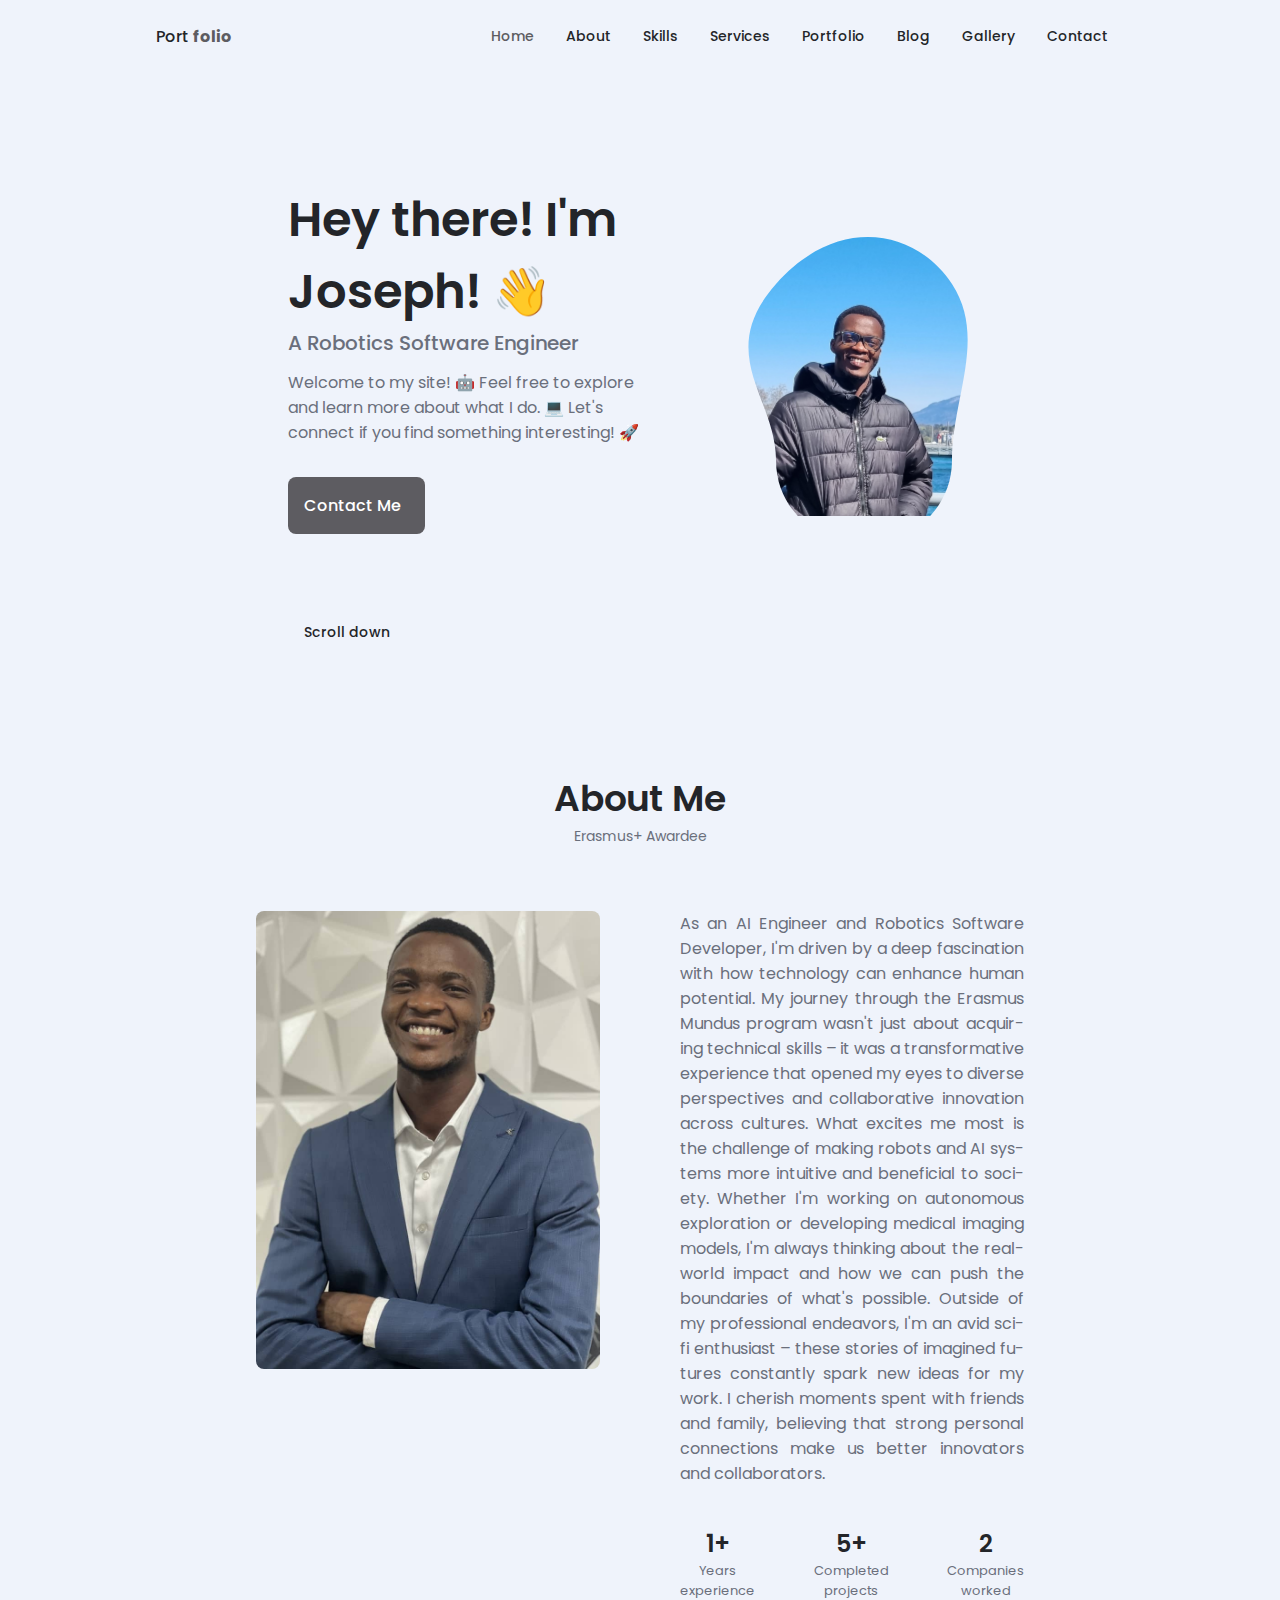
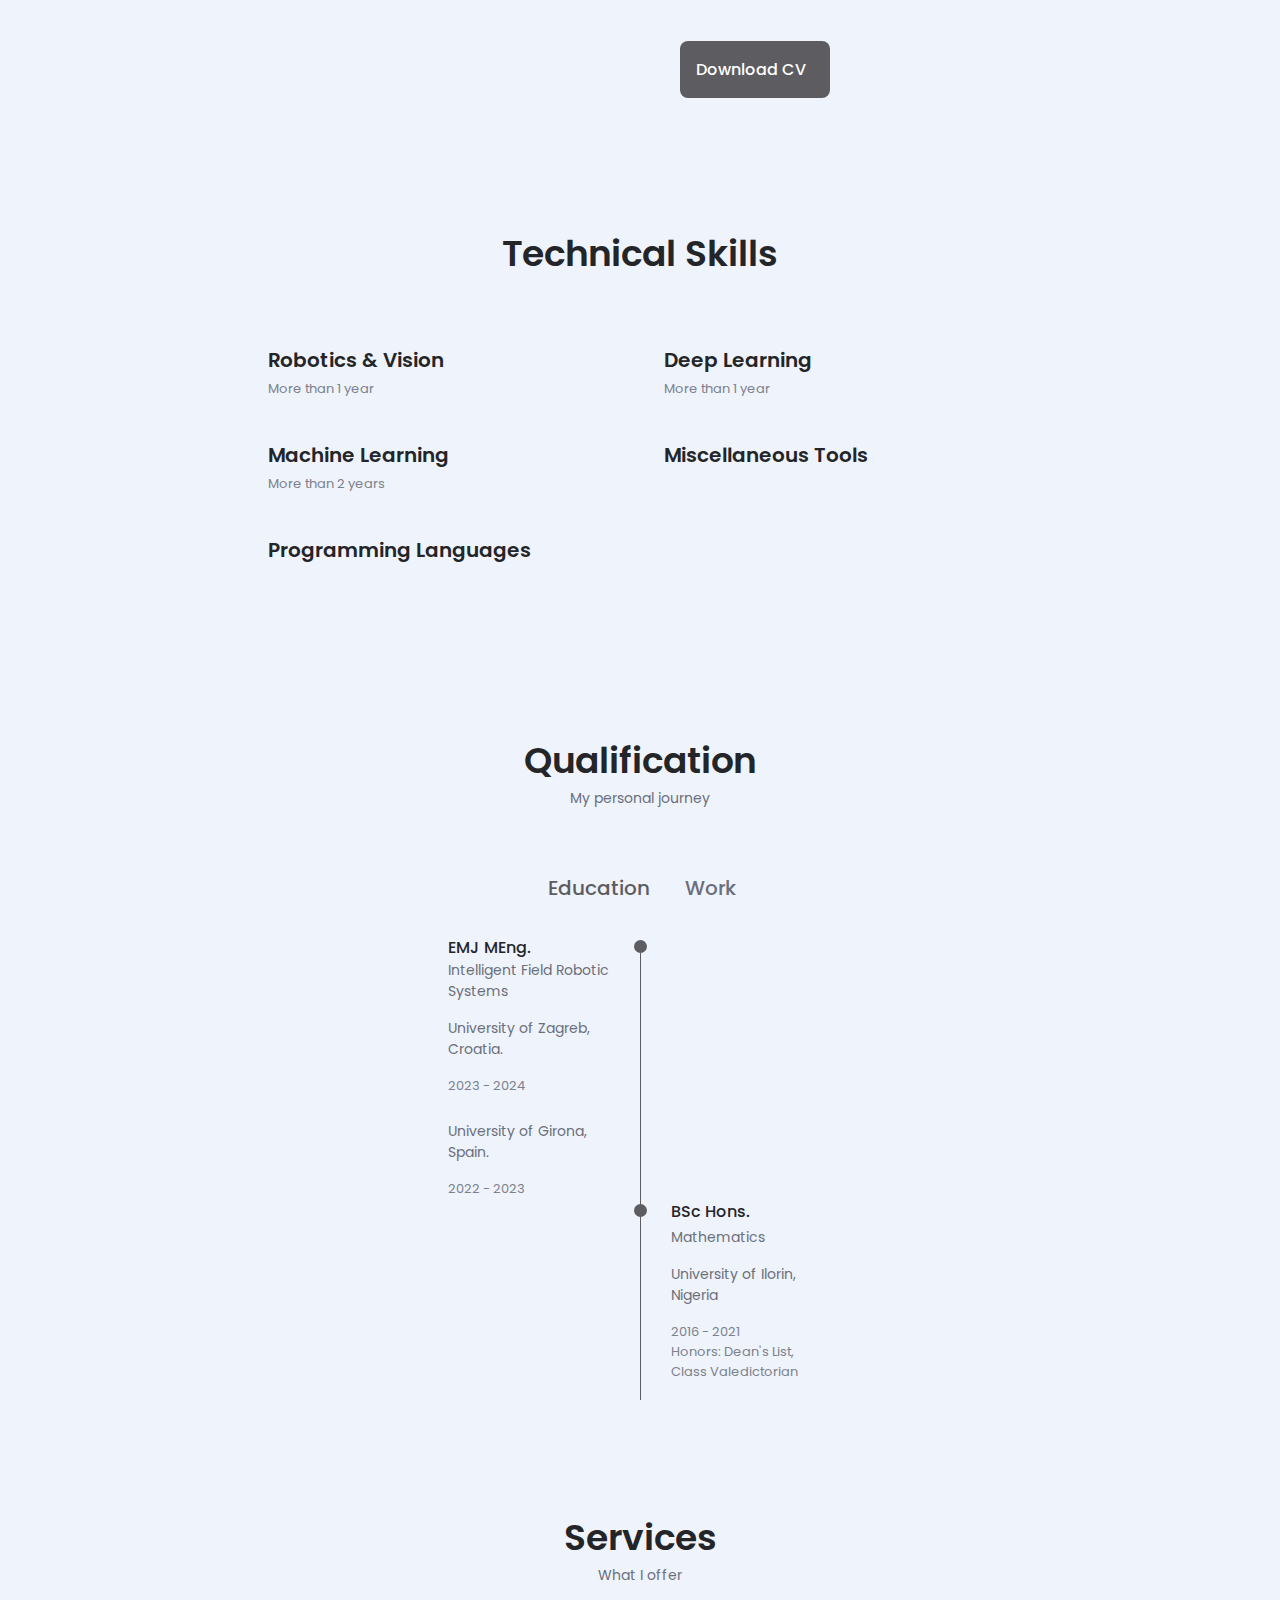
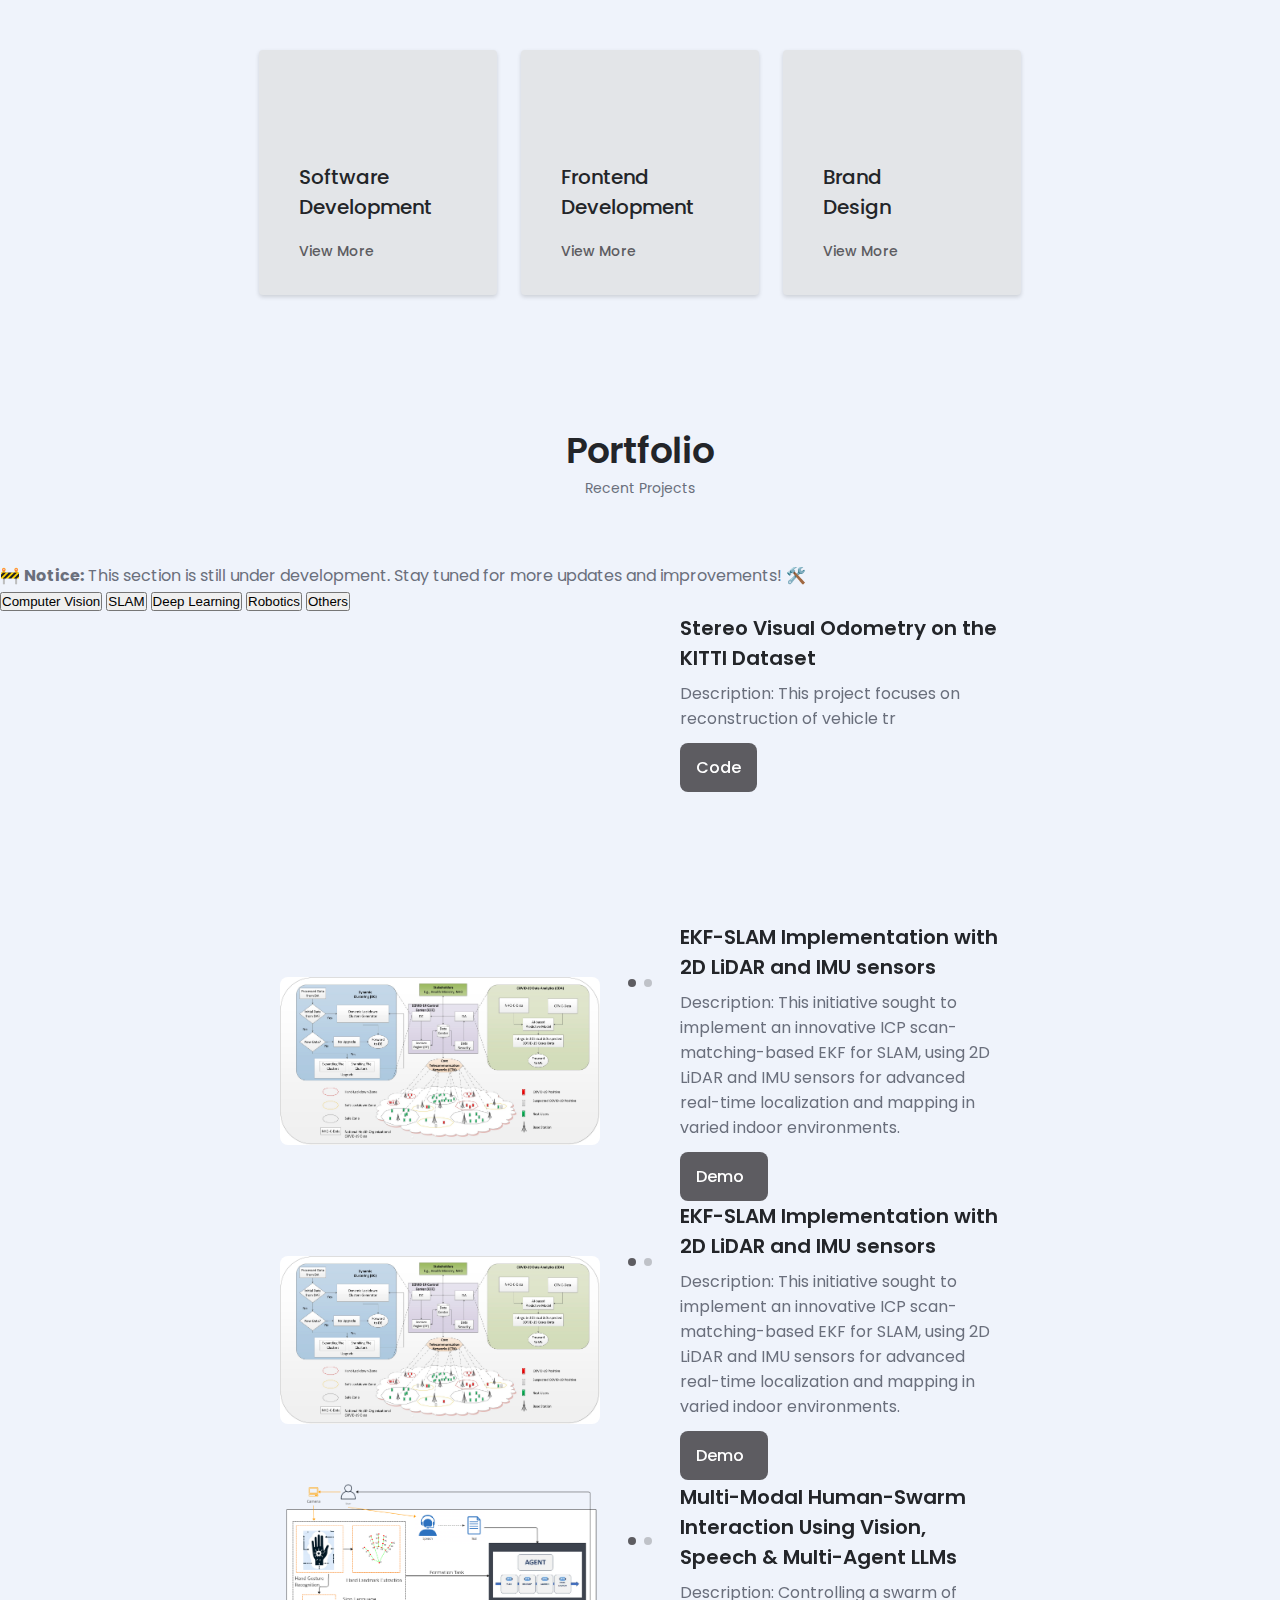
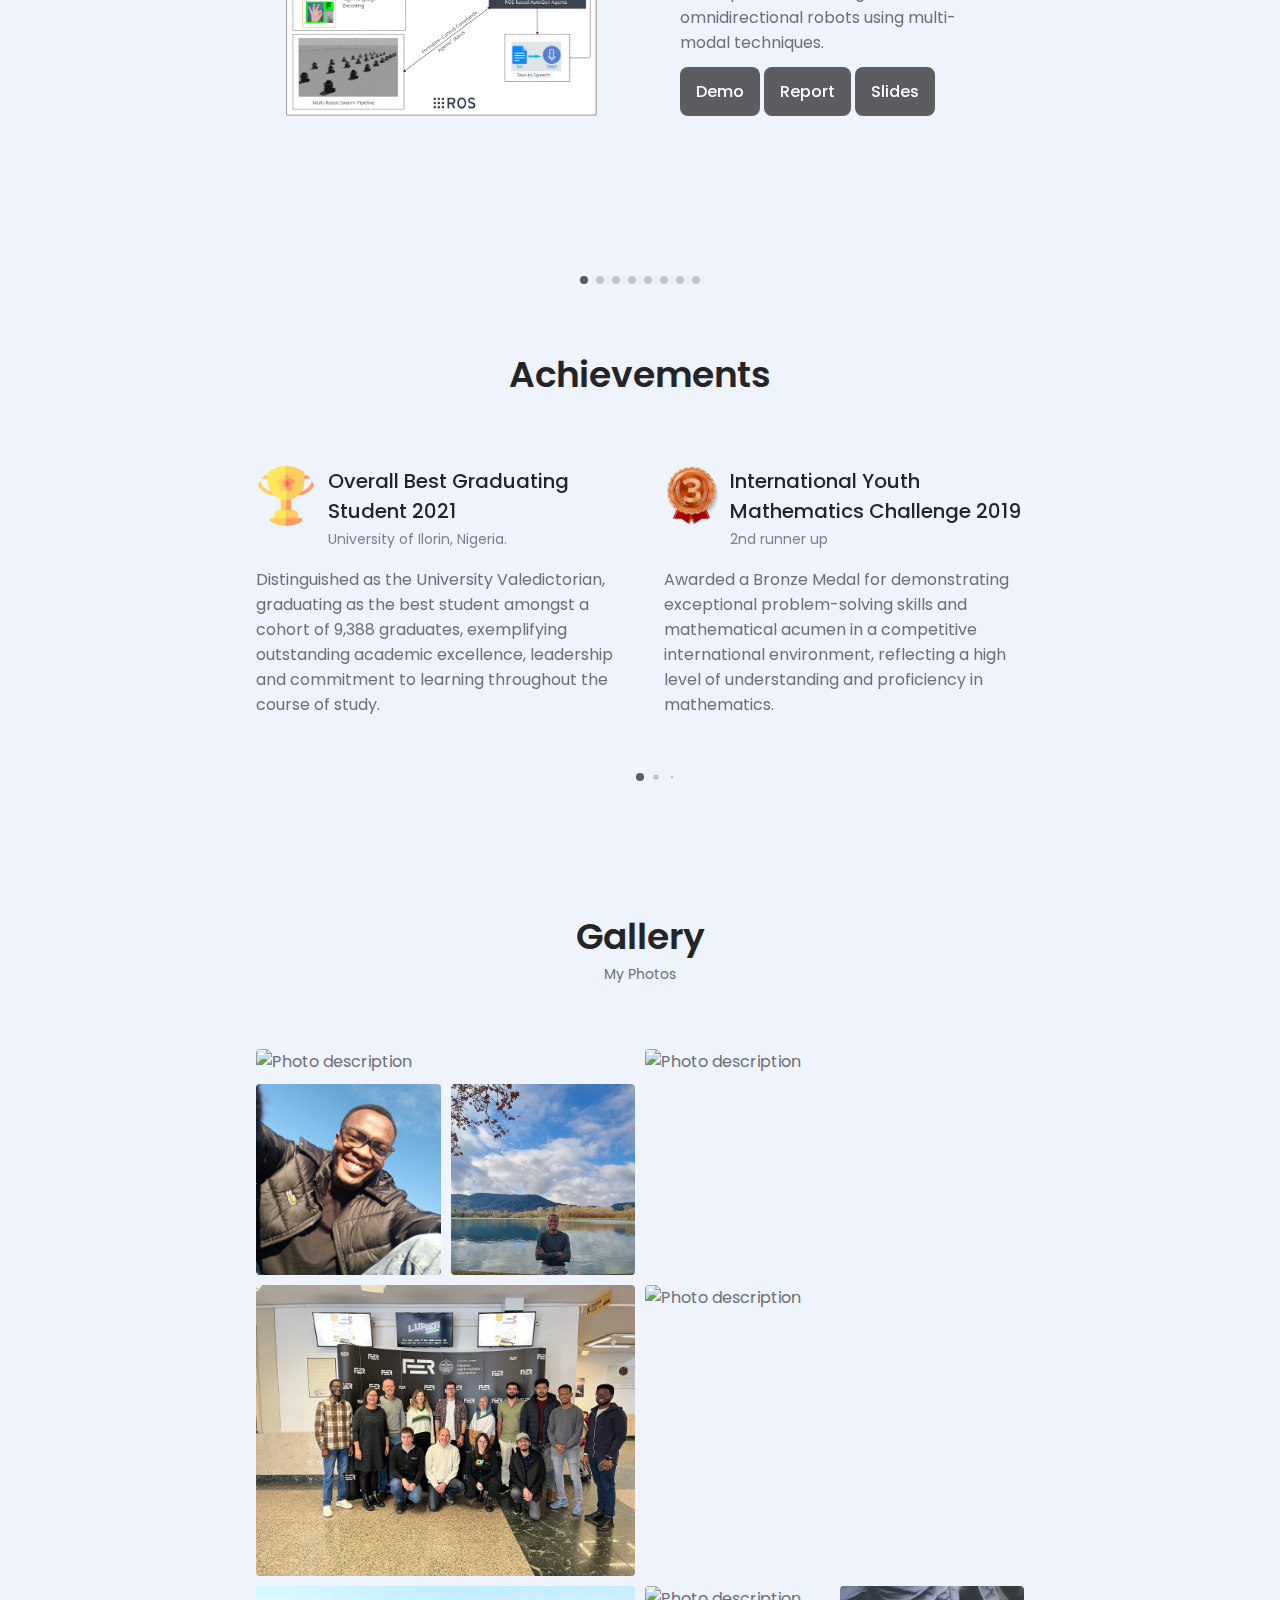
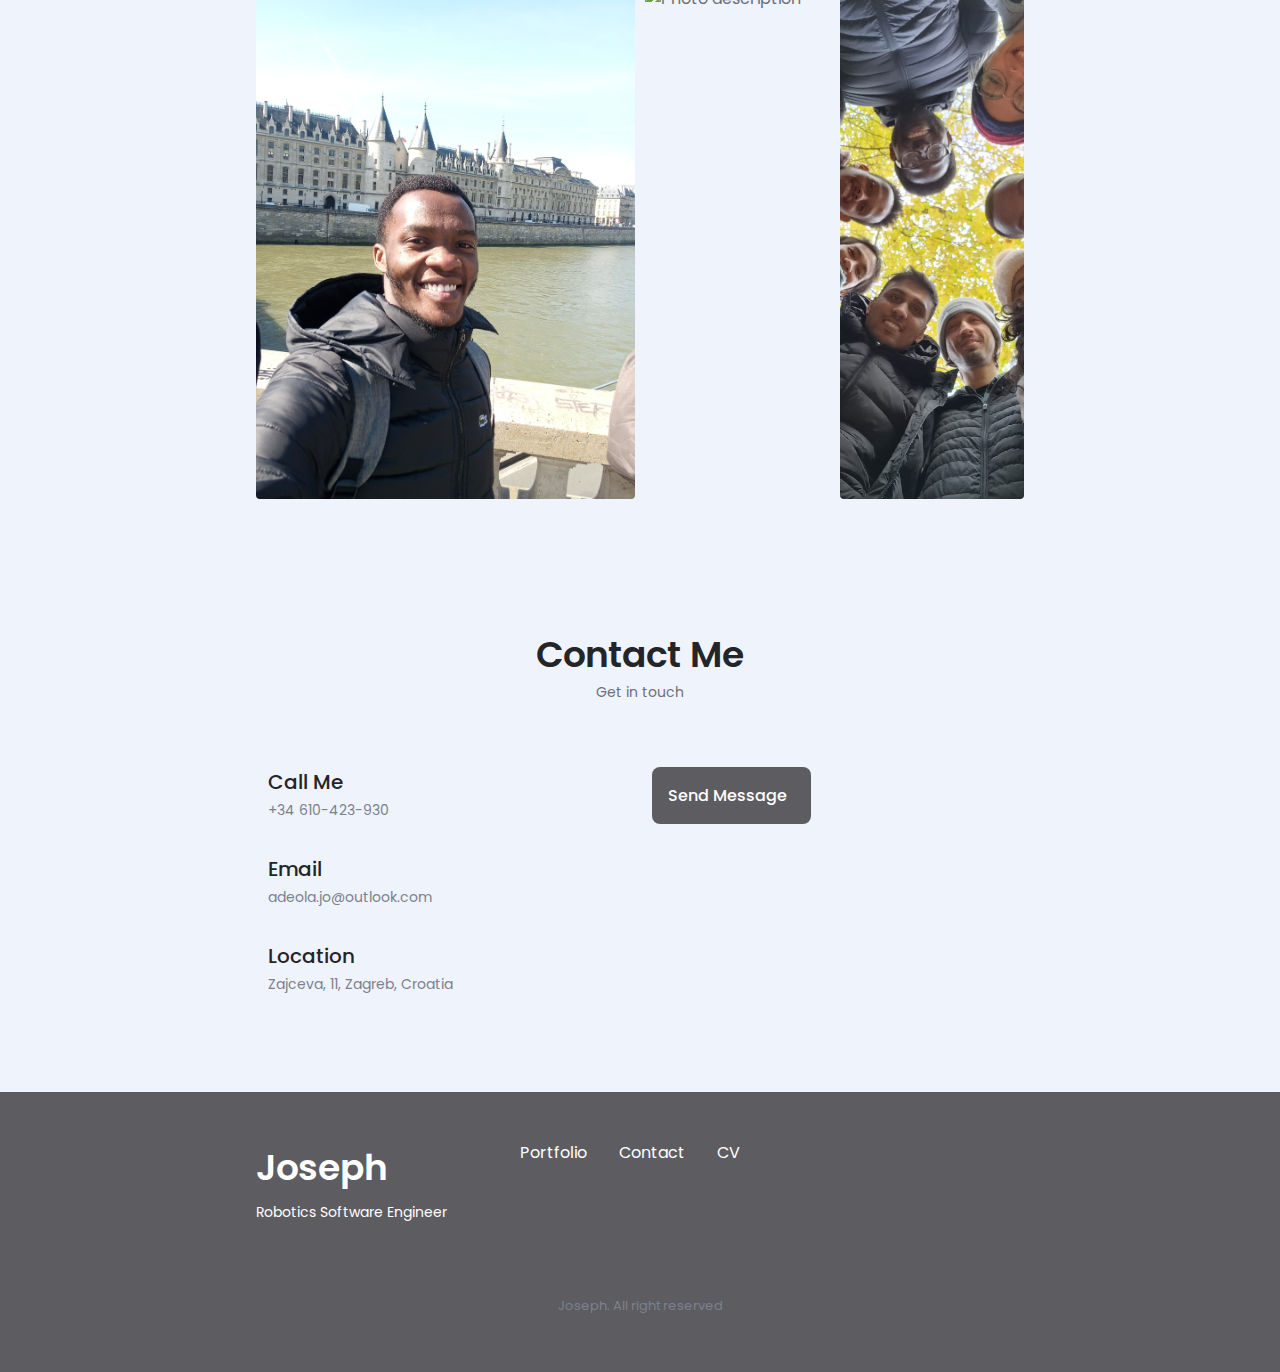
==== commit b16775e9: "updated" ====
--- a/index.html
+++ b/index.html
@@ -884,6 +884,7 @@
       <section class="portfolio section" id="portfolio">
         <h2 class="section__title">Portfolio</h2>
         <span class="section__subtitle">Recent Projects</span>
+        <p>🚧 <strong>Notice:</strong> This section is still under development. Stay tuned for more updates and improvements! 🛠️</p>
 
 
       <!-- Portfolio Tabs -->
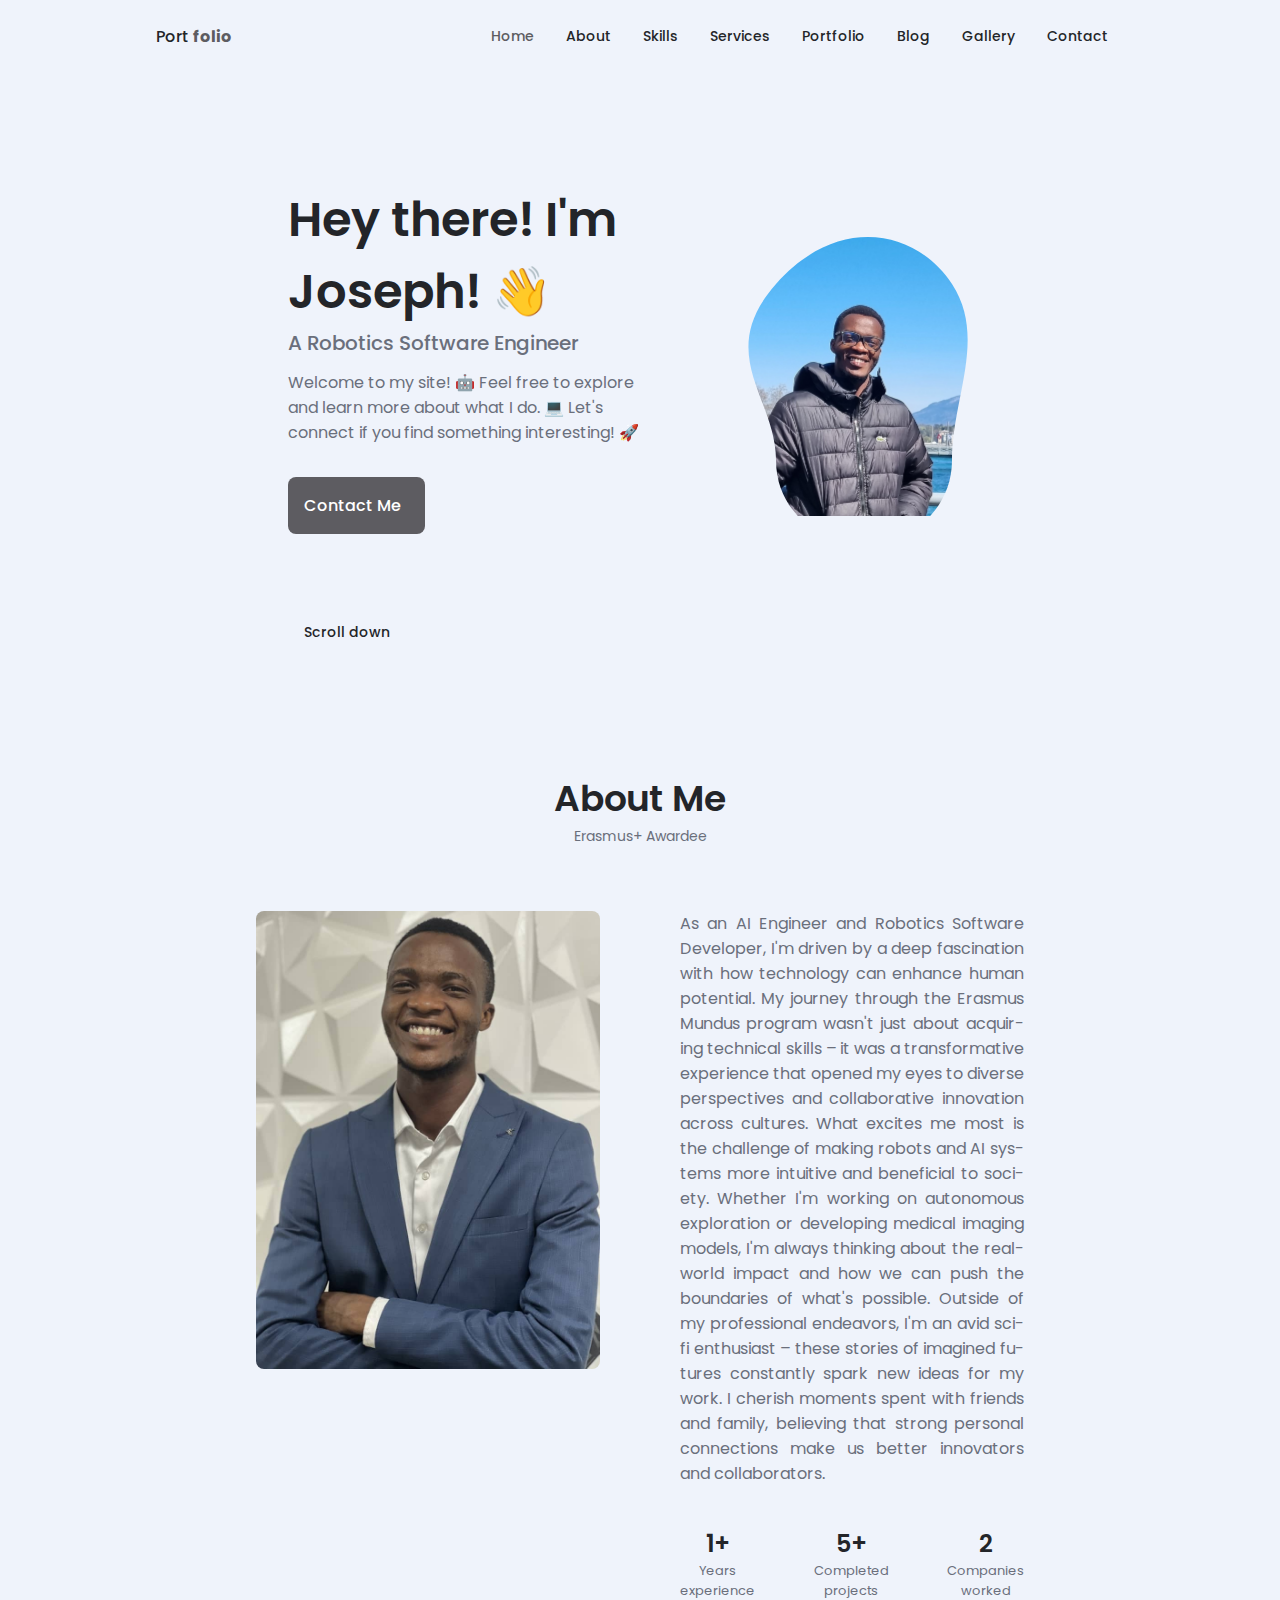
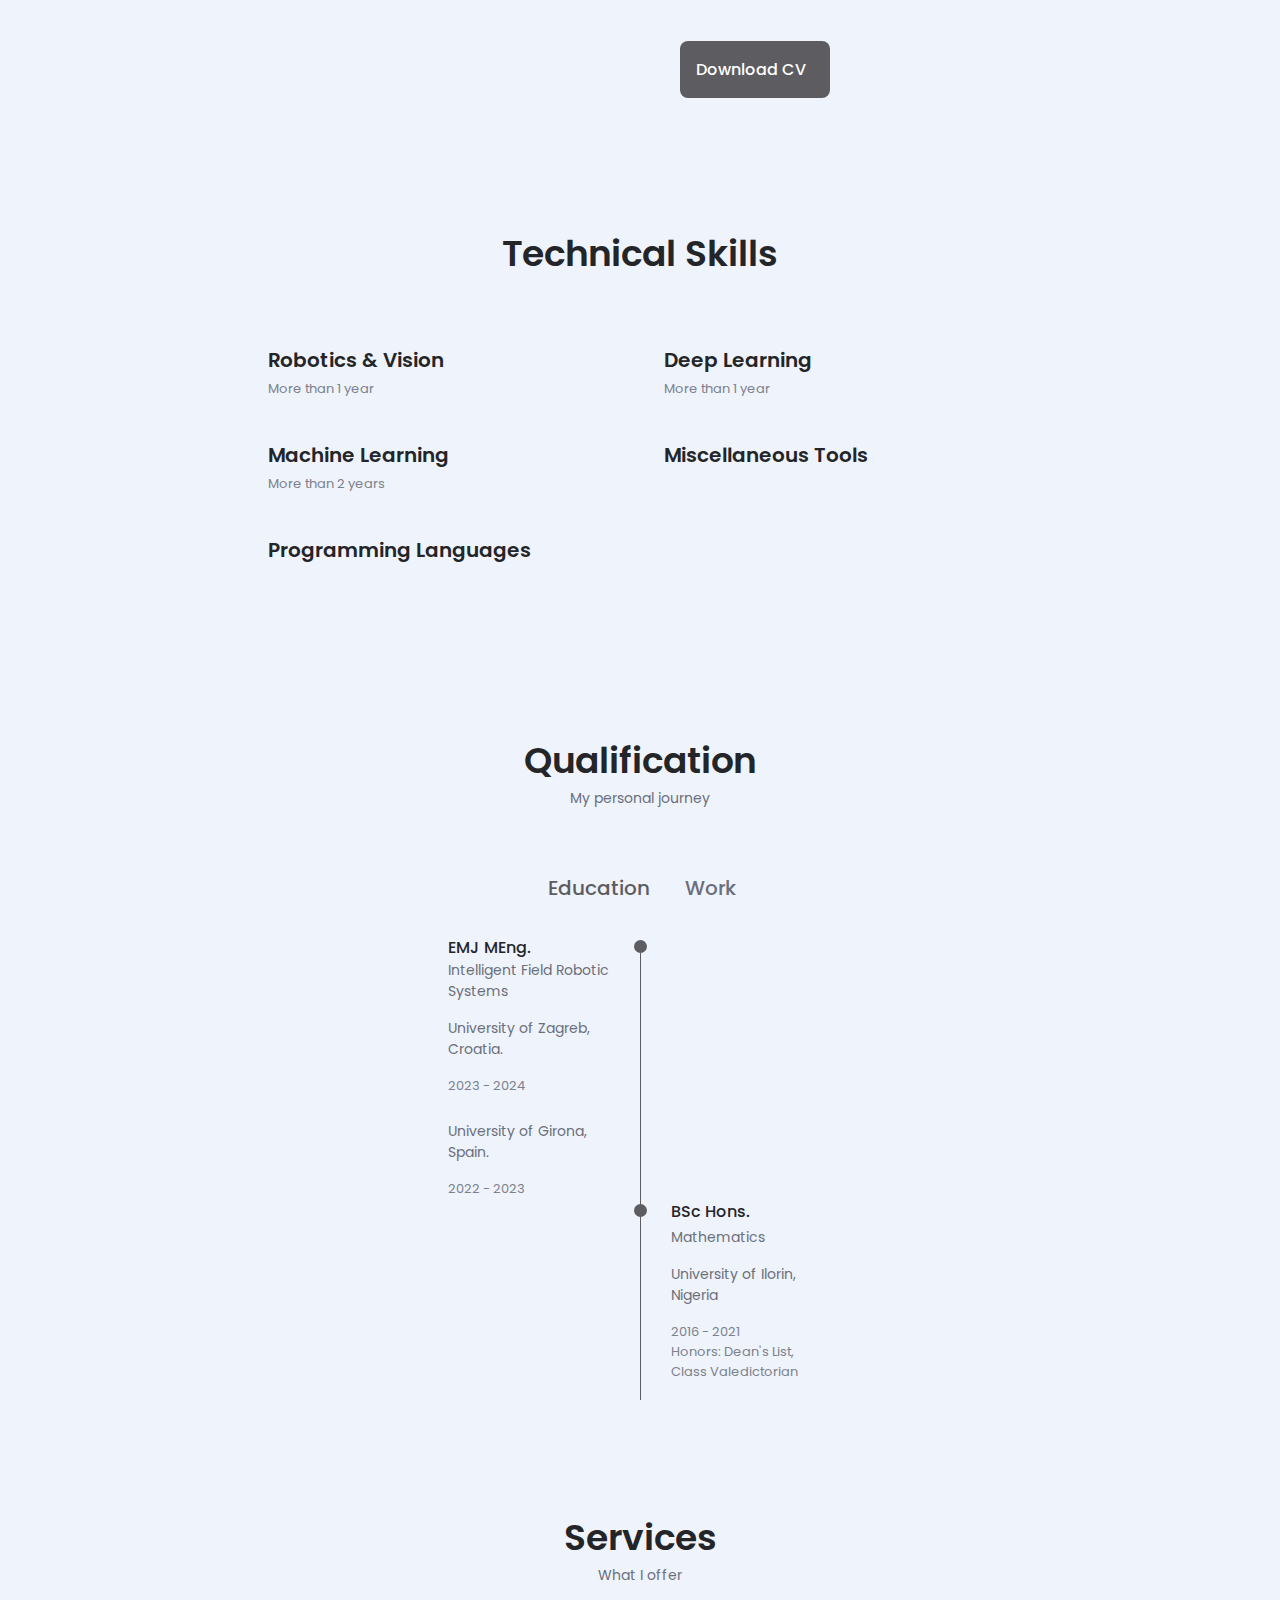
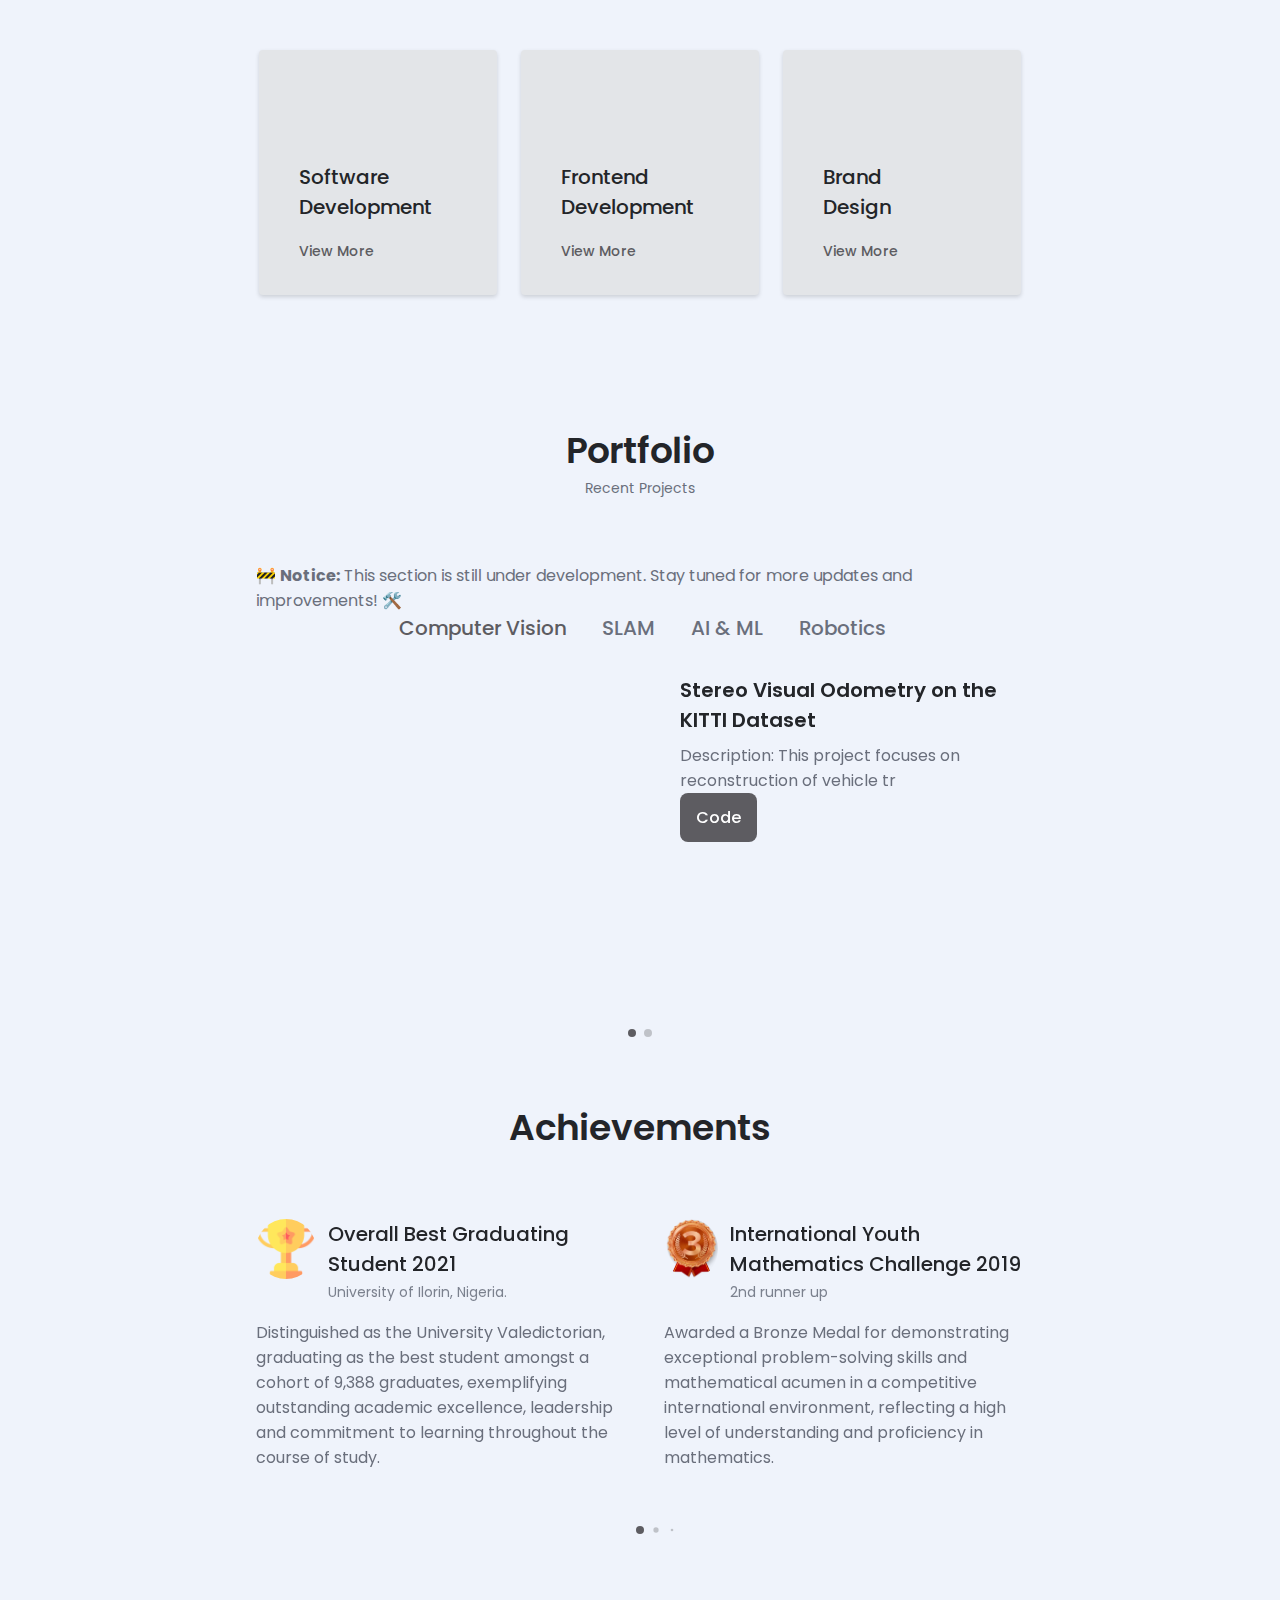
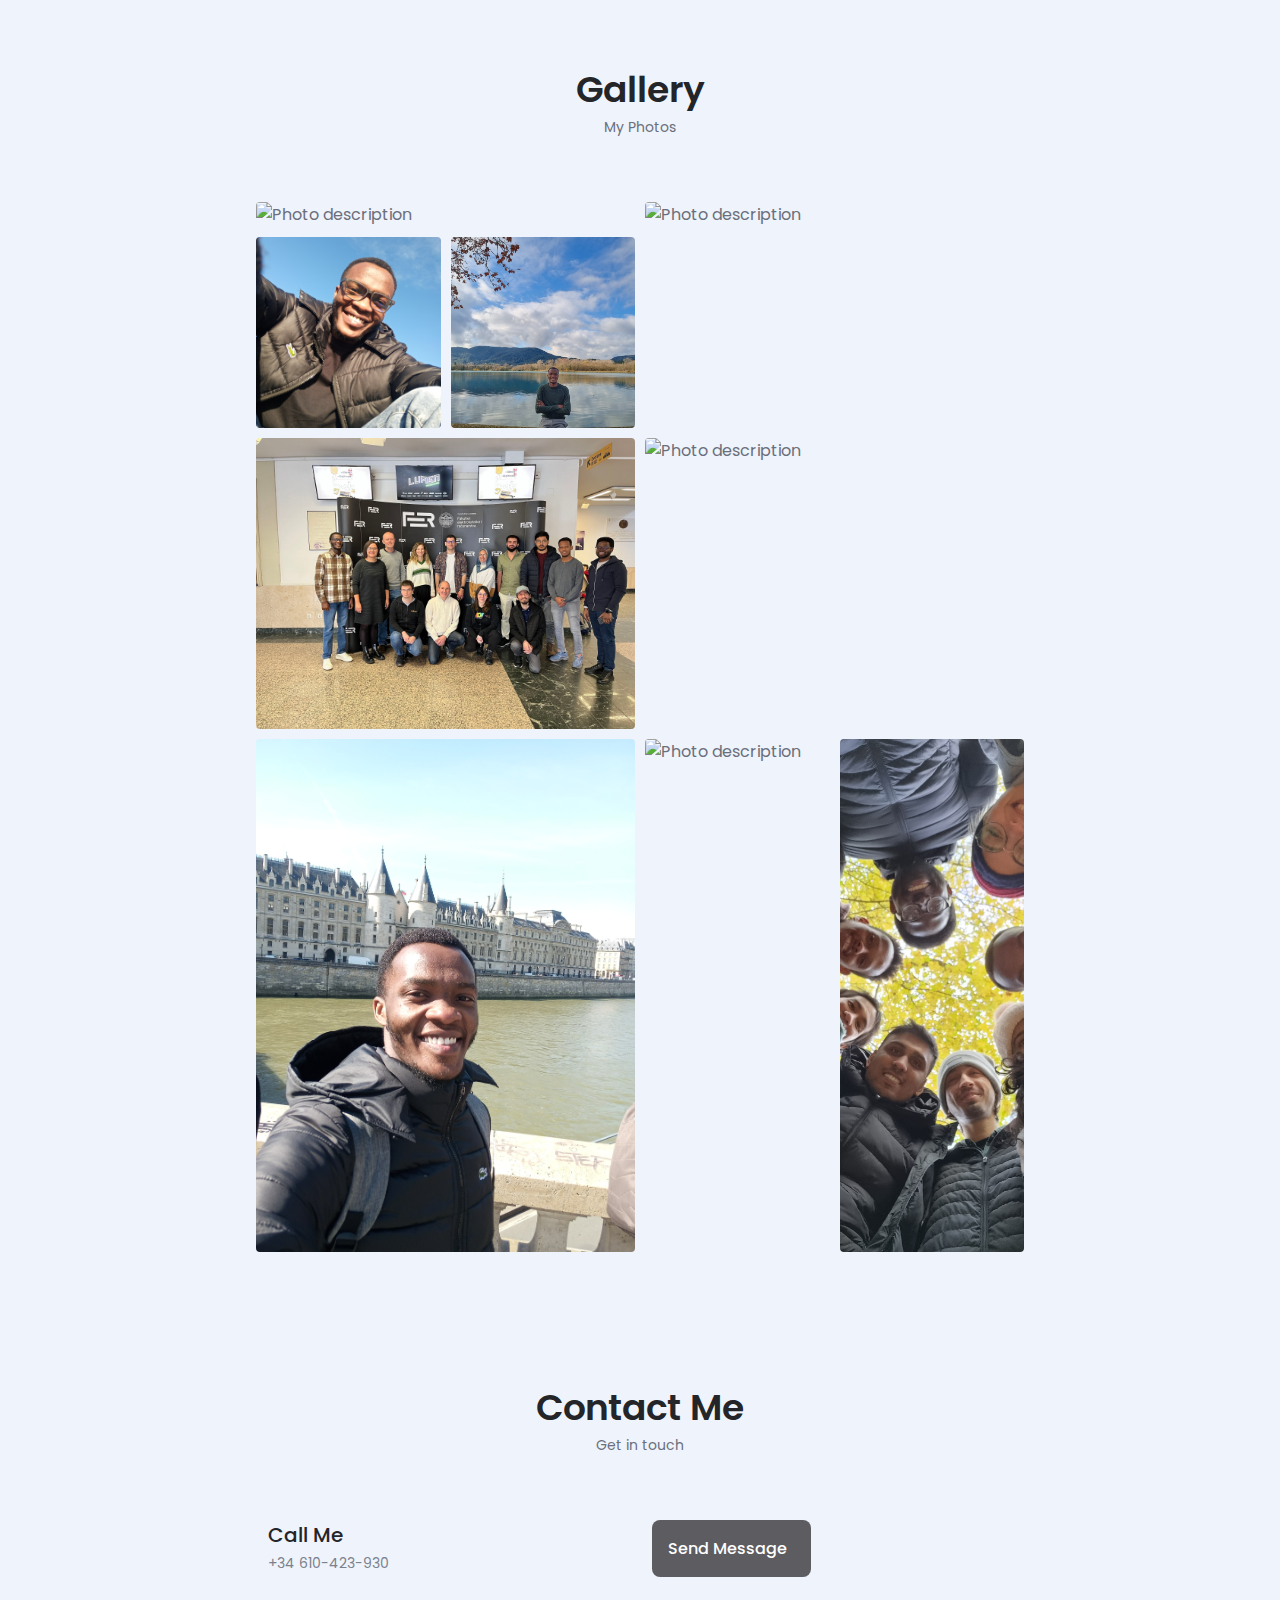
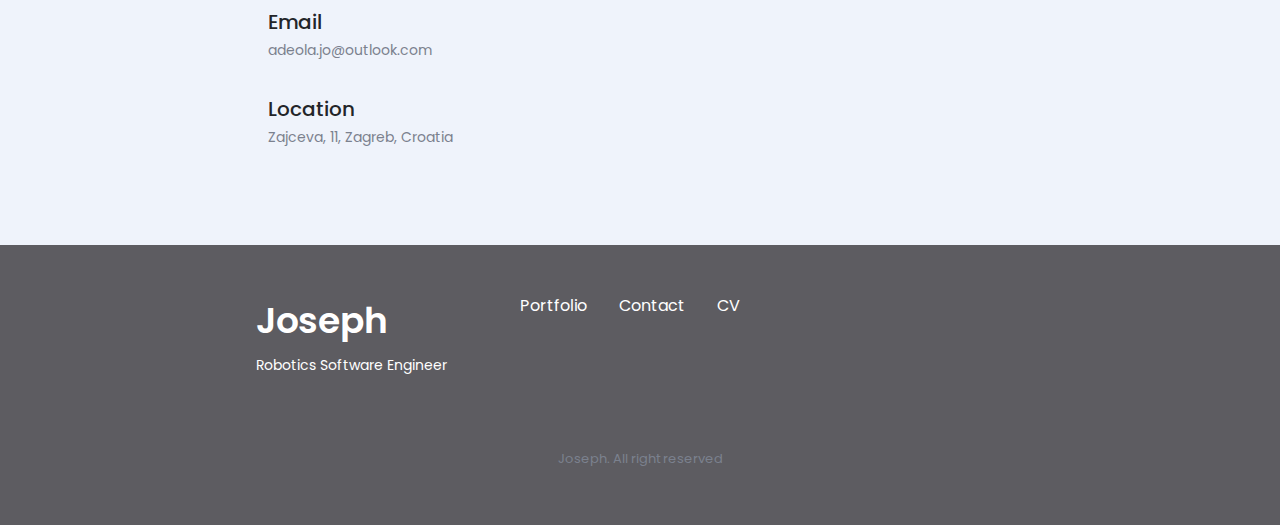
==== commit eae266f6: "updated" ====
--- a/index.html
+++ b/index.html
@@ -881,21 +881,51 @@
 
 
 
+
       <section class="portfolio section" id="portfolio">
         <h2 class="section__title">Portfolio</h2>
         <span class="section__subtitle">Recent Projects</span>
+
+
+      <!-- Portfolio Tabs. The butons used for navigation share the same style with 
+       the qualification section that's why there's some sort of repetition -->
+      <div class="qualification__container container">
         <p>🚧 <strong>Notice:</strong> This section is still under development. Stay tuned for more updates and improvements! 🛠️</p>
 
-
-      <!-- Portfolio Tabs -->
-      <div class="portfolio__tabs">
-        <button onclick="showContent('cv-projects')" class="portfolio__tab portfolio__tab--active" >Computer Vision</button>
-        <button onclick="showContent('slam-projects')" class="portfolio__tab">SLAM</button>
-        <button onclick="showContent('dl-projects')" class="portfolio__tab">Deep Learning</button>
-        <button onclick="showContent('robotics')" class="portfolio__tab">Robotics</button>
-        <button onclick="showContent('robotics-projects')" class="portfolio__tab">Others</button>
-
-      </div>
+          <div class="qualification__tabs">
+            <div class="qualification__button button--flex qualification__active" onclick="showContent('cv-projects')">
+              <i class="uil uil-desktop qualification__icon"></i>
+              Computer Vision
+            </div>
+            <div class="qualification__button button--flex" onclick="showContent('slam-projects')">
+              <i class="uil uil-map qualification__icon"></i>
+              SLAM
+            </div>
+            <div class="qualification__button button--flex" onclick="showContent('dl-projects')">
+              <i class="uil uil-brain qualification__icon"></i>
+              AI & ML
+            </div>
+            <div class="qualification__button button--flex" onclick="showContent('robotics')">
+              <i class="uil uil-robot qualification__icon"></i>
+              Robotics
+            </div>
+
+<!--             
+            <div class="qualification__button button--flex" onclick="showContent('robotics-projects')">
+              <i class="uil uil-apps qualification__icon"></i>
+              Others
+            </div> -->
+          </div>
+        </div>
+
+
+      <!-- <div class="qualification__tabs">
+        <button onclick="showContent('cv-projects')" class="qualification__button button--flex qualification__active" >Computer Vision</button>
+        <button onclick="showContent('slam-projects')" class="qualification__button button--flex qualification__active">SLAM</button>
+        <button onclick="showContent('dl-projects')" class="qualification__button button--flex qualification__active">Deep Learning</button>
+        <button onclick="showContent('robotics')" class="qualification__button button--flex qualification__active">Robotics</button>
+        <button onclick="showContent('robotics-projects')" class="qualification__button button--flex qualification__active">Others</button>
+      </div> -->
 
       <!-- <div class="portfolio__tabs">
         <a href="javascript:void(0);" onclick="showContent('cv-projects');" class="portfolio__tab portfolio__tab--active">Computer Vision</a>
--- a/assets/css/styles.css
+++ b/assets/css/styles.css
@@ -809,7 +809,7 @@
 
 
 /*==================== PORTFOLIO ====================*/
-.portfolio__container {
+/* .portfolio__container {
   overflow: initial;
 }
 
@@ -866,7 +866,206 @@
 .swiper-button-next,
 .swiper-pagination-bullet {
   outline: none;
-}
+} */
+
+
+
+/* ------------------------------------------------- THE NEW PORTFOLIO SECTION I AM CURRENTLY EDITING ------------------------------------- */
+/* Portfolio Section */
+/* .portfolio__tabs {
+  display: flex;
+  justify-content: center;
+  margin-bottom: 2rem;
+}
+
+.portfolio__tab {
+  padding: 1rem 2rem;
+  margin: 0 0.5rem;
+  background-color: var(--first-color);
+  color: #fff;
+  border: none;
+  cursor: pointer;
+  transition: background-color 0.3s;
+}
+
+.portfolio__tab:hover,
+.portfolio__tab--active {
+  background-color: var(--first-color-alt);
+} */
+
+/* .portfolio__content {
+  display: none;
+}
+
+.portfolio__content--active {
+  display: block;
+}
+
+ */
+
+
+
+ /* ------------------THE NEW PORTFOLIO IN PROGRESS ---------------------------------------- */
+ /*==================== PORTFOLIO ====================*/
+.portfolio__container {
+  overflow: initial;
+}
+
+
+.portfolio__content {
+  padding: 0 1.5rem;
+}
+
+.portfolio__img {
+  width: 265px;
+  border-radius: .5rem;
+  justify-self: center;
+}
+
+.portfolio__title {
+  font-size: var(--h3-font-size);
+  margin-bottom: var(--mb-0-5);
+}
+
+.portfolio__title:hover {
+  color: var(--first-color);
+}
+
+.portfolio__button:hover .button__icon {
+  transform: translateX(0.25rem);
+}
+
+.swiper-button-prev::after,
+.swiper-button-next::after {
+  content: '';
+}
+
+.swiper-portfolio-icon {
+  font-size: 2rem;
+  color: var(--first-color);
+}
+
+.swiper-button-prev {
+  left: -.5rem;
+}
+
+.swiper-button-next {
+  right: -.5rem;
+}
+
+.swiper-container-horizontal > .swiper-pagination-bullets {
+  bottom: -2.5rem;
+}
+
+.swiper-pagination-bullet-active {
+  background-color: var(--first-color);
+}
+
+.swiper-button-prev,
+.swiper-button-next,
+.swiper-pagination-bullet {
+  outline: none;
+}
+
+/* Portfolio Section */
+.portfolio__tabs {
+  display: flex;
+  justify-content: center;
+  margin-bottom: 2rem;
+}
+
+.portfolio__tab {
+  padding: 0.5rem 0.5rem;
+  margin: 0 0.5rem;
+  /* background-color: var(--body-color); */
+  background-color: var(--first-color);
+  color: var(--second-color);
+
+  font-weight: bolder;
+  font-size: var(--h3-font-size);
+
+  /* color: #fff; */
+  color: var(--title-color);
+  border: none;
+  cursor: pointer;
+  transition: background-color 0.3s;
+}
+
+
+
+
+
+/* .portfolio__tab {
+  display: flex;
+  flex-direction: column;
+  align-items: center;
+  font-size: var(--small-font-size);
+  color: var(--title-color);
+  font-weight: var(--font-medium);
+}
+
+.portfolio__tab:hover {
+  color: var(--first-color);
+}
+ */
+
+ .portfolio__tab:hover {
+  /* background-color: var(--first-color); */
+  color: var(--first-color);
+  /* border-radius: 5px; */
+}
+
+.portfolio__tab--active {
+  /* color: #8CC92D; Gold color for the active tab text */
+  /* color: var(--first-color); */
+  color: var(--text-color);
+
+
+}
+.toggle-content {
+  display: none;
+}
+.tab--active {
+  /* Add your active tab styles here */
+  /* font-weight: bold; */
+  display: block !important;
+  /* For example */
+}
+
+
+
+/* TODO: IF A TAB IS CLICKED IT'S COLOR SHOULD CHANGE */
+
+
+
+/* .portfolio__tab:hover,
+.portfolio__tab--active {
+  background-color: var(--first-color-alt);
+} */
+
+/* Hide non-active categories */
+/* .hidden {
+  display: none;
+} */
+
+
+
+/* .tab-content {
+  display: none;
+}
+
+.tab-content--active {
+  display: block;
+}
+
+.tab-content:target {
+  display: block;
+}
+
+.tab-content:target ~ .tab-content--active:not(:target) {
+  display: none;
+} */
+
 
 /*==================== PROJECT IN MIND ====================*/
 .project {
@@ -1079,6 +1278,20 @@
   background-color: var(--text-color-light);
 }
 
+
+/* Fade out animation */
+.fade-out {
+  opacity: 0;
+  transition: opacity 0.5s ease-out;
+}
+
+/* Fade in animation */
+.fade-in {
+  opacity: 1;
+  transition: opacity 0.5s ease-in;
+}
+
+
 /*==================== MEDIA QUERIES ====================*/
 /* For small devices */
 @media screen and (max-width: 350px) {
@@ -1129,6 +1342,88 @@
     text-align: center;
   }
 }
+
+
+
+
+
+/* ------------------- BLOG STYLES ---------------------------- */
+/* Blog Section */
+.blog__container {
+  display: grid;
+  grid-template-columns: repeat(auto-fit, minmax(250px, 1fr));
+  gap: 2rem;
+}
+
+.blog__card {
+  background-color: #fff;
+  padding: 1.5rem;
+  border-radius: 1rem;
+  box-shadow: 0 4px 6px rgba(0, 0, 0, 0.1);
+  transition: transform 0.3s;
+}
+
+.blog__card:hover {
+  transform: translateY(-10px);
+}
+
+.blog__img {
+  width: 100%;
+  border-radius: 0.5rem;
+}
+
+.blog__title {
+  font-size: 1.5rem;
+  margin: 1rem 0;
+}
+
+.blog__description {
+  font-size: 1rem;
+  color: #666;
+  margin-bottom: 1rem;
+}
+
+.blog__button {
+  color: #fff;
+  background-color: #007bff;
+  padding: 0.5rem 1rem;
+  border-radius: 0.5rem;
+  text-decoration: none;
+}
+
+.blog__button:hover {
+  background-color: #0056b3;
+}
+
+/* Catalog Section */
+.catalog__container {
+  margin-top: 2rem;
+}
+
+.catalog__list {
+  list-style: none;
+  padding: 0;
+}
+
+.catalog__item {
+  margin: 0.5rem 0;
+}
+
+.catalog__item a {
+  color: #007bff;
+  text-decoration: none;
+  font-size: 1.2rem;
+}
+
+.catalog__item a:hover {
+  text-decoration: underline;
+}
+
+
+
+
+
+
 
 /* For medium devices */
 @media screen and (min-width: 568px) {
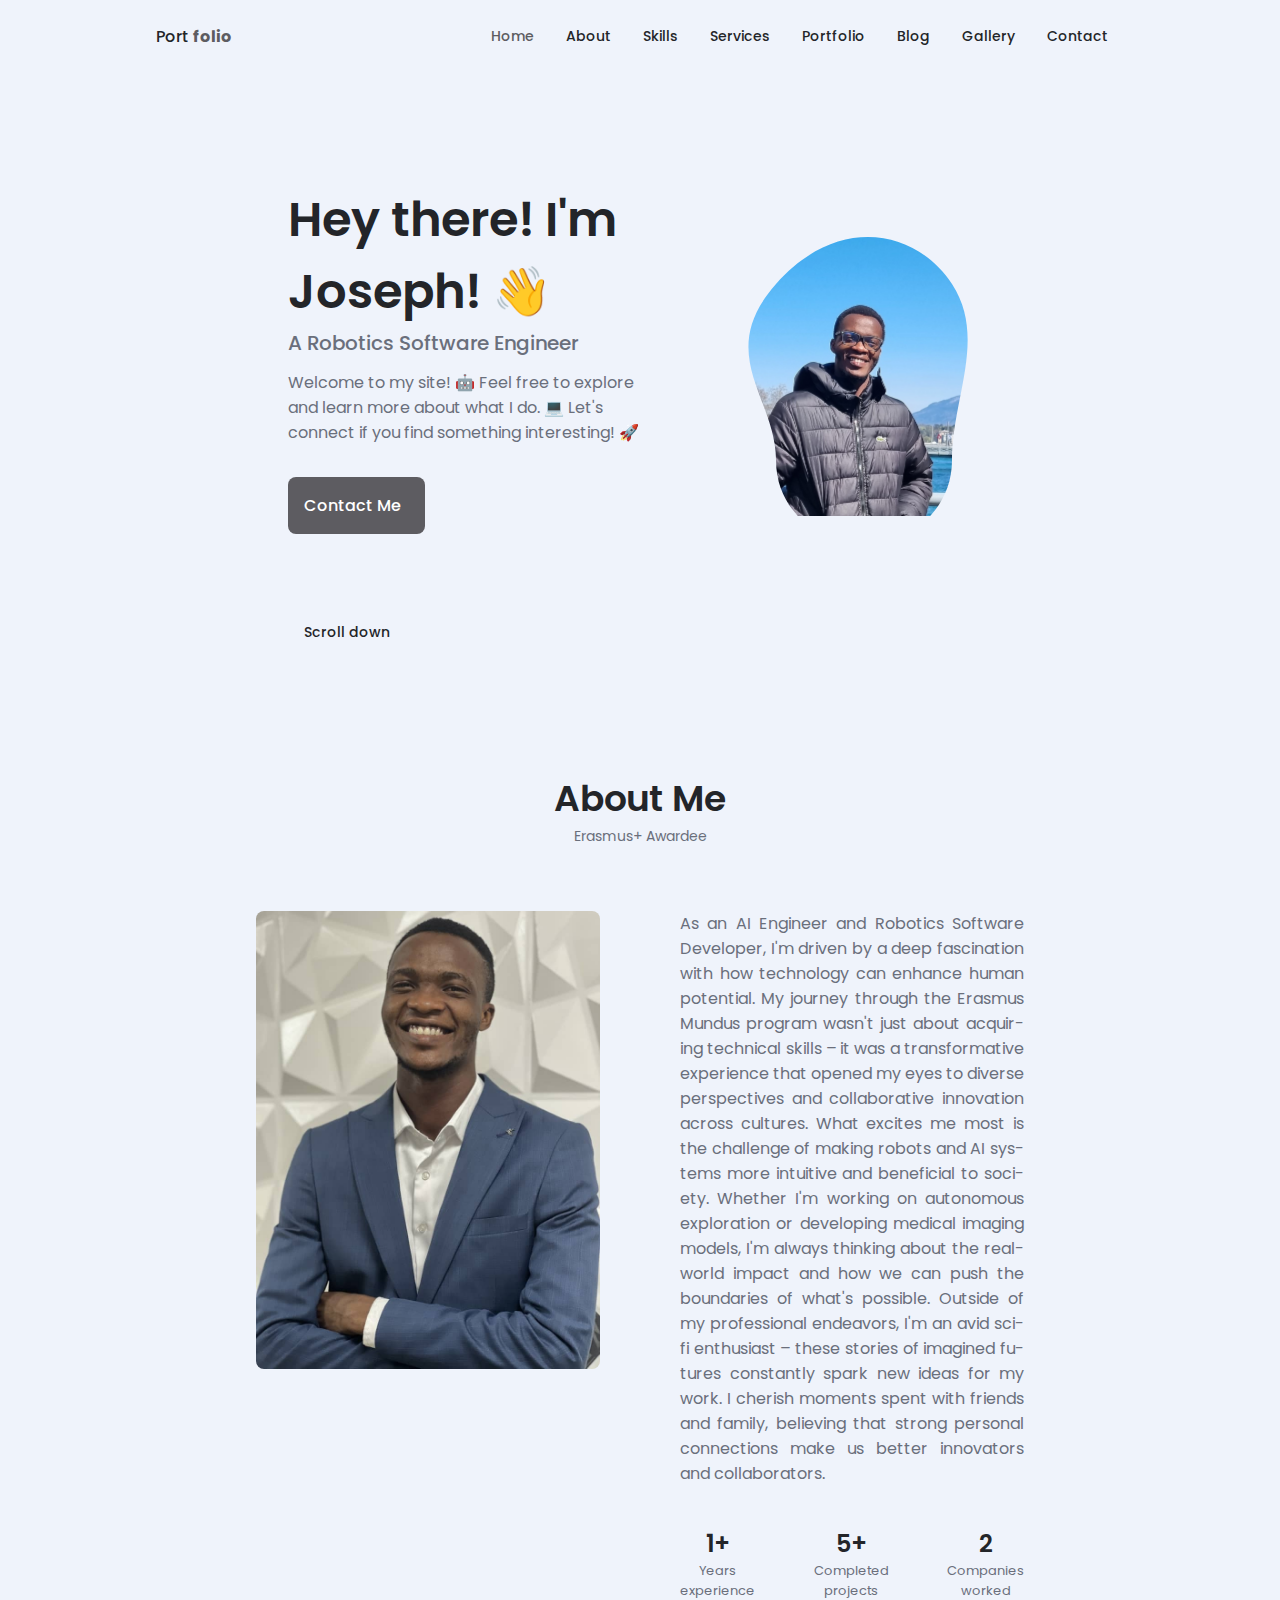
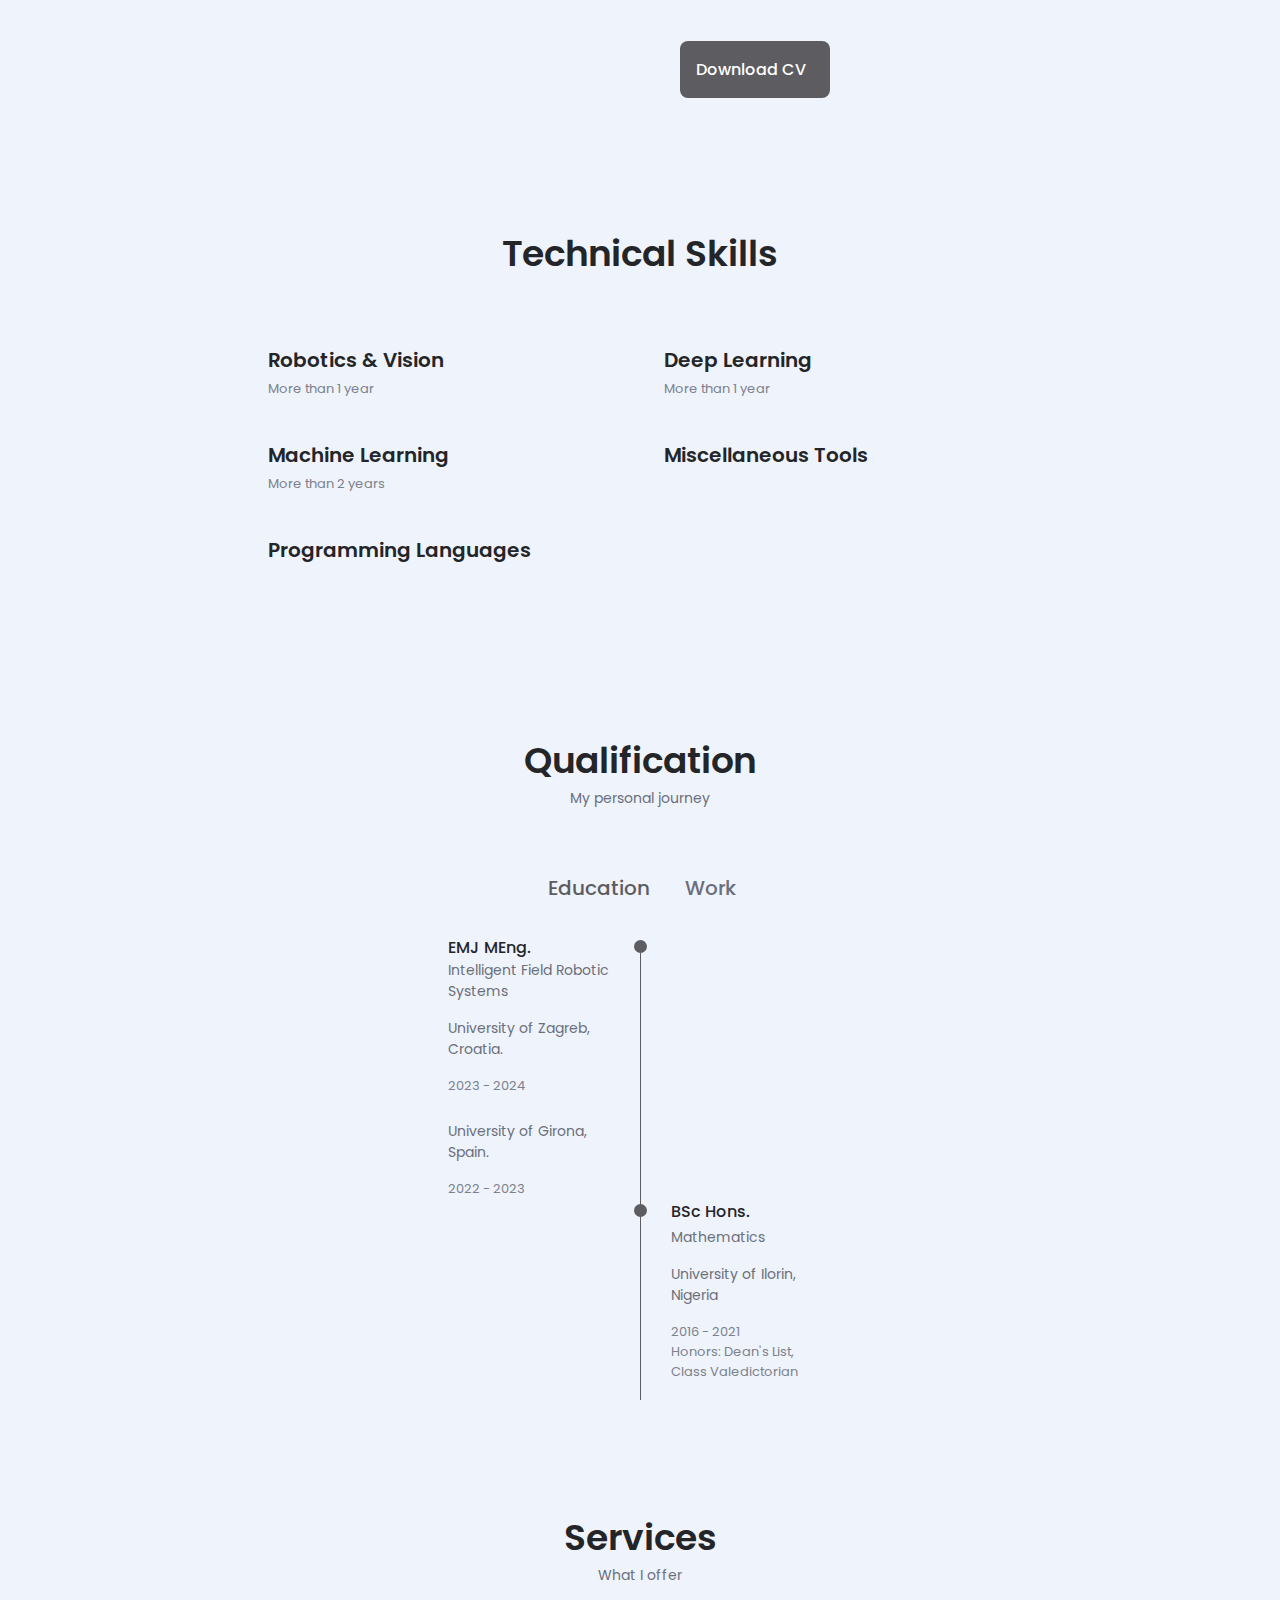
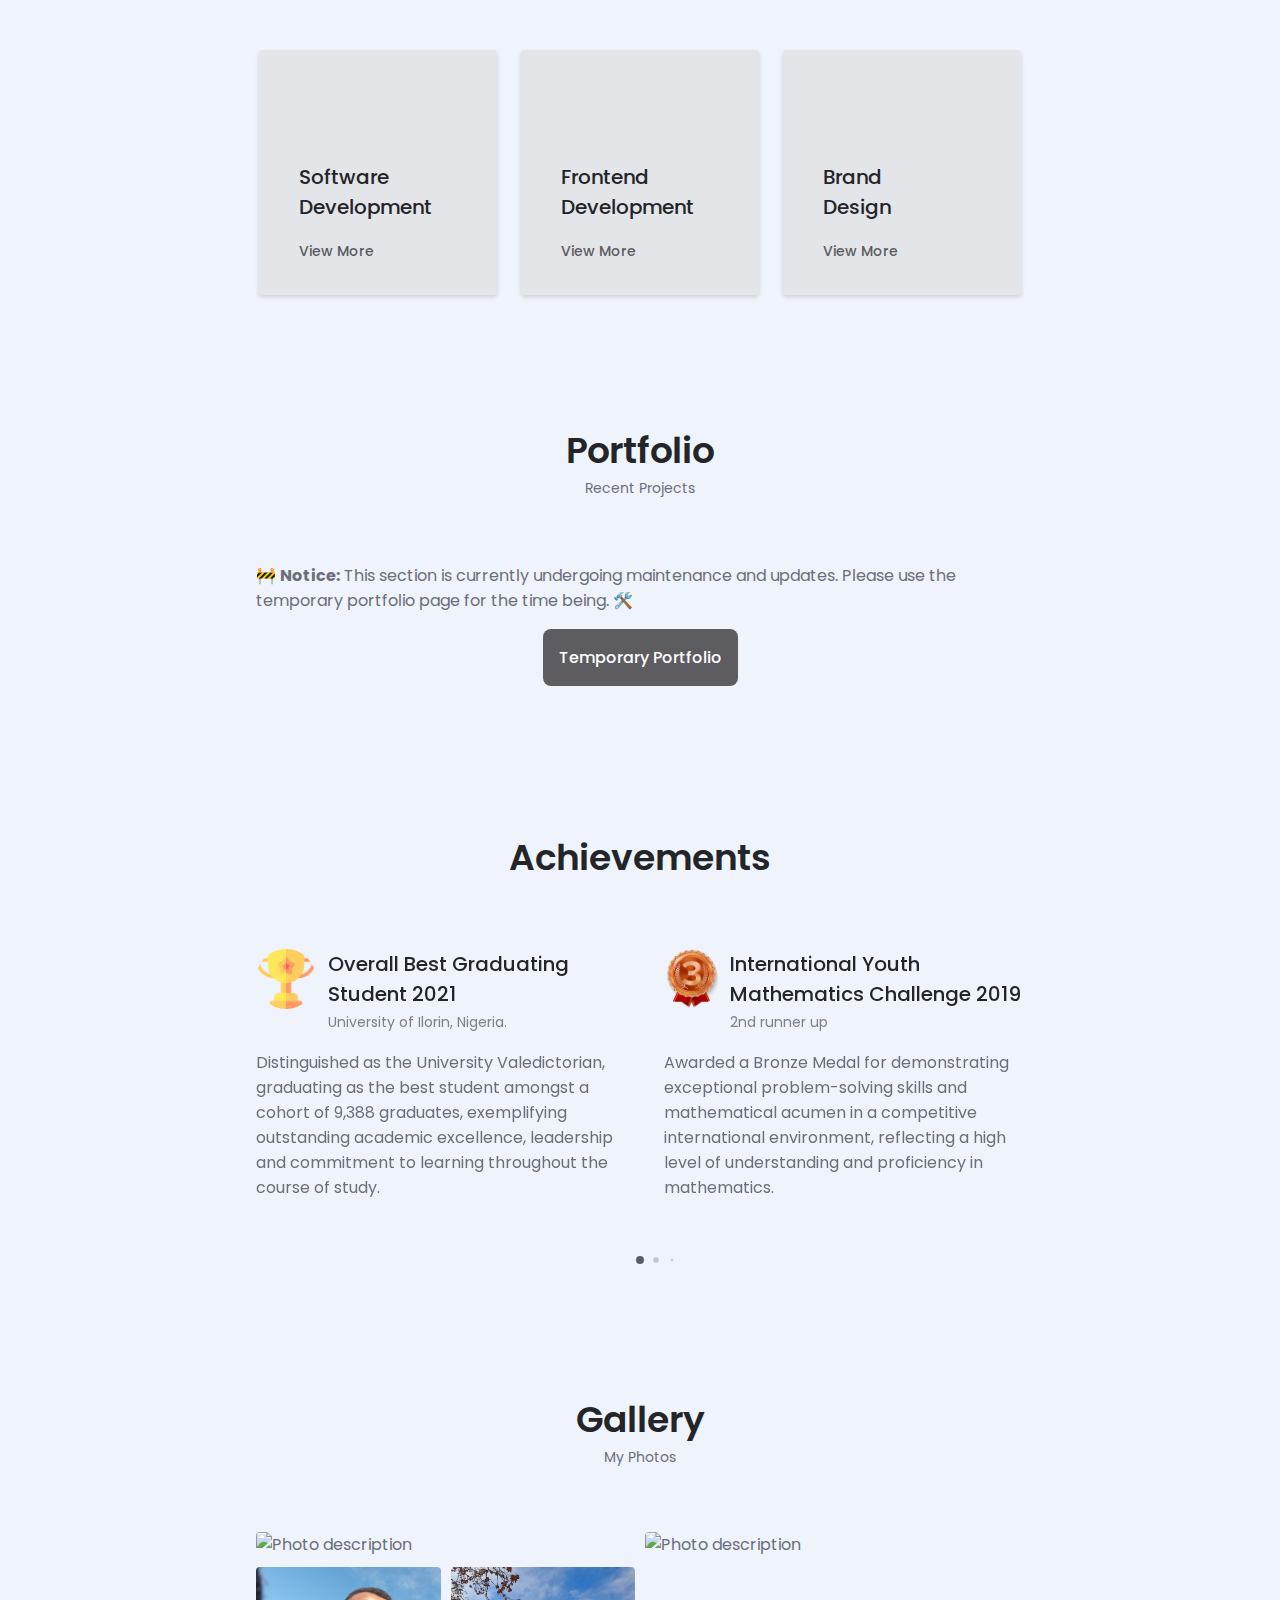
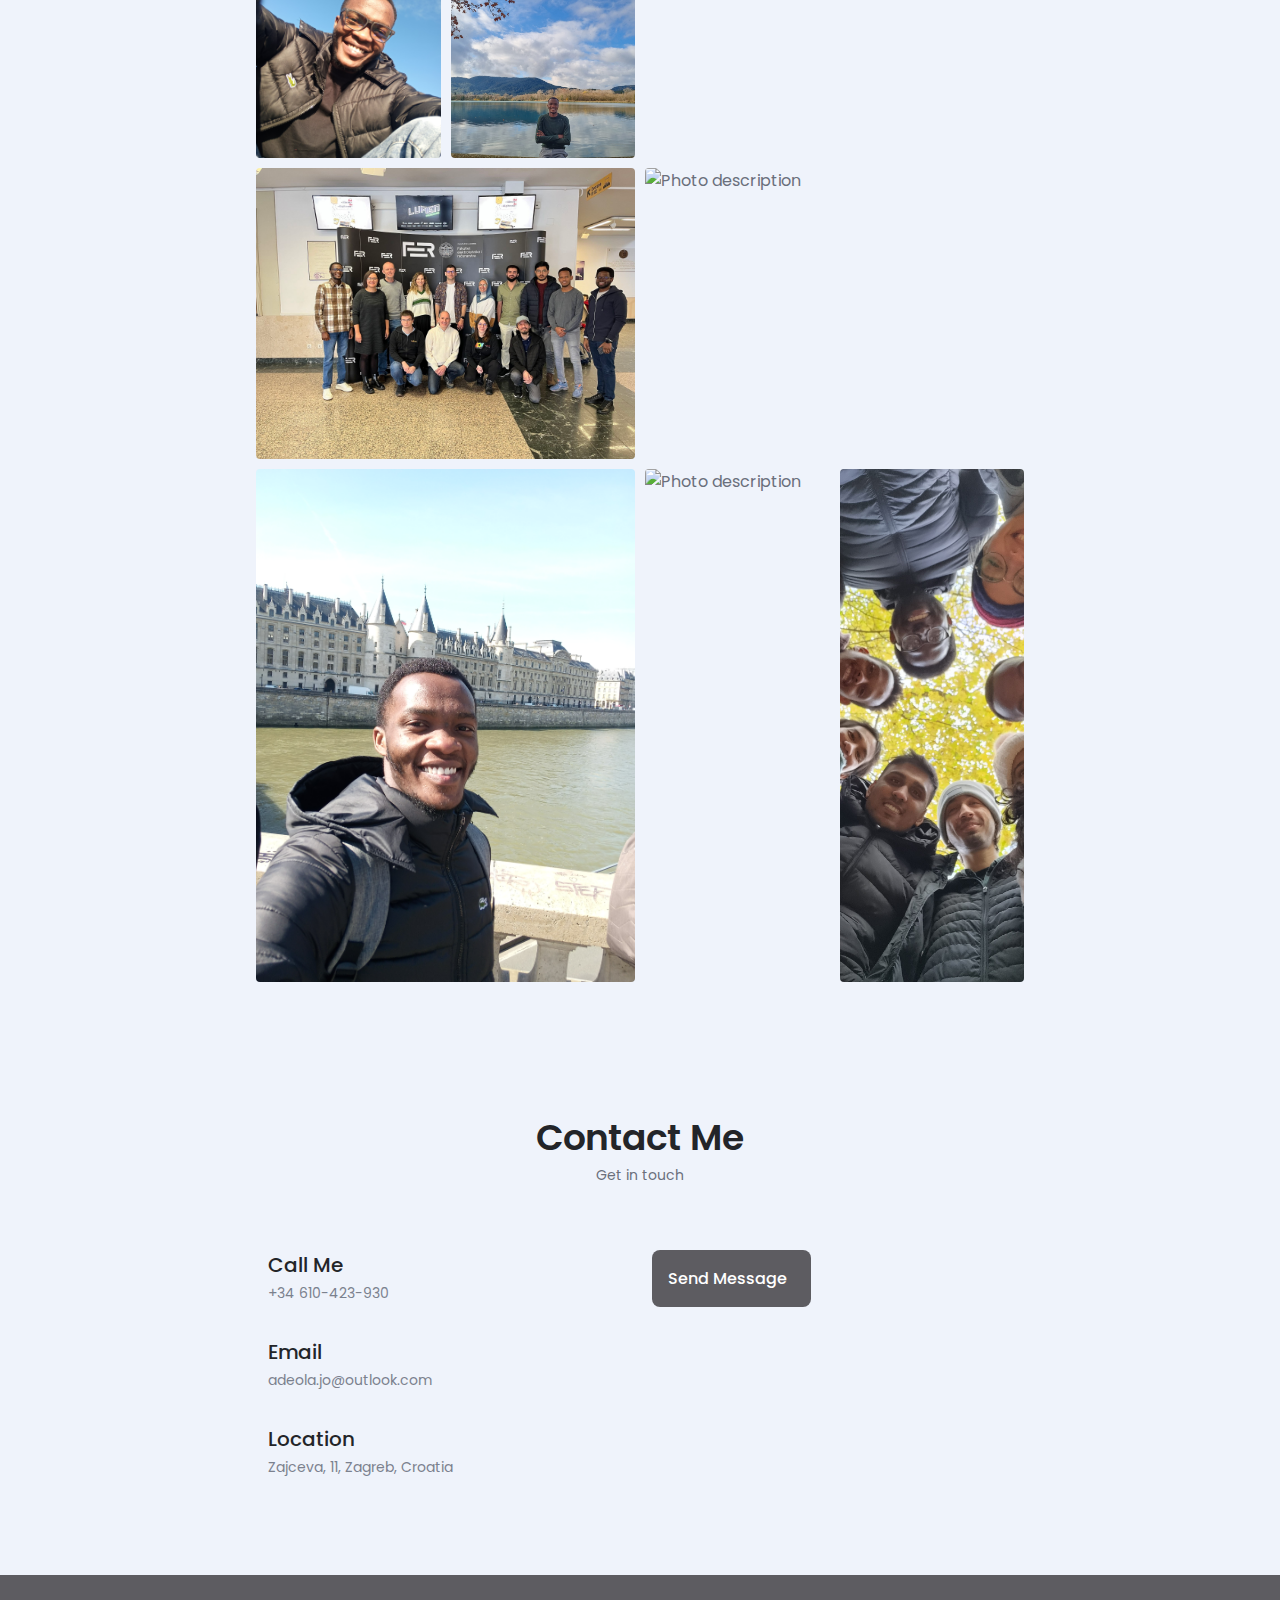
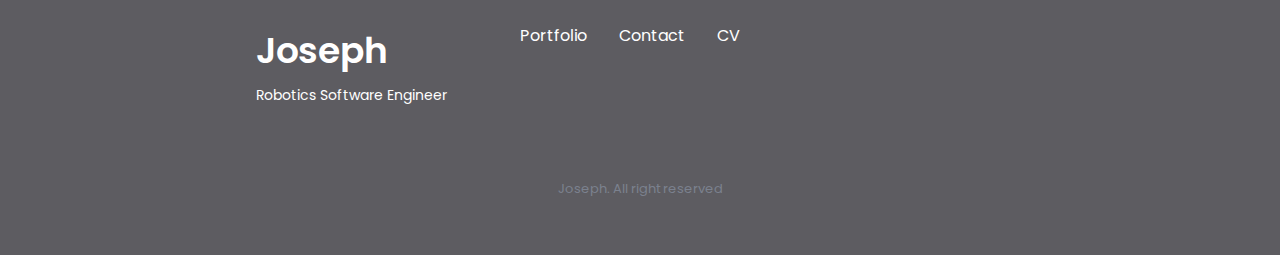
==== commit 08a18532: "updated" ====
--- a/index.html
+++ b/index.html
@@ -890,7 +890,32 @@
       <!-- Portfolio Tabs. The butons used for navigation share the same style with 
        the qualification section that's why there's some sort of repetition -->
       <div class="qualification__container container">
-        <p>🚧 <strong>Notice:</strong> This section is still under development. Stay tuned for more updates and improvements! 🛠️</p>
+
+      <p>🚧 <strong>Notice:</strong> This section is currently undergoing maintenance and updates. Please use the temporary portfolio page for the time being. 🛠️ <br>
+        <!-- <strong>Click the button below to view the temporary portfolio.</strong></p> -->
+        
+        <div style="text-align: center; margin: 1em 0em;">
+          <a
+            href="https://github.com/adeola-jo/adeola-jo/blob/main/all-projects.md"
+            class="button button--flex"
+          >
+            Temporary Portfolio
+          </a>
+        </div>  
+      
+      </div>
+      </section>
+
+
+        
+        <section class="portfolio section hidden-section" id="portfolio">
+          <h2 class="section__title">Portfolio</h2>
+          <span class="section__subtitle">Recent Projects</span>
+  
+  
+        <!-- Portfolio Tabs. The butons used for navigation share the same style with 
+         the qualification section that's why there's some sort of repetition -->
+        <div class="qualification__container container">
 
           <div class="qualification__tabs">
             <div class="qualification__button button--flex qualification__active" onclick="showContent('cv-projects')">
--- a/assets/css/styles.css
+++ b/assets/css/styles.css
@@ -907,6 +907,11 @@
 
  /* ------------------THE NEW PORTFOLIO IN PROGRESS ---------------------------------------- */
  /*==================== PORTFOLIO ====================*/
+
+ .hidden-section {
+  display: none;
+ }
+ 
 .portfolio__container {
   overflow: initial;
 }
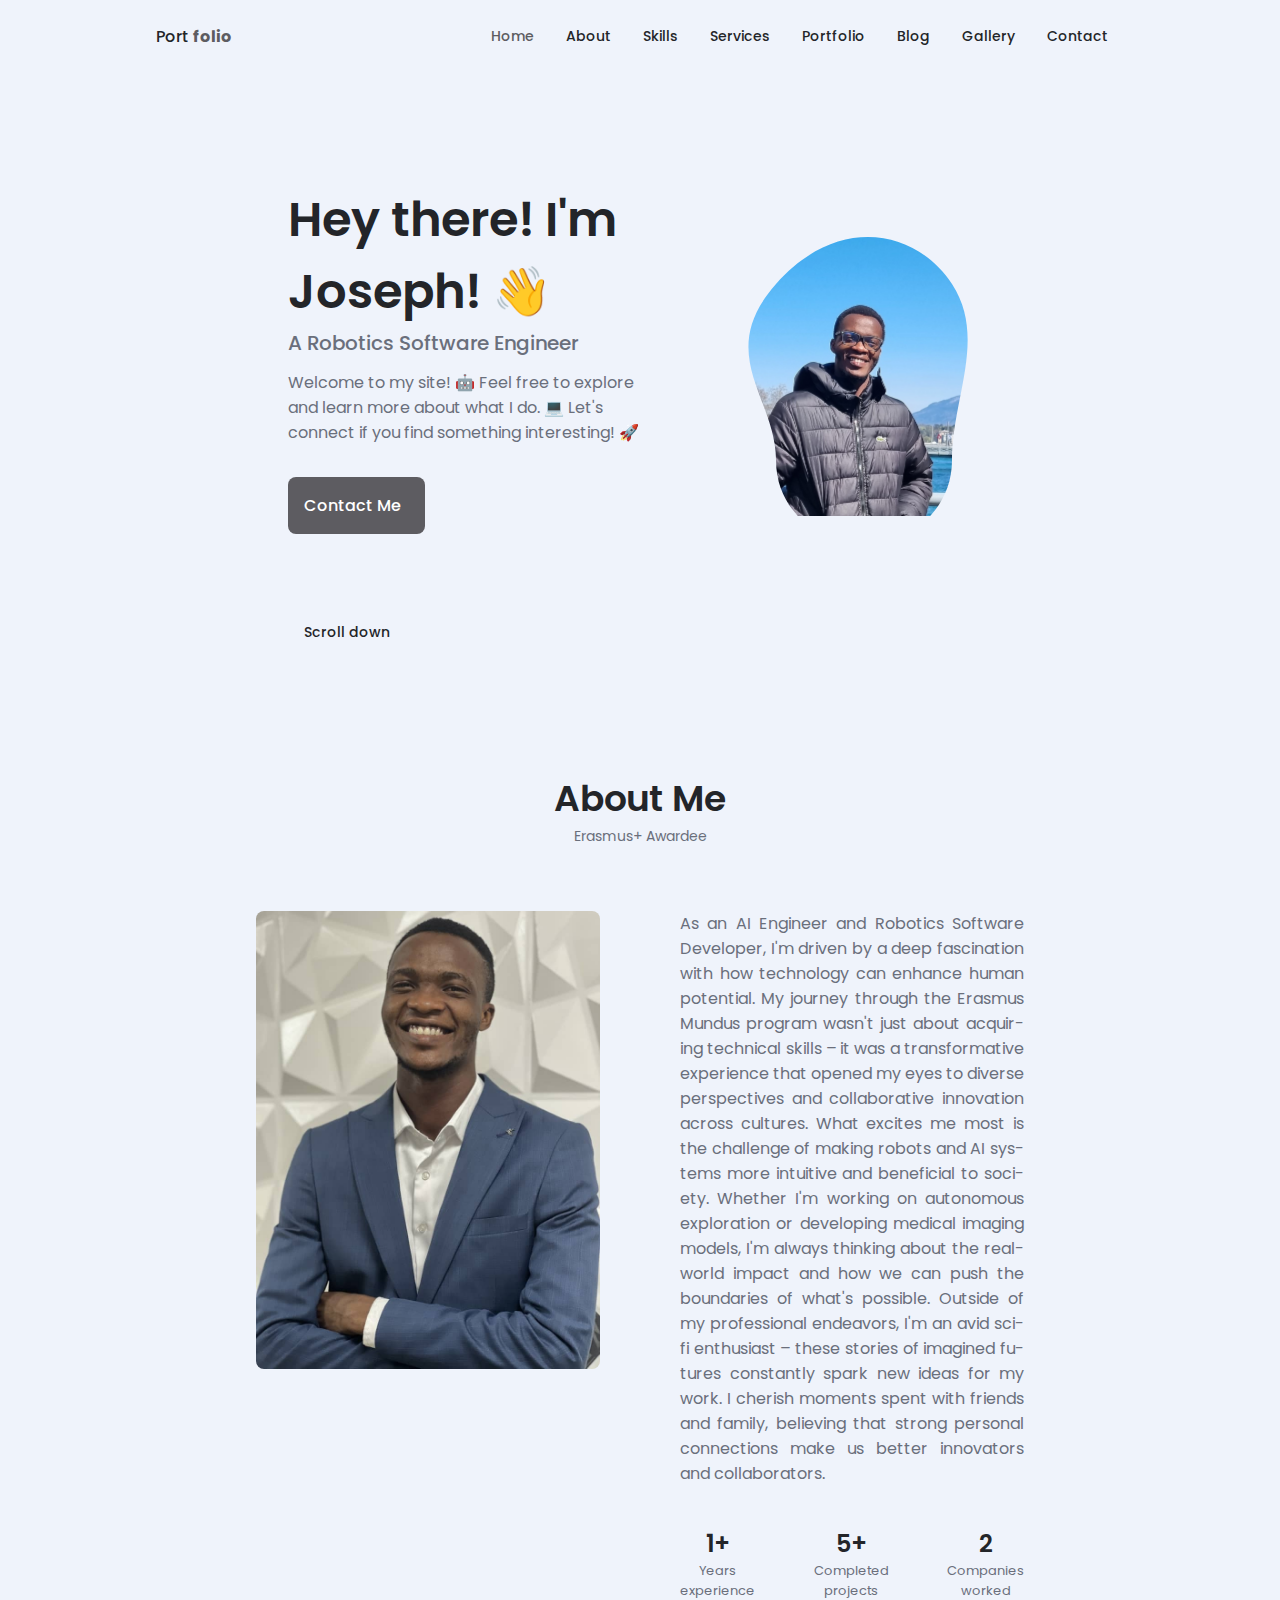
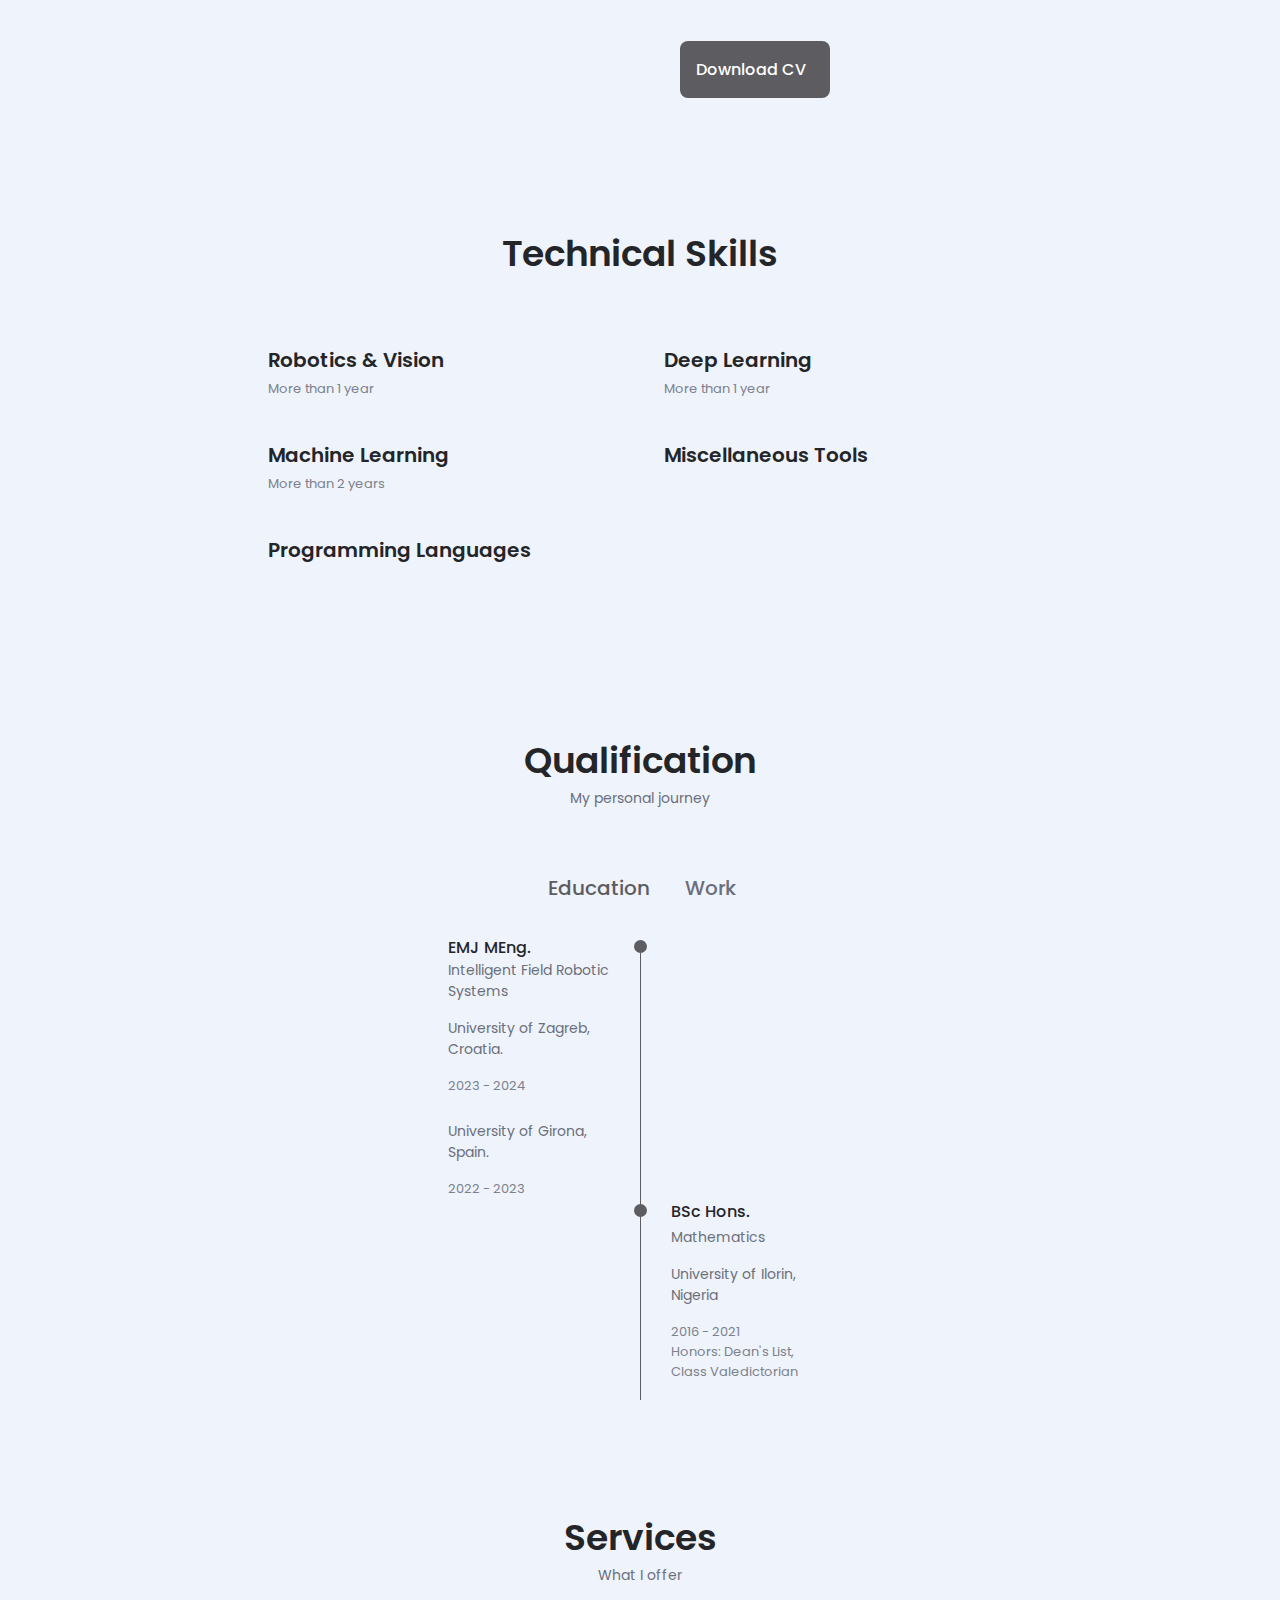
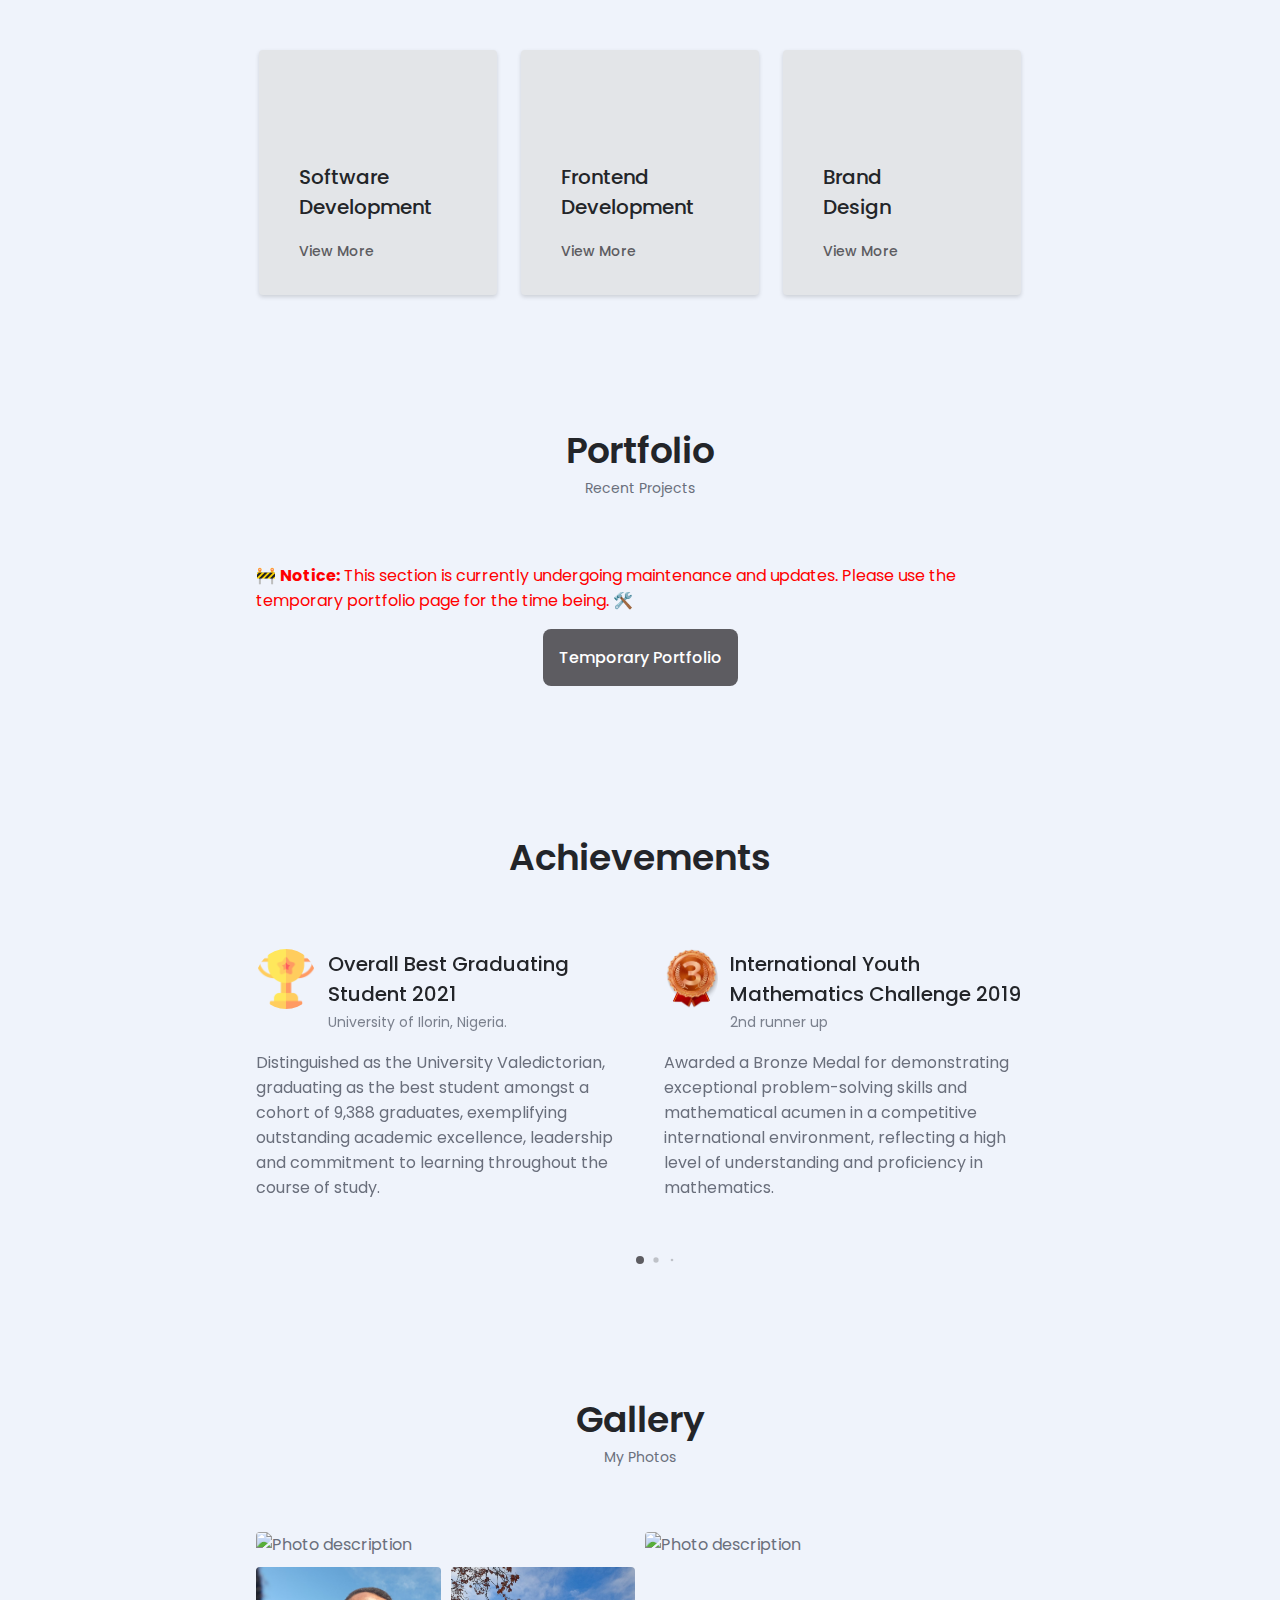
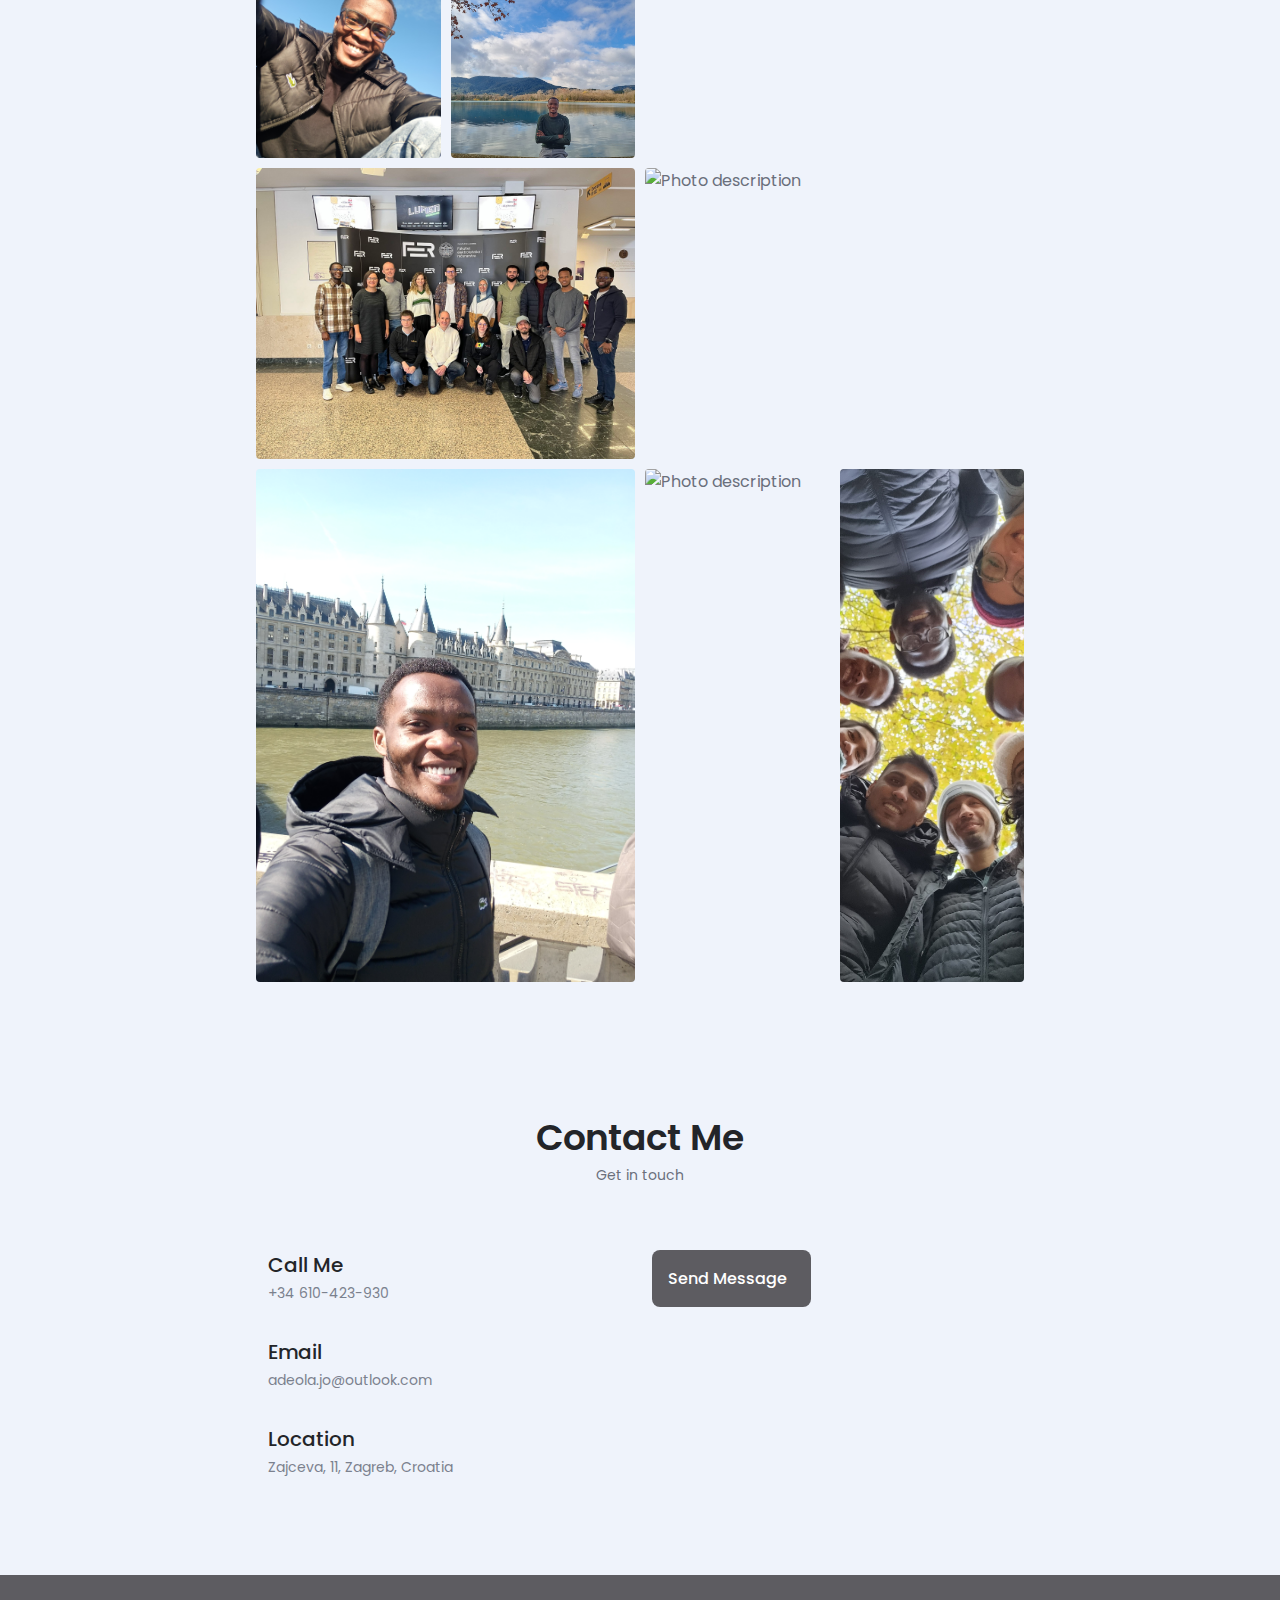
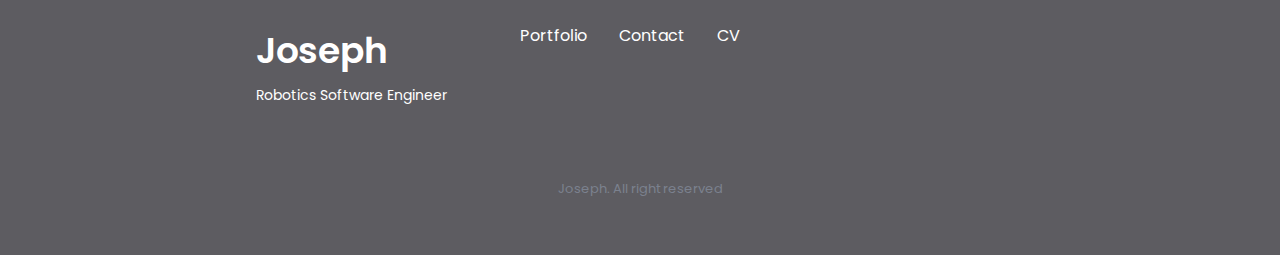
==== commit 81f1c0e1: "updated" ====
--- a/index.html
+++ b/index.html
@@ -891,7 +891,7 @@
        the qualification section that's why there's some sort of repetition -->
       <div class="qualification__container container">
 
-      <p>🚧 <strong>Notice:</strong> This section is currently undergoing maintenance and updates. Please use the temporary portfolio page for the time being. 🛠️ <br>
+      <p style="color: red;">🚧 <strong>Notice:</strong> This section is currently undergoing maintenance and updates. Please use the temporary portfolio page for the time being. 🛠️ <br>
         <!-- <strong>Click the button below to view the temporary portfolio.</strong></p> -->
         
         <div style="text-align: center; margin: 1em 0em;">
